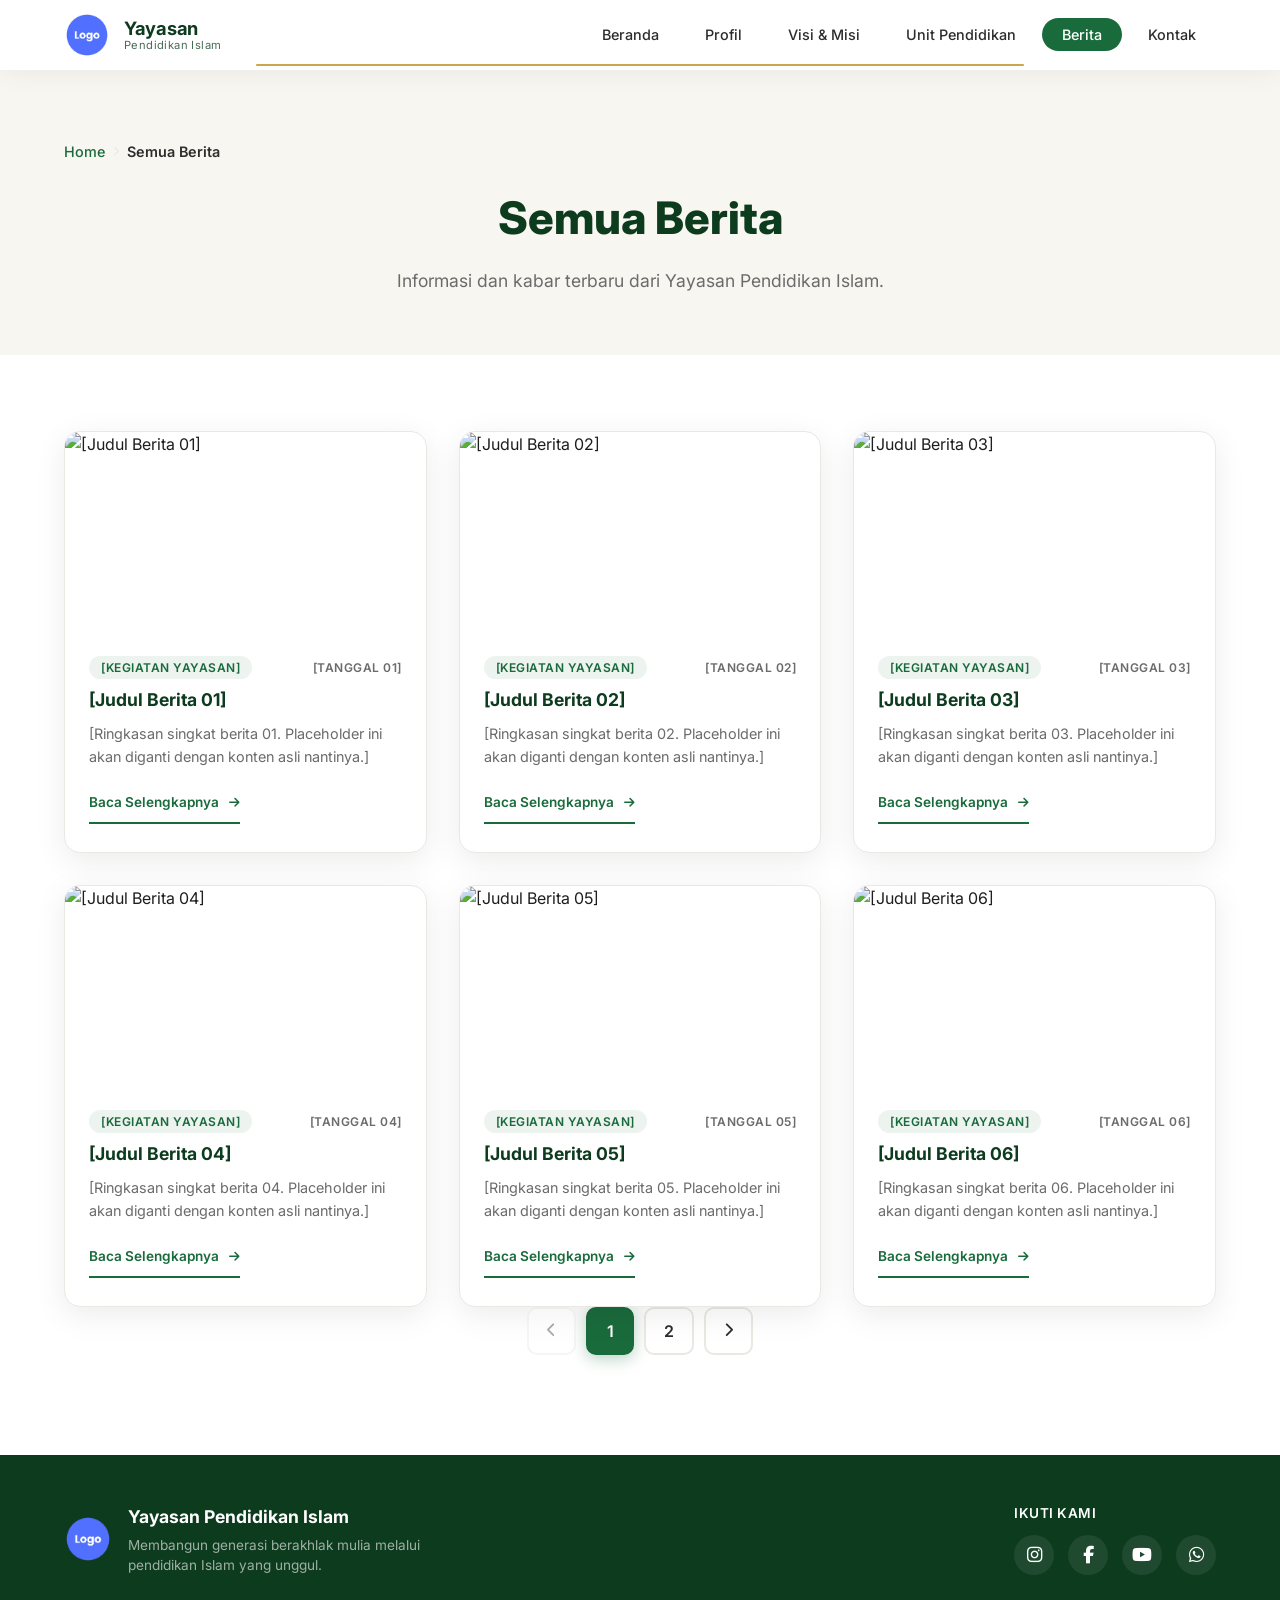
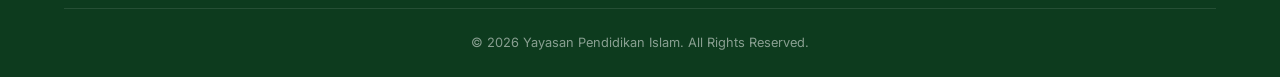
==== berita.html @ e7750ae5 "Sedikit Perubahan" ====
<!DOCTYPE html>
<html lang="id">
<head>
    <meta charset="UTF-8" />
    <meta name="viewport" content="width=device-width, initial-scale=1.0" />
    <title>Semua Berita - Yayasan Pendidikan Islam</title>

    <!-- CSS -->
    <link rel="stylesheet" href="css/style.css" />
    <link rel="stylesheet" href="css/responsive.css" />

    <!-- Google Fonts -->
    <link rel="preconnect" href="https://fonts.googleapis.com" />
    <link rel="preconnect" href="https://fonts.gstatic.com" crossorigin />
    <link href="https://fonts.googleapis.com/css2?family=Inter:opsz,wght@14..32,300;400;500;600;700;800&family=Playfair+Display:ital,wght@0,400;0,700;1,700&display=swap" rel="stylesheet" />

    <!-- Font Awesome -->
    <link rel="stylesheet" href="https://cdnjs.cloudflare.com/ajax/libs/font-awesome/6.5.0/css/all.min.css" />
</head>
<body>

    <!-- ====================
    NAVBAR (SOLID - TANPA EFEK TEMBUS PANDANG)
    ==================== -->
    <nav class="navbar navbar-solid" id="navbar">
        <div class="container">
            <div class="nav-brand">
                <img 
                    src="assets/logo/logo-yayasan.png" 
                    alt="Logo Yayasan" 
                    class="logo-image"
                />
                <div class="brand-text">
                    Yayasan <small>Pendidikan Islam</small>
                </div>
            </div>
            <ul class="nav-links" id="navLinks">
                <li><a href="index.html">Beranda</a></li>
                <li><a href="index.html#profil">Profil</a></li>
                <li><a href="index.html#visi-misi">Visi &amp; Misi</a></li>
                <li><a href="index.html#unit-pendidikan">Unit Pendidikan</a></li>
                <li><a href="berita.html" class="active">Berita</a></li>
                <li><a href="index.html#kontak">Kontak</a></li>
            </ul>
            <button class="hamburger" id="hamburger" aria-label="Toggle menu">
                <span></span>
                <span></span>
                <span></span>
            </button>
        </div>
    </nav>

    <!-- ====================
    PAGE HEADER
    ==================== -->
    <section class="page-header">
        <div class="container">
            <!-- Breadcrumb -->
            <nav class="breadcrumb" aria-label="Breadcrumb">
                <ol>
                    <li><a href="index.html#berita">Home</a></li>
                    <li><span class="separator"><i class="fas fa-chevron-right"></i></span></li>
                    <li aria-current="page"><span class="current">Semua Berita</span></li>
                </ol>
            </nav>
            <h1>Semua Berita</h1>
            <p>Informasi dan kabar terbaru dari Yayasan Pendidikan Islam.</p>
        </div>
    </section>

    <!-- ====================
    DAFTAR BERITA
    ==================== -->
    <section class="news-page">
        <div class="container">
            <div class="news-grid" id="newsGrid">
                <!-- Card akan di-render oleh JavaScript -->
            </div>

            <!-- Pagination -->
            <div class="pagination" id="pagination">
                <!-- Tombol pagination akan di-render oleh JavaScript -->
            </div>
        </div>
    </section>

    <!-- ====================
    FOOTER
    ==================== -->
    <footer class="footer">
        <div class="container">
            <div class="footer-grid">
                <div class="footer-brand">
                    <img 
                        src="assets/logo/logo-yayasan.png" 
                        alt="Logo Yayasan" 
                        class="footer-logo-image"
                    />
                    <div>
                        <h3>Yayasan Pendidikan Islam</h3>
                        <p>Membangun generasi berakhlak mulia melalui pendidikan Islam yang unggul.</p>
                    </div>
                </div>
                <div class="footer-social">
                    <h4>Ikuti Kami</h4>
                    <div class="social-links">
                        <a href="#" target="_blank" aria-label="Instagram"><i class="fab fa-instagram"></i></a>
                        <a href="#" target="_blank" aria-label="Facebook"><i class="fab fa-facebook-f"></i></a>
                        <a href="#" target="_blank" aria-label="YouTube"><i class="fab fa-youtube"></i></a>
                        <a href="#" target="_blank" aria-label="WhatsApp"><i class="fab fa-whatsapp"></i></a>
                    </div>
                </div>
            </div>
            <div class="footer-bottom">
                <p>&copy; 2026 Yayasan Pendidikan Islam. All Rights Reserved.</p>
            </div>
        </div>
    </footer>

    <!-- JavaScript -->
    <script src="js/script.js"></script>
    <script src="js/berita.js"></script>
</body>
</html>
---- css/style.css ----
/* ============================================
   RESET & BASE
   ============================================ */
*,
*::before,
*::after {
    margin: 0;
    padding: 0;
    box-sizing: border-box;
}

html {
    scroll-behavior: smooth;
}

body {
    font-family: 'Inter', sans-serif;
    color: #1e1e1e;
    background: #ffffff;
    line-height: 1.6;
    overflow-x: hidden;
}

img {
    max-width: 100%;
    display: block;
}

a {
    text-decoration: none;
    color: inherit;
}

ul {
    list-style: none;
}

.container {
    max-width: 1200px;
    margin: 0 auto;
    padding: 0 24px;
}

/* ============================================
   CSS VARIABLES (DESIGN SYSTEM)
   ============================================ */
:root {
    --dark-green: #0d3b1e;
    --emerald: #1a6b3c;
    --emerald-light: #2d8a4e;
    --gold: #c9a84c;
    --gold-light: #e0c66a;
    --white: #ffffff;
    --off-white: #f8f6f1;
    --gray-dark: #2d2d2d;
    --gray-medium: #6b6b6b;
    --gray-light: #eae8e3;
    --shadow: 0 8px 32px rgba(0, 0, 0, 0.08);
    --shadow-hover: 0 16px 48px rgba(0, 0, 0, 0.14);
    --radius: 16px;
    --transition: 0.35s cubic-bezier(0.4, 0, 0.2, 1);
}

/* ============================================
   NAVBAR
   ============================================ */
.navbar {
    position: fixed;
    top: 0;
    left: 0;
    right: 0;
    z-index: 999;
    padding: 20px 0;
    transition: var(--transition);
    background: transparent;
}

.navbar .container {
    display: flex;
    align-items: center;
    justify-content: space-between;
}

.nav-brand {
    display: flex;
    align-items: center;
    gap: 14px;
}

.logo-image {
    width: 46px;
    height: 46px;
    object-fit: contain;
    display: block;
    flex-shrink: 0;
    border-radius: 14px;
}

.brand-text {
    font-weight: 700;
    font-size: 1.15rem;
    color: var(--white);
    transition: var(--transition);
    letter-spacing: -0.3px;
    line-height: 1.2;
}

.brand-text small {
    display: block;
    font-weight: 400;
    font-size: 0.7rem;
    opacity: 0.75;
    letter-spacing: 0.4px;
}

.navbar.scrolled {
    background: rgba(255, 255, 255, 0.94);
    backdrop-filter: blur(14px);
    -webkit-backdrop-filter: blur(14px);
    box-shadow: 0 2px 28px rgba(0, 0, 0, 0.06);
    padding: 12px 0;
}

.navbar.scrolled .brand-text {
    color: var(--dark-green);
}

.nav-links {
    display: flex;
    align-items: center;
    gap: 6px;
}

.nav-links a {
    padding: 8px 20px;
    font-weight: 500;
    font-size: 0.9rem;
    color: rgba(255, 255, 255, 0.85);
    border-radius: 50px;
    transition: var(--transition);
    white-space: nowrap;
}

.nav-links a:hover,
.nav-links a.active {
    color: var(--white);
    background: rgba(255, 255, 255, 0.15);
}

.navbar.scrolled .nav-links a {
    color: var(--gray-dark);
}

.navbar.scrolled .nav-links a:hover,
.navbar.scrolled .nav-links a.active {
    color: var(--white);
    background: var(--emerald);
}

.hamburger {
    display: none;
    flex-direction: column;
    gap: 5px;
    cursor: pointer;
    padding: 6px;
    background: none;
    border: none;
    z-index: 1000;
}

.hamburger span {
    display: block;
    width: 28px;
    height: 3px;
    background: var(--white);
    border-radius: 4px;
    transition: var(--transition);
    transform-origin: center;
}

.navbar.scrolled .hamburger span {
    background: var(--dark-green);
}

.hamburger.active span:nth-child(1) {
    transform: rotate(45deg) translate(6px, 6px);
}
.hamburger.active span:nth-child(2) {
    opacity: 0;
}
.hamburger.active span:nth-child(3) {
    transform: rotate(-45deg) translate(6px, -6px);
}

/* ============================================
   NAVBAR SOLID (untuk halaman berita & detail)
   ============================================ */
.navbar-solid {
    background: var(--white) !important;
    box-shadow: 0 2px 28px rgba(0, 0, 0, 0.06);
    padding: 12px 0;
}

.navbar-solid .brand-text {
    color: var(--dark-green) !important;
}

.navbar-solid .logo-image {
    /* bisa tambahkan efek jika perlu */
}

.navbar-solid .nav-links a {
    color: var(--gray-dark) !important;
}

.navbar-solid .nav-links a:hover,
.navbar-solid .nav-links a.active {
    color: var(--white) !important;
    background: var(--emerald) !important;
}

.navbar-solid .hamburger span {
    background: var(--dark-green) !important;
}

.navbar-solid .hamburger.active span {
    background: var(--dark-green);
}

/* ============================================
   PAGE HEADER
   ============================================ */
.page-header {
    padding: 140px 0 60px;
    background: var(--off-white);
    text-align: center;
}

.page-header h1 {
    font-size: 2.8rem;
    font-weight: 800;
    color: var(--dark-green);
    margin-bottom: 12px;
}

.page-header p {
    font-size: 1.1rem;
    color: var(--gray-medium);
    max-width: 600px;
    margin: 0 auto;
}

/* ============================================
   NEWS PAGE
   ============================================ */
.news-page {
    padding: 60px 0 100px;
    background: var(--white);
}

/* ============================================
   BREADCRUMB
   ============================================ */
.breadcrumb {
    margin-bottom: 20px;
    padding: 0;
}

.breadcrumb ol {
    display: flex;
    align-items: center;
    list-style: none;
    padding: 0;
    margin: 0;
    gap: 8px;
    flex-wrap: wrap;
}

.breadcrumb li {
    display: flex;
    align-items: center;
    font-size: 0.9rem;
}

.breadcrumb li a {
    color: var(--emerald);
    text-decoration: none;
    transition: var(--transition);
    font-weight: 500;
}

.breadcrumb li a:hover {
    color: var(--dark-green);
}

.breadcrumb .separator {
    color: var(--gray-light);
    font-size: 0.7rem;
    display: flex;
    align-items: center;
}

.breadcrumb .separator i {
    font-size: 0.6rem;
}

.breadcrumb .current {
    color: var(--gray-dark);
    font-weight: 600;
}

/* ============================================
   PAGINATION - DIPERBESAR & DITENGAH
   ============================================ */
.pagination-wrapper {
    display: flex;
    justify-content: center;
    margin-top: 48px;
}

.pagination {
    display: flex;
    justify-content: center;
    align-items: center;
    gap: 10px;
    flex-wrap: wrap;
}

.page-btn {
    display: inline-flex;
    align-items: center;
    justify-content: center;
    min-width: 48px;
    height: 48px;
    padding: 0 18px;
    border: 2px solid var(--gray-light);
    border-radius: 10px;
    background: var(--white);
    color: var(--gray-dark);
    font-weight: 600;
    font-size: 1rem;
    cursor: pointer;
    transition: var(--transition);
    font-family: 'Inter', sans-serif;
}

.page-btn:hover {
    background: var(--emerald);
    color: var(--white);
    border-color: var(--emerald);
    transform: translateY(-2px);
    box-shadow: 0 4px 16px rgba(26, 107, 60, 0.25);
}

.page-btn.active {
    background: var(--emerald);
    color: var(--white);
    border-color: var(--emerald);
    box-shadow: 0 4px 16px rgba(26, 107, 60, 0.30);
}

.page-btn:disabled {
    opacity: 0.4;
    cursor: not-allowed;
}

.page-btn:disabled:hover {
    background: var(--white);
    color: var(--gray-dark);
    border-color: var(--gray-light);
    transform: none;
    box-shadow: none;
}

.page-btn i {
    font-size: 0.9rem;
}

.page-dots {
    display: inline-flex;
    align-items: center;
    justify-content: center;
    min-width: 48px;
    height: 48px;
    color: var(--gray-medium);
    font-size: 1.2rem;
    letter-spacing: 2px;
}

/* ============================================
   DETAIL BERITA
   ============================================ */
.detail-section {
    padding: 140px 0 80px;
    background: var(--white);
}

.detail-wrapper {
    max-width: 800px;
    margin: 0 auto;
}

/* Meta */
.detail-meta {
    display: flex;
    align-items: center;
    gap: 16px;
    margin-bottom: 16px;
    flex-wrap: wrap;
}

.detail-category {
    font-size: 0.75rem;
    font-weight: 600;
    text-transform: uppercase;
    letter-spacing: 1px;
    color: var(--white);
    background: var(--emerald);
    padding: 4px 16px;
    border-radius: 50px;
}

.detail-date {
    font-size: 0.85rem;
    color: var(--gray-medium);
}

/* Title */
.detail-title {
    font-size: 2.4rem;
    font-weight: 800;
    color: var(--dark-green);
    line-height: 1.2;
    margin-bottom: 24px;
}

/* Image */
.detail-image {
    border-radius: var(--radius);
    overflow: hidden;
    margin-bottom: 32px;
    box-shadow: var(--shadow);
}

.detail-image img {
    width: 100%;
    height: auto;
    display: block;
}

/* Content */
.detail-content {
    font-size: 1.05rem;
    line-height: 1.9;
    color: var(--gray-dark);
}

.detail-content p {
    margin-bottom: 20px;
}

.detail-content h2 {
    font-size: 1.6rem;
    font-weight: 700;
    color: var(--dark-green);
    margin: 32px 0 16px;
}

.detail-content h3 {
    font-size: 1.3rem;
    font-weight: 600;
    color: var(--dark-green);
    margin: 24px 0 12px;
}

.detail-content ul,
.detail-content ol {
    margin: 16px 0 20px 24px;
}

.detail-content ul li,
.detail-content ol li {
    margin-bottom: 8px;
    line-height: 1.7;
}

.detail-content strong {
    font-weight: 600;
    color: var(--dark-green);
}

/* Back button */
.detail-back {
    margin-top: 48px;
    padding-top: 32px;
    border-top: 1px solid var(--gray-light);
}

.detail-back .btn-news {
    font-size: 0.95rem;
    gap: 12px;
}

.detail-back .btn-news i {
    font-size: 0.9rem;
}

/* Not found */
.detail-not-found {
    text-align: center;
    padding: 60px 20px;
}

.detail-not-found h2 {
    font-size: 2rem;
    font-weight: 700;
    color: var(--dark-green);
    margin-bottom: 12px;
}

.detail-not-found p {
    font-size: 1.1rem;
    color: var(--gray-medium);
    margin-bottom: 24px;
}

.detail-not-found .btn-primary {
    padding: 14px 48px;
}

/* ============================================
   HERO / CAROUSEL
   ============================================ */
.hero {
    position: relative;
    height: 100vh;
    min-height: 600px;
    overflow: hidden;
}

.carousel {
    position: relative;
    width: 100%;
    height: 100%;
}

.carousel-slides {
    position: relative;
    width: 100%;
    height: 100%;
}

.carousel-slide {
    position: absolute;
    inset: 0;
    opacity: 0;
    transition: opacity 1.2s ease-in-out;
    will-change: opacity;
}

.carousel-slide.active {
    opacity: 1;
}

/* Gambar di dalam slide */
.hero-slide-image {
    width: 100%;
    height: 100%;
    object-fit: cover;
    display: block;
}

/* Overlay gelap di atas gambar */
.carousel-slide::after {
    content: '';
    position: absolute;
    inset: 0;
    background: rgba(0, 0, 0, 0.45);
    background: linear-gradient(135deg, rgba(0, 0, 0, 0.55) 0%, rgba(0, 0, 0, 0.20) 100%);
    pointer-events: none;
    z-index: 1;
}

.hero-content {
    position: absolute;
    inset: 0;
    display: flex;
    align-items: center;
    z-index: 10;
    padding: 0 24px;
}

.hero-content .container {
    max-width: 720px;
    padding: 0;
}

.hero-content .badge {
    display: inline-block;
    background: rgba(201, 168, 76, 0.20);
    backdrop-filter: blur(4px);
    -webkit-backdrop-filter: blur(4px);
    padding: 6px 22px;
    border-radius: 50px;
    color: var(--gold-light);
    font-weight: 500;
    font-size: 0.8rem;
    letter-spacing: 1px;
    text-transform: uppercase;
    margin-bottom: 20px;
    border: 1px solid rgba(201, 168, 76, 0.20);
}

.hero-content h1 {
    font-size: 3.8rem;
    font-weight: 800;
    color: var(--white);
    line-height: 1.1;
    margin-bottom: 16px;
    letter-spacing: -1px;
}

.hero-content h1 span {
    color: var(--gold-light);
}

.hero-content p {
    font-size: 1.2rem;
    color: rgba(255, 255, 255, 0.85);
    max-width: 520px;
    line-height: 1.7;
    margin-bottom: 32px;
}

.hero-buttons {
    display: flex;
    flex-wrap: wrap;
    gap: 16px;
}

.btn-primary {
    display: inline-block;
    background: var(--emerald);
    color: var(--white);
    padding: 14px 36px;
    border-radius: 50px;
    font-weight: 600;
    font-size: 0.95rem;
    letter-spacing: 0.3px;
    transition: var(--transition);
    border: none;
    cursor: pointer;
    box-shadow: 0 4px 20px rgba(26, 107, 60, 0.35);
}

.btn-primary:hover {
    background: var(--dark-green);
    transform: translateY(-3px);
    box-shadow: 0 8px 32px rgba(13, 59, 30, 0.40);
}

.btn-outline {
    display: inline-block;
    background: transparent;
    color: var(--white);
    padding: 14px 36px;
    border-radius: 50px;
    font-weight: 600;
    font-size: 0.95rem;
    letter-spacing: 0.3px;
    border: 2px solid rgba(255, 255, 255, 0.5);
    transition: var(--transition);
    cursor: pointer;
}

.btn-outline:hover {
    background: var(--white);
    color: var(--dark-green);
    border-color: var(--white);
    transform: translateY(-3px);
    box-shadow: 0 8px 24px rgba(0, 0, 0, 0.15);
}

.carousel-btn {
    position: absolute;
    top: 50%;
    transform: translateY(-50%);
    z-index: 20;
    background: rgba(255, 255, 255, 0.15);
    backdrop-filter: blur(6px);
    -webkit-backdrop-filter: blur(6px);
    border: 1px solid rgba(255, 255, 255, 0.20);
    color: var(--white);
    width: 48px;
    height: 48px;
    border-radius: 50%;
    display: flex;
    align-items: center;
    justify-content: center;
    font-size: 1.2rem;
    cursor: pointer;
    transition: var(--transition);
    opacity: 0.6;
}

.carousel-btn:hover {
    opacity: 1;
    background: rgba(255, 255, 255, 0.30);
    transform: translateY(-50%) scale(1.05);
}

.carousel-btn.prev {
    left: 24px;
}
.carousel-btn.next {
    right: 24px;
}

.carousel-dots {
    position: absolute;
    bottom: 32px;
    left: 50%;
    transform: translateX(-50%);
    z-index: 20;
    display: flex;
    gap: 12px;
}

.carousel-dots .dot {
    width: 12px;
    height: 12px;
    border-radius: 50%;
    background: rgba(255, 255, 255, 0.35);
    border: none;
    cursor: pointer;
    transition: var(--transition);
    padding: 0;
}

.carousel-dots .dot.active {
    background: var(--gold);
    transform: scale(1.2);
    box-shadow: 0 0 12px rgba(201, 168, 76, 0.40);
}

.carousel-dots .dot:hover {
    background: rgba(255, 255, 255, 0.7);
}

/* ============================================
   PROFIL YAYASAN
   ============================================ */
.profile-section {
    padding: 100px 0;
    background: var(--off-white);
}

.profile-grid {
    display: grid;
    grid-template-columns: 1fr 1fr;
    gap: 60px;
    align-items: center;
}

.profile-image img {
    width: 100%;
    max-width: 500px;
    height: auto;
    aspect-ratio: 5 / 6;
    object-fit: cover;
    border-radius: var(--radius);
    box-shadow: var(--shadow-hover);
    border: 4px solid var(--white);
    transition: var(--transition);
    margin: 0 auto;
}

.profile-image img:hover {
    transform: scale(1.01);
    box-shadow: 0 20px 60px rgba(0, 0, 0, 0.18);
}

.profile-content {
    padding: 0;
}

.section-tag {
    display: inline-block;
    font-size: 0.8rem;
    font-weight: 600;
    letter-spacing: 1.5px;
    text-transform: uppercase;
    color: var(--emerald);
    background: rgba(26, 107, 60, 0.10);
    padding: 6px 18px;
    border-radius: 50px;
    margin-bottom: 16px;
}

.profile-content h2 {
    font-size: 2.6rem;
    font-weight: 700;
    line-height: 1.2;
    color: var(--dark-green);
    margin-bottom: 20px;
}

.profile-content h2 span {
    color: var(--gold);
}

.profile-content .sambutan {
    font-size: 1.05rem;
    color: var(--gray-medium);
    line-height: 1.8;
    margin-bottom: 28px;
}

.profile-author {
    border-top: 3px solid var(--gold);
    padding-top: 20px;
    max-width: 320px;
}

.profile-author h3 {
    font-size: 1.3rem;
    font-weight: 700;
    color: var(--dark-green);
    margin-bottom: 4px;
}

.profile-author p {
    font-size: 0.95rem;
    color: var(--gray-medium);
    font-weight: 500;
}

/* ============================================
   VISI & MISI
   ============================================ */
.vision-section {
    padding: 100px 0;
    background: var(--white);
}

.section-head {
    margin-bottom: 56px;
}

.section-head.center {
    text-align: center;
}

.section-head.center .section-sub {
    margin: 0 auto;
}

.section-title {
    font-size: 2.6rem;
    font-weight: 700;
    line-height: 1.2;
    color: var(--dark-green);
    margin-bottom: 12px;
}

.section-title span {
    color: var(--gold);
}

.section-sub {
    font-size: 1.1rem;
    color: var(--gray-medium);
    max-width: 580px;
    line-height: 1.7;
}

.vision-grid {
    display: grid;
    grid-template-columns: 1fr 1.2fr;
    gap: 48px;
    align-items: stretch;
}

.vision-card {
    background: var(--off-white);
    border-radius: var(--radius);
    padding: 48px 40px;
    border-left: 6px solid var(--gold);
    box-shadow: var(--shadow);
    display: flex;
    flex-direction: column;
    justify-content: center;
    transition: var(--transition);
}

.vision-card:hover {
    transform: translateY(-4px);
    box-shadow: var(--shadow-hover);
}

.vision-label {
    font-size: 0.75rem;
    font-weight: 700;
    letter-spacing: 2px;
    text-transform: uppercase;
    color: var(--gold);
    margin-bottom: 12px;
}

.vision-card blockquote {
    font-size: 1.35rem;
    font-weight: 500;
    line-height: 1.8;
    color: var(--gray-dark);
    font-style: italic;
    margin: 0;
}

.vision-card blockquote::before {
    content: '\201C';
    font-size: 2.8rem;
    color: var(--gold);
    display: block;
    line-height: 0.8;
    margin-bottom: 8px;
}

.mission-grid {
    display: grid;
    grid-template-columns: 1fr 1fr;
    gap: 24px;
}

.mission-item {
    background: var(--white);
    border-radius: var(--radius);
    padding: 28px 24px;
    box-shadow: var(--shadow);
    border: 1px solid var(--gray-light);
    transition: var(--transition);
    display: flex;
    flex-direction: column;
}

.mission-item:hover {
    transform: translateY(-4px);
    box-shadow: var(--shadow-hover);
    border-color: var(--emerald-light);
}

.mission-number {
    font-size: 2rem;
    font-weight: 800;
    color: var(--gold);
    opacity: 0.3;
    line-height: 1;
    margin-bottom: 8px;
    letter-spacing: -0.5px;
}

.mission-item h4 {
    font-size: 1rem;
    font-weight: 700;
    color: var(--dark-green);
    margin-bottom: 8px;
    line-height: 1.3;
}

.mission-item p {
    font-size: 0.9rem;
    color: var(--gray-medium);
    line-height: 1.6;
    margin: 0;
}

/* ============================================
   UNIT PENDIDIKAN
   ============================================ */
.units-section {
    padding: 100px 0;
    background: var(--off-white);
}

.units-grid {
    display: grid;
    grid-template-columns: 1fr 1fr;
    gap: 40px;
    margin-top: 16px;
}

.unit-card {
    background: var(--white);
    border-radius: var(--radius);
    overflow: hidden;
    box-shadow: var(--shadow);
    transition: var(--transition);
    display: flex;
    flex-direction: column;
}

.unit-card:hover {
    transform: translateY(-8px);
    box-shadow: var(--shadow-hover);
}

.unit-card-image {
    overflow: hidden;
    height: 240px;
    flex-shrink: 0;
}

.unit-card-image img {
    width: 100%;
    height: 100%;
    object-fit: cover;
    transition: var(--transition);
}

.unit-card:hover .unit-card-image img {
    transform: scale(1.05);
}

.unit-card-content {
    padding: 28px 32px 32px;
    flex: 1;
    display: flex;
    flex-direction: column;
}

.unit-card-content h3 {
    font-size: 1.4rem;
    font-weight: 700;
    color: var(--dark-green);
    margin-bottom: 10px;
}

.unit-card-content p {
    font-size: 0.95rem;
    color: var(--gray-medium);
    line-height: 1.7;
    margin-bottom: 20px;
    flex: 1;
}

.btn-unit {
    display: inline-flex;
    align-items: center;
    gap: 10px;
    align-self: flex-start;
    background: transparent;
    color: var(--emerald);
    font-weight: 600;
    font-size: 0.9rem;
    padding: 10px 0;
    border-bottom: 2px solid var(--emerald);
    transition: var(--transition);
    cursor: pointer;
}

.btn-unit i {
    transition: var(--transition);
    font-size: 0.8rem;
}

.btn-unit:hover {
    color: var(--dark-green);
    border-bottom-color: var(--gold);
    gap: 14px;
}

.btn-unit:hover i {
    transform: translateX(4px);
    color: var(--gold);
}

/* ============================================
   BERITA
   ============================================ */
.news-section {
    padding: 100px 0;
    background: var(--white);
}

.news-grid {
    display: grid;
    grid-template-columns: repeat(3, 1fr);
    gap: 32px;
    margin-top: 16px;
}

/* Card Berita */
.news-card {
    background: var(--white);
    border-radius: var(--radius);
    overflow: hidden;
    box-shadow: var(--shadow);
    transition: var(--transition);
    display: flex;
    flex-direction: column;
    border: 1px solid var(--gray-light);
}

.news-card:hover {
    transform: translateY(-8px);
    box-shadow: var(--shadow-hover);
    border-color: var(--emerald-light);
}

.news-card-image {
    overflow: hidden;
    height: 200px;
    flex-shrink: 0;
}

.news-card-image img {
    width: 100%;
    height: 100%;
    object-fit: cover;
    transition: var(--transition);
}

.news-card:hover .news-card-image img {
    transform: scale(1.05);
}

.news-card-content {
    padding: 24px 24px 28px;
    flex: 1;
    display: flex;
    flex-direction: column;
}

.news-meta {
    display: flex;
    justify-content: space-between;
    align-items: center;
    font-size: 0.75rem;
    font-weight: 600;
    text-transform: uppercase;
    letter-spacing: 0.5px;
    margin-bottom: 10px;
    color: var(--gray-medium);
}

.news-category {
    color: var(--emerald);
    background: rgba(26, 107, 60, 0.08);
    padding: 2px 12px;
    border-radius: 50px;
}

.news-date {
    color: var(--gray-medium);
}

.news-card-content h3 {
    font-size: 1.1rem;
    font-weight: 700;
    color: var(--dark-green);
    margin-bottom: 10px;
    line-height: 1.3;
}

.news-card-content p {
    font-size: 0.9rem;
    color: var(--gray-medium);
    line-height: 1.6;
    margin-bottom: 16px;
    flex: 1;
}

/* Tombol Berita */
.btn-news {
    display: inline-flex;
    align-items: center;
    gap: 10px;
    align-self: flex-start;
    background: transparent;
    color: var(--emerald);
    font-weight: 600;
    font-size: 0.85rem;
    padding: 8px 0;
    border-bottom: 2px solid var(--emerald);
    transition: var(--transition);
    cursor: pointer;
}

.btn-news i {
    transition: var(--transition);
    font-size: 0.75rem;
}

.btn-news:hover {
    color: var(--dark-green);
    border-bottom-color: var(--gold);
    gap: 14px;
}

.btn-news:hover i {
    transform: translateX(4px);
    color: var(--gold);
}

/* Footer Berita - Tombol Lihat Semua Berita */
.news-footer {
    text-align: center;
    margin-top: 48px;
}

.news-footer .btn-primary {
    padding: 14px 48px;
}

/* ============================================
   KONTAK
   ============================================ */
.contact-section {
    padding: 100px 0 80px;
    background: var(--white);
}

.contact-grid {
    display: grid;
    grid-template-columns: 1fr 1.2fr;
    gap: 60px;
    margin-top: 16px;
}

.contact-info {
    display: flex;
    flex-direction: column;
    gap: 28px;
}

.info-item {
    display: flex;
    align-items: flex-start;
    gap: 18px;
}

.info-icon {
    flex-shrink: 0;
    width: 48px;
    height: 48px;
    background: rgba(26, 107, 60, 0.10);
    border-radius: 12px;
    display: flex;
    align-items: center;
    justify-content: center;
    color: var(--emerald);
    font-size: 1.2rem;
    transition: var(--transition);
}

.info-item:hover .info-icon {
    background: var(--emerald);
    color: var(--white);
    transform: scale(1.05);
}

.info-item h4 {
    font-size: 0.9rem;
    font-weight: 600;
    color: var(--gray-dark);
    margin-bottom: 4px;
}

.info-item p,
.info-item a {
    font-size: 0.95rem;
    color: var(--gray-medium);
    line-height: 1.5;
}

.info-item a:hover {
    color: var(--emerald);
}

.info-item.social .social-links {
    display: flex;
    gap: 16px;
    margin-top: 6px;
}

.info-item.social .social-links a {
    display: inline-flex;
    align-items: center;
    justify-content: center;
    width: 40px;
    height: 40px;
    background: var(--off-white);
    border-radius: 50%;
    color: var(--gray-dark);
    font-size: 1.1rem;
    transition: var(--transition);
}

.info-item.social .social-links a:hover {
    background: var(--emerald);
    color: var(--white);
    transform: translateY(-3px);
}

.contact-form-wrapper {
    background: var(--off-white);
    border-radius: var(--radius);
    padding: 36px 40px;
    box-shadow: var(--shadow);
}

.contact-form-wrapper h3 {
    font-size: 1.5rem;
    font-weight: 700;
    color: var(--dark-green);
    margin-bottom: 24px;
}

.contact-form .form-group {
    margin-bottom: 18px;
}

.contact-form label {
    display: block;
    font-size: 0.85rem;
    font-weight: 600;
    color: var(--gray-dark);
    margin-bottom: 6px;
}

.contact-form input,
.contact-form textarea {
    width: 100%;
    padding: 12px 16px;
    border: 1px solid var(--gray-light);
    border-radius: 8px;
    font-family: 'Inter', sans-serif;
    font-size: 0.95rem;
    transition: var(--transition);
    background: var(--white);
    color: var(--gray-dark);
}

.contact-form input:focus,
.contact-form textarea:focus {
    outline: none;
    border-color: var(--emerald);
    box-shadow: 0 0 0 4px rgba(26, 107, 60, 0.10);
}

.contact-form textarea {
    resize: vertical;
}

.contact-form .btn-primary {
    width: 100%;
    justify-content: center;
    margin-top: 8px;
}

.map-container {
    margin-top: 48px;
    border-radius: var(--radius);
    overflow: hidden;
    box-shadow: var(--shadow);
    height: 320px;
}

.map-container iframe {
    width: 100%;
    height: 100%;
    border: none;
    display: block;
}

/* ============================================
   FOOTER
   ============================================ */
.footer {
    background: var(--dark-green);
    color: rgba(255, 255, 255, 0.85);
    padding: 48px 0 24px;
}

.footer-grid {
    display: flex;
    justify-content: space-between;
    align-items: center;
    flex-wrap: wrap;
    gap: 32px;
    padding-bottom: 32px;
    border-bottom: 1px solid rgba(255, 255, 255, 0.10);
}

.footer-brand {
    display: flex;
    align-items: center;
    gap: 16px;
}

.footer-logo-image {
    width: 48px;
    height: 48px;
    object-fit: contain;
    display: block;
    flex-shrink: 0;
    border-radius: 14px;
}

.footer-brand h3 {
    font-size: 1.1rem;
    font-weight: 700;
    color: var(--white);
    margin-bottom: 4px;
}

.footer-brand p {
    font-size: 0.85rem;
    opacity: 0.7;
    max-width: 320px;
    line-height: 1.5;
    margin: 0;
}

.footer-social h4 {
    font-size: 0.85rem;
    font-weight: 600;
    color: var(--white);
    margin-bottom: 10px;
    text-transform: uppercase;
    letter-spacing: 0.5px;
}

.footer-social .social-links {
    display: flex;
    gap: 14px;
}

.footer-social .social-links a {
    display: inline-flex;
    align-items: center;
    justify-content: center;
    width: 40px;
    height: 40px;
    background: rgba(255, 255, 255, 0.08);
    border-radius: 50%;
    color: var(--white);
    font-size: 1.1rem;
    transition: var(--transition);
}

.footer-social .social-links a:hover {
    background: var(--gold);
    color: var(--dark-green);
    transform: translateY(-3px);
}

.footer-bottom {
    text-align: center;
    padding-top: 24px;
}

.footer-bottom p {
    font-size: 0.8rem;
    opacity: 0.6;
    margin: 0;
}

/* ============================================
   ANIMATIONS & INTERACTIONS
   ============================================ */

.fade-up {
    opacity: 0;
    transform: translateY(50px);
    transition: opacity 0.8s cubic-bezier(0.25, 0.46, 0.45, 0.94),
                transform 0.8s cubic-bezier(0.25, 0.46, 0.45, 0.94);
}

.fade-up.visible {
    opacity: 1;
    transform: translateY(0);
}

.stagger-child {
    opacity: 0;
    transform: translateY(40px);
    transition: opacity 0.7s cubic-bezier(0.25, 0.46, 0.45, 0.94),
                transform 0.7s cubic-bezier(0.25, 0.46, 0.45, 0.94);
}

.stagger-child.visible {
    opacity: 1;
    transform: translateY(0);
}

.stagger-child:nth-child(1) {
    transition-delay: 0.05s;
}
.stagger-child:nth-child(2) {
    transition-delay: 0.15s;
}
.stagger-child:nth-child(3) {
    transition-delay: 0.25s;
}
.stagger-child:nth-child(4) {
    transition-delay: 0.35s;
}
.stagger-child:nth-child(5) {
    transition-delay: 0.45s;
}
.stagger-child:nth-child(6) {
    transition-delay: 0.55s;
}

.unit-card:hover,
.mission-item:hover {
    border-color: var(--gold) !important;
    box-shadow: 0 20px 60px rgba(13, 59, 30, 0.12);
}

.profile-image img {
    transition: transform 0.6s cubic-bezier(0.25, 0.46, 0.45, 0.94),
                box-shadow 0.6s cubic-bezier(0.25, 0.46, 0.45, 0.94);
}

.footer-social .social-links a {
    transition: background 0.3s ease, color 0.3s ease, transform 0.3s ease;
}
.footer-social .social-links a:hover {
    transform: translateY(-4px) scale(1.05);
}

.info-item.social .social-links a {
    transition: background 0.3s ease, color 0.3s ease, transform 0.3s ease;
}
.info-item.social .social-links a:hover {
    transform: translateY(-4px) scale(1.05);
}

.carousel-btn {
    transition: opacity 0.4s ease, background 0.4s ease, transform 0.4s ease, box-shadow 0.4s ease;
}
.carousel-btn:hover {
    box-shadow: 0 0 20px rgba(201, 168, 76, 0.20);
}

@media (min-width: 769px) {
    .nav-links a::after {
        content: '';
        position: absolute;
        bottom: 4px;
        left: 50%;
        transform: translateX(-50%);
        width: 0;
        height: 2px;
        background: var(--gold);
        transition: width 0.3s cubic-bezier(0.25, 0.46, 0.45, 0.94);
        border-radius: 2px;
    }

    .nav-links a:hover::after,
    .nav-links a.active::after {
        width: 60%;
    }

    .navbar.scrolled .nav-links a::after {
        background: var(--gold);
    }
}
---- css/responsive.css ----
/* ============================================
   RESPONSIVE DESIGN
   ============================================ */

/* ============================================
   TABLET LANDSCAPE (≤ 992px)
   ============================================ */
@media (max-width: 992px) {
    .vision-grid {
        grid-template-columns: 1fr;
        gap: 32px;
    }

    .mission-grid {
        grid-template-columns: 1fr 1fr;
    }

    .news-grid {
        grid-template-columns: repeat(2, 1fr);
        gap: 28px;
    }
}

/* ============================================
   TABLET PORTRAIT & MOBILE BESAR (≤ 768px)
   ============================================ */
@media (max-width: 768px) {
    /* ---------- NAVBAR ---------- */
    .hamburger {
        display: flex;
    }

    .nav-links {
        position: fixed;
        top: 0;
        right: -100%;
        width: 280px;
        height: 100vh;
        background: var(--white);
        flex-direction: column;
        justify-content: center;
        align-items: center;
        gap: 20px;
        transition: var(--transition);
        box-shadow: -8px 0 40px rgba(0, 0, 0, 0.08);
        padding: 40px 20px;
    }

    .nav-links.open {
        right: 0;
    }

    .nav-links a {
        font-size: 1.1rem;
        color: var(--gray-dark) !important;
        background: transparent !important;
        padding: 10px 24px;
        width: 100%;
        text-align: center;
    }

    .nav-links a:hover,
    .nav-links a.active {
        color: var(--emerald) !important;
        background: rgba(26, 107, 60, 0.08) !important;
    }

    .hamburger.active span {
        background: var(--dark-green);
    }

    /* ---------- HERO ---------- */
    .hero {
        height: 70vh;
        min-height: 500px;
    }

    .hero-slide-image {
        object-position: center 30%;
    }

    .hero-content h1 {
        font-size: 2.4rem;
    }

    .hero-content p {
        font-size: 1rem;
        max-width: 100%;
    }

    .hero-buttons {
        flex-direction: column;
        width: 100%;
    }

    .hero-buttons .btn-primary,
    .hero-buttons .btn-outline {
        width: 100%;
        text-align: center;
        justify-content: center;
    }

    .carousel-btn {
        width: 40px;
        height: 40px;
        font-size: 1rem;
    }

    .carousel-btn.prev {
        left: 12px;
    }

    .carousel-btn.next {
        right: 12px;
    }

    .carousel-dots {
        bottom: 20px;
        gap: 8px;
    }

    .carousel-dots .dot {
        width: 10px;
        height: 10px;
    }

    /* ---------- PROFIL ---------- */
    .profile-grid {
        grid-template-columns: 1fr;
        gap: 32px;
        text-align: center;
    }

    .profile-content {
        text-align: center;
    }

    .profile-author {
        margin: 0 auto;
        max-width: 100%;
    }

    .profile-image img {
        max-width: 320px;
    }

    /* ---------- VISI & MISI ---------- */
    .vision-grid {
        grid-template-columns: 1fr;
        gap: 32px;
    }

    .mission-grid {
        grid-template-columns: 1fr;
        gap: 16px;
    }

    .vision-card {
        padding: 32px 24px;
    }

    .vision-card blockquote {
        font-size: 1.1rem;
    }

    .section-title {
        font-size: 2rem;
    }

    .section-sub {
        font-size: 1rem;
    }

    /* ---------- UNIT PENDIDIKAN ---------- */
    .units-grid {
        grid-template-columns: 1fr;
        gap: 28px;
    }

    .unit-card-image {
        height: 200px;
    }

    .unit-card-content {
        padding: 20px 24px 24px;
    }

    .unit-card-content h3 {
        font-size: 1.2rem;
    }

    /* ---------- BERITA ---------- */
    .news-grid {
        grid-template-columns: 1fr;
        gap: 24px;
    }

    .news-card-image {
        height: 180px;
    }

    .news-card-content {
        padding: 20px 20px 24px;
    }

    .news-card-content h3 {
        font-size: 1rem;
    }

    .news-footer {
        margin-top: 32px;
    }

    .news-footer .btn-primary {
        padding: 12px 32px;
        font-size: 0.9rem;
    }

    /* ---------- KONTAK ---------- */
    .contact-grid {
        grid-template-columns: 1fr;
        gap: 40px;
    }

    .contact-form-wrapper {
        padding: 24px 20px;
    }

    .map-container {
        height: 220px;
        margin-top: 32px;
    }

    .info-item {
        gap: 14px;
    }

    .info-icon {
        width: 40px;
        height: 40px;
        font-size: 1rem;
    }

    /* ---------- FOOTER ---------- */
    .footer-grid {
        flex-direction: column;
        text-align: center;
        gap: 24px;
    }

    .footer-brand {
        flex-direction: column;
        text-align: center;
    }

    .footer-brand p {
        max-width: 100%;
    }

    .footer-social .social-links {
        justify-content: center;
    }

    /* ---------- PAGINATION ---------- */
    .pagination-wrapper {
        margin-top: 32px;
    }

    .pagination {
        gap: 8px;
    }

    .page-btn {
        min-width: 42px;
        height: 42px;
        padding: 0 14px;
        font-size: 0.9rem;
        border-radius: 8px;
    }
}

/* ============================================
   MOBILE KECIL (≤ 480px)
   ============================================ */
@media (max-width: 480px) {
    /* ---------- HERO ---------- */
    .hero {
        height: 60vh;
        min-height: 400px;
    }

    .hero-slide-image {
        object-position: center 25%;
    }

    .hero-content h1 {
        font-size: 1.8rem;
    }

    .hero-content .badge {
        font-size: 0.7rem;
        padding: 4px 16px;
    }

    .hero-content p {
        font-size: 0.95rem;
    }

    .btn-primary,
    .btn-outline {
        padding: 12px 24px;
        font-size: 0.85rem;
    }

    /* ---------- PROFIL ---------- */
    .profile-content h2 {
        font-size: 1.8rem;
    }

    .profile-content .sambutan {
        font-size: 0.95rem;
    }

    /* ---------- VISI & MISI ---------- */
    .vision-card blockquote {
        font-size: 1rem;
    }

    .mission-item {
        padding: 20px 16px;
    }

    .mission-number {
        font-size: 1.6rem;
    }

    /* ---------- UNIT PENDIDIKAN ---------- */
    .unit-card-image {
        height: 180px;
    }

    .unit-card-content {
        padding: 16px 18px 20px;
    }

    .unit-card-content h3 {
        font-size: 1.1rem;
    }

    .unit-card-content p {
        font-size: 0.85rem;
    }

    .btn-unit {
        font-size: 0.85rem;
    }

    /* ---------- BERITA ---------- */
    .news-card-image {
        height: 160px;
    }

    .news-card-content {
        padding: 16px 16px 20px;
    }

    .news-card-content h3 {
        font-size: 0.95rem;
    }

    .news-card-content p {
        font-size: 0.85rem;
    }

    .btn-news {
        font-size: 0.8rem;
    }

    .news-footer .btn-primary {
        padding: 10px 24px;
        font-size: 0.85rem;
        width: 100%;
    }

    /* ---------- KONTAK ---------- */
    .contact-form-wrapper {
        padding: 20px 16px;
    }

    .contact-form input,
    .contact-form textarea {
        padding: 10px 14px;
        font-size: 0.9rem;
    }

    .map-container {
        height: 180px;
    }

    .info-item.social .social-links a {
        width: 36px;
        height: 36px;
        font-size: 1rem;
    }

    /* ---------- FOOTER ---------- */
    .footer {
        padding: 32px 0 20px;
    }

    .footer-brand h3 {
        font-size: 1rem;
    }

    .footer-brand p {
        font-size: 0.8rem;
    }

    .footer-social .social-links a {
        width: 36px;
        height: 36px;
        font-size: 1rem;
    }

    .footer-bottom p {
        font-size: 0.7rem;
    }

    .pagination {
        gap: 6px;
    }

    .page-btn {
        min-width: 38px;
        height: 38px;
        padding: 0 12px;
        font-size: 0.8rem;
        border-radius: 6px;
    }

    .page-btn i {
        font-size: 0.75rem;
    }
}

/* ============================================
   PERBAIKAN TAMBAHAN UNTUK PERANGKAT SANGAT KECIL
   ============================================ */
@media (max-width: 360px) {
    .container {
        padding: 0 16px;
    }

    .hero {
        height: 55vh;
        min-height: 350px;
    }

    .hero-slide-image {
        object-position: center 20%;
    }

    .hero-content h1 {
        font-size: 1.5rem;
    }

    .hero-content .badge {
        font-size: 0.6rem;
        padding: 3px 12px;
    }

    .brand-text {
        font-size: 0.95rem;
    }

    .logo-image {
        width: 38px;
        height: 38px;
    }

    .footer-logo-image {
        width: 40px;
        height: 40px;
    }

    .news-card-image {
        height: 140px;
    }

    .news-card-content {
        padding: 12px 14px 16px;
    }

    .news-card-content h3 {
        font-size: 0.85rem;
    }

    .news-card-content p {
        font-size: 0.8rem;
    }

    .btn-news {
        font-size: 0.75rem;
    }
}

/* ============================================
   RESPONSIVE UNTUK HALAMAN BERITA & DETAIL
   ============================================ */

@media (max-width: 992px) {
    .page-header {
        padding: 120px 0 40px;
    }

    .page-header h1 {
        font-size: 2.2rem;
    }

    .page-header p {
        font-size: 1rem;
    }

    .pagination li a,
    .pagination li span {
        min-width: 38px;
        height: 38px;
        font-size: 0.85rem;
        padding: 0 10px;
    }

    .pagination li a.prev,
    .pagination li a.next {
        min-width: 38px;
        padding: 0 10px;
    }
}

@media (max-width: 768px) {
    .page-header {
        padding: 110px 0 40px;
    }

    .page-header h1 {
        font-size: 1.8rem;
    }

    .detail-section {
        padding: 110px 0 60px;
    }

    .detail-title {
        font-size: 1.8rem;
    }

    .detail-content {
        font-size: 0.95rem;
    }

    .detail-content h2 {
        font-size: 1.3rem;
    }

    .detail-content h3 {
        font-size: 1.1rem;
    }

    .detail-content ul,
    .detail-content ol {
        margin-left: 16px;
    }

    .pagination-container {
        margin-top: 40px;
    }

    .pagination li a,
    .pagination li span {
        min-width: 34px;
        height: 34px;
        font-size: 0.8rem;
        padding: 0 8px;
        border-radius: 6px;
    }

    .pagination li a.prev,
    .pagination li a.next {
        min-width: 34px;
        padding: 0 8px;
    }

    .pagination li a.prev i,
    .pagination li a.next i {
        font-size: 0.8rem;
    }
}

@media (max-width: 480px) {
    .page-header {
        padding: 100px 0 30px;
    }

    .page-header h1 {
        font-size: 1.5rem;
    }

    .page-header p {
        font-size: 0.9rem;
    }

    .detail-title {
        font-size: 1.5rem;
    }

    .detail-meta {
        gap: 10px;
    }

    .detail-content {
        font-size: 0.9rem;
    }

    .detail-content h2 {
        font-size: 1.1rem;
    }

    .detail-content h3 {
        font-size: 1rem;
    }

    .detail-content ul,
    .detail-content ol {
        margin-left: 12px;
    }

    .detail-back .btn-news {
        font-size: 0.85rem;
    }

    .pagination li a,
    .pagination li span {
        min-width: 30px;
        height: 30px;
        font-size: 0.75rem;
        padding: 0 6px;
        border-radius: 4px;
    }

    .pagination li a.prev,
    .pagination li a.next {
        min-width: 30px;
        padding: 0 6px;
    }

    .pagination li a.prev i,
    .pagination li a.next i {
        font-size: 0.7rem;
    }
}

@media (max-width: 360px) {
    .page-header {
        padding: 90px 0 24px;
    }

    .page-header h1 {
        font-size: 1.3rem;
    }

    .detail-title {
        font-size: 1.3rem;
    }

    .pagination li a,
    .pagination li span {
        min-width: 26px;
        height: 26px;
        font-size: 0.7rem;
        padding: 0 4px;
    }

    .pagination li a.prev,
    .pagination li a.next {
        min-width: 26px;
        padding: 0 4px;
    }
}
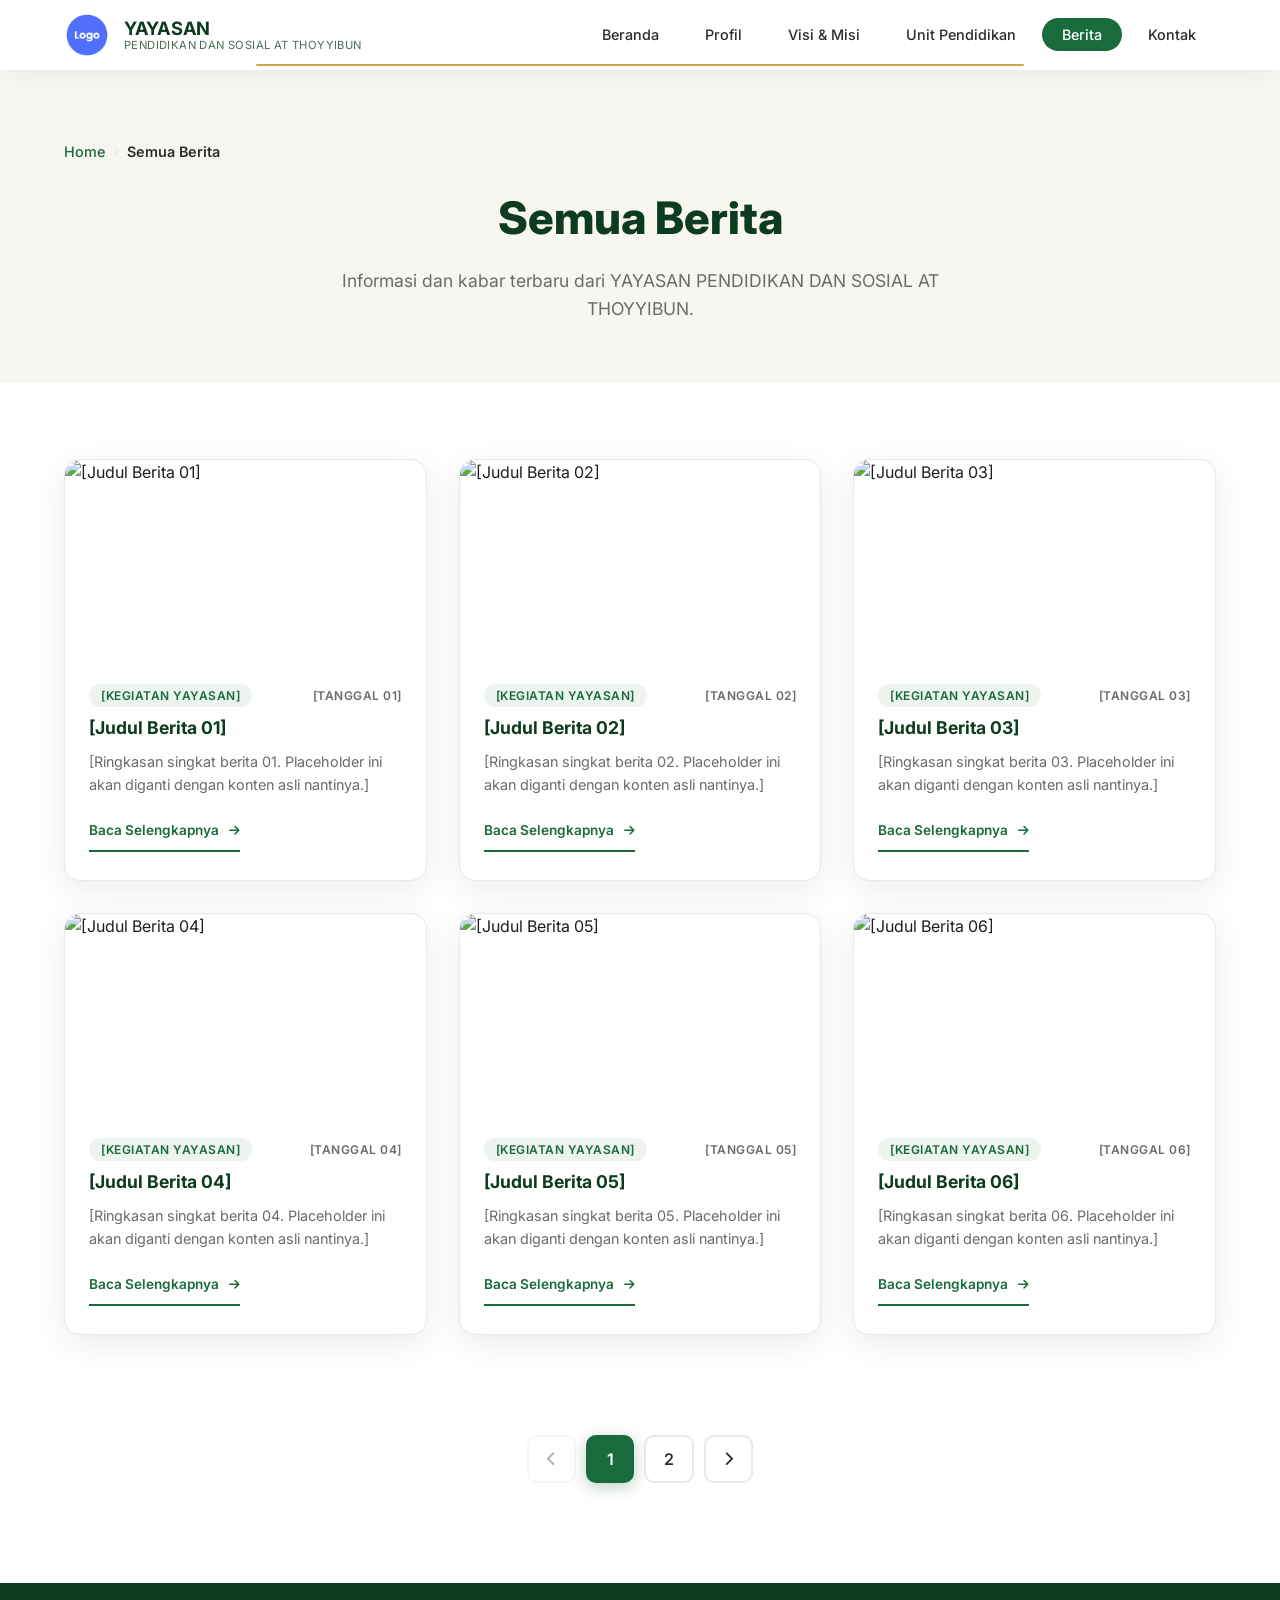
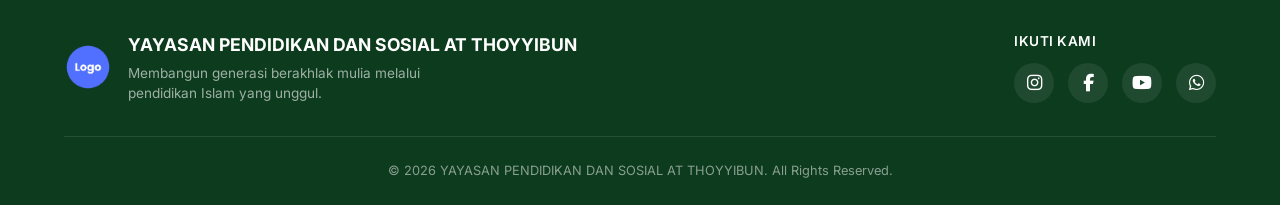
==== commit bec385da: "Nama Yayasan" ====
--- a/berita.html
+++ b/berita.html
@@ -3,7 +3,7 @@
 <head>
     <meta charset="UTF-8" />
     <meta name="viewport" content="width=device-width, initial-scale=1.0" />
-    <title>Semua Berita - Yayasan Pendidikan Islam</title>
+    <title>Semua Berita - YAYASAN PENDIDIKAN DAN SOSIAL AT THOYYIBUN</title>
 
     <!-- CSS -->
     <link rel="stylesheet" href="css/style.css" />
@@ -31,7 +31,7 @@
                     class="logo-image"
                 />
                 <div class="brand-text">
-                    Yayasan <small>Pendidikan Islam</small>
+                    YAYASAN <small> PENDIDIKAN DAN SOSIAL AT THOYYIBUN</small>
                 </div>
             </div>
             <ul class="nav-links" id="navLinks">
@@ -64,7 +64,7 @@
                 </ol>
             </nav>
             <h1>Semua Berita</h1>
-            <p>Informasi dan kabar terbaru dari Yayasan Pendidikan Islam.</p>
+            <p>Informasi dan kabar terbaru dari YAYASAN PENDIDIKAN DAN SOSIAL AT THOYYIBUN.</p>
         </div>
     </section>
 
@@ -97,7 +97,7 @@
                         class="footer-logo-image"
                     />
                     <div>
-                        <h3>Yayasan Pendidikan Islam</h3>
+                        <h3>YAYASAN PENDIDIKAN DAN SOSIAL AT THOYYIBUN</h3>
                         <p>Membangun generasi berakhlak mulia melalui pendidikan Islam yang unggul.</p>
                     </div>
                 </div>
@@ -112,7 +112,7 @@
                 </div>
             </div>
             <div class="footer-bottom">
-                <p>&copy; 2026 Yayasan Pendidikan Islam. All Rights Reserved.</p>
+                <p>&copy; 2026 YAYASAN PENDIDIKAN DAN SOSIAL AT THOYYIBUN. All Rights Reserved.</p>
             </div>
         </div>
     </footer>
--- a/css/style.css
+++ b/css/style.css
@@ -324,6 +324,7 @@
     align-items: center;
     gap: 10px;
     flex-wrap: wrap;
+    margin-top: 100px; /* <-- PERUBAHAN: jarak lebih besar agar tidak mepet */
 }
 
 .page-btn {
--- a/css/responsive.css
+++ b/css/responsive.css
@@ -268,6 +268,7 @@
 
     .pagination {
         gap: 8px;
+        margin-top: 70px; /* <-- PERUBAHAN: dari 50px menjadi 70px */
     }
 
     .page-btn {
@@ -426,8 +427,10 @@
         font-size: 0.7rem;
     }
 
+    /* ---------- PAGINATION ---------- */
     .pagination {
         gap: 6px;
+        margin-top: 50px; /* <-- PERUBAHAN: dari 40px menjadi 50px */
     }
 
     .page-btn {
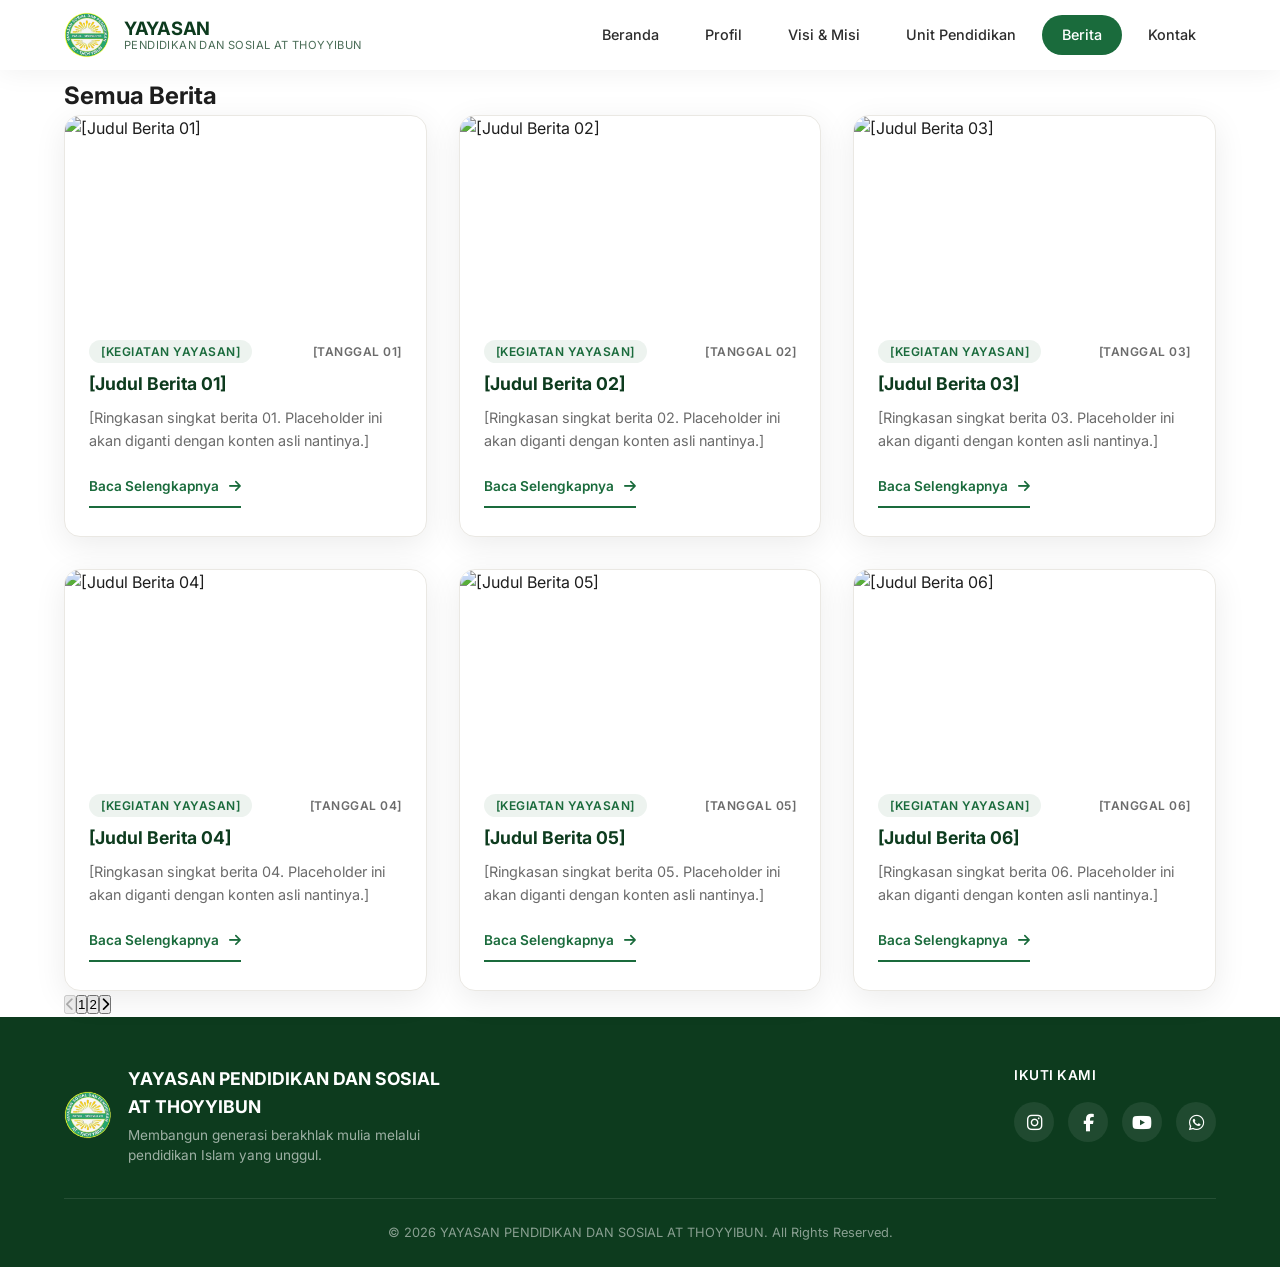
==== commit cc842a70: "Perombakan Beranda" ====
--- a/berita.html
+++ b/berita.html
@@ -64,7 +64,6 @@
                 </ol>
             </nav>
             <h1>Semua Berita</h1>
-            <p>Informasi dan kabar terbaru dari YAYASAN PENDIDIKAN DAN SOSIAL AT THOYYIBUN.</p>
         </div>
     </section>
 
--- a/css/style.css
+++ b/css/style.css
@@ -131,7 +131,12 @@
     gap: 6px;
 }
 
-.nav-links a {
+.nav-links > li {
+    position: relative;
+    list-style: none;
+}
+
+.nav-links > li > a {
     padding: 8px 20px;
     font-weight: 500;
     font-size: 0.9rem;
@@ -139,6 +144,9 @@
     border-radius: 50px;
     transition: var(--transition);
     white-space: nowrap;
+    display: flex;
+    align-items: center;
+    gap: 6px;
 }
 
 .nav-links a:hover,
@@ -147,16 +155,54 @@
     background: rgba(255, 255, 255, 0.15);
 }
 
-.navbar.scrolled .nav-links a {
+.navbar.scrolled .nav-links > li > a {
     color: var(--gray-dark);
 }
 
-.navbar.scrolled .nav-links a:hover,
-.navbar.scrolled .nav-links a.active {
+.navbar.scrolled .nav-links > li > a:hover,
+.navbar.scrolled .nav-links > li > a.active {
     color: var(--white);
     background: var(--emerald);
 }
 
+/* Dropdown */
+.dropdown-content {
+    display: none;
+    position: absolute;
+    top: 100%;
+    left: 0;
+    background: var(--white);
+    min-width: 220px;
+    box-shadow: var(--shadow);
+    border-radius: 8px;
+    overflow: hidden;
+    z-index: 100;
+    padding: 8px 0;
+    opacity: 0;
+    transform: translateY(10px);
+    transition: opacity 0.3s ease, transform 0.3s ease;
+}
+
+.dropdown:hover .dropdown-content {
+    display: block;
+    opacity: 1;
+    transform: translateY(0);
+}
+
+.dropdown-content a {
+    display: block;
+    padding: 10px 20px;
+    color: var(--gray-dark) !important;
+    font-size: 0.85rem;
+    background: transparent !important;
+}
+
+.dropdown-content a:hover {
+    background: rgba(26, 107, 60, 0.08) !important;
+    color: var(--emerald) !important;
+}
+
+/* Hamburger */
 .hamburger {
     display: none;
     flex-direction: column;
@@ -182,6 +228,12 @@
     background: var(--dark-green);
 }
 
+/* PERBAIKAN: Tambahan untuk navbar solid (halaman berita/detail) */
+.navbar-solid .hamburger span {
+    background: var(--dark-green);
+}
+/* Akhir perbaikan */
+
 .hamburger.active span:nth-child(1) {
     transform: rotate(45deg) translate(6px, 6px);
 }
@@ -205,328 +257,14 @@
     color: var(--dark-green) !important;
 }
 
-.navbar-solid .logo-image {
-    /* bisa tambahkan efek jika perlu */
-}
-
-.navbar-solid .nav-links a {
+.navbar-solid .nav-links > li > a {
     color: var(--gray-dark) !important;
 }
 
-.navbar-solid .nav-links a:hover,
-.navbar-solid .nav-links a.active {
+.navbar-solid .nav-links > li > a:hover,
+.navbar-solid .nav-links > li > a.active {
     color: var(--white) !important;
     background: var(--emerald) !important;
-}
-
-.navbar-solid .hamburger span {
-    background: var(--dark-green) !important;
-}
-
-.navbar-solid .hamburger.active span {
-    background: var(--dark-green);
-}
-
-/* ============================================
-   PAGE HEADER
-   ============================================ */
-.page-header {
-    padding: 140px 0 60px;
-    background: var(--off-white);
-    text-align: center;
-}
-
-.page-header h1 {
-    font-size: 2.8rem;
-    font-weight: 800;
-    color: var(--dark-green);
-    margin-bottom: 12px;
-}
-
-.page-header p {
-    font-size: 1.1rem;
-    color: var(--gray-medium);
-    max-width: 600px;
-    margin: 0 auto;
-}
-
-/* ============================================
-   NEWS PAGE
-   ============================================ */
-.news-page {
-    padding: 60px 0 100px;
-    background: var(--white);
-}
-
-/* ============================================
-   BREADCRUMB
-   ============================================ */
-.breadcrumb {
-    margin-bottom: 20px;
-    padding: 0;
-}
-
-.breadcrumb ol {
-    display: flex;
-    align-items: center;
-    list-style: none;
-    padding: 0;
-    margin: 0;
-    gap: 8px;
-    flex-wrap: wrap;
-}
-
-.breadcrumb li {
-    display: flex;
-    align-items: center;
-    font-size: 0.9rem;
-}
-
-.breadcrumb li a {
-    color: var(--emerald);
-    text-decoration: none;
-    transition: var(--transition);
-    font-weight: 500;
-}
-
-.breadcrumb li a:hover {
-    color: var(--dark-green);
-}
-
-.breadcrumb .separator {
-    color: var(--gray-light);
-    font-size: 0.7rem;
-    display: flex;
-    align-items: center;
-}
-
-.breadcrumb .separator i {
-    font-size: 0.6rem;
-}
-
-.breadcrumb .current {
-    color: var(--gray-dark);
-    font-weight: 600;
-}
-
-/* ============================================
-   PAGINATION - DIPERBESAR & DITENGAH
-   ============================================ */
-.pagination-wrapper {
-    display: flex;
-    justify-content: center;
-    margin-top: 48px;
-}
-
-.pagination {
-    display: flex;
-    justify-content: center;
-    align-items: center;
-    gap: 10px;
-    flex-wrap: wrap;
-    margin-top: 100px; /* <-- PERUBAHAN: jarak lebih besar agar tidak mepet */
-}
-
-.page-btn {
-    display: inline-flex;
-    align-items: center;
-    justify-content: center;
-    min-width: 48px;
-    height: 48px;
-    padding: 0 18px;
-    border: 2px solid var(--gray-light);
-    border-radius: 10px;
-    background: var(--white);
-    color: var(--gray-dark);
-    font-weight: 600;
-    font-size: 1rem;
-    cursor: pointer;
-    transition: var(--transition);
-    font-family: 'Inter', sans-serif;
-}
-
-.page-btn:hover {
-    background: var(--emerald);
-    color: var(--white);
-    border-color: var(--emerald);
-    transform: translateY(-2px);
-    box-shadow: 0 4px 16px rgba(26, 107, 60, 0.25);
-}
-
-.page-btn.active {
-    background: var(--emerald);
-    color: var(--white);
-    border-color: var(--emerald);
-    box-shadow: 0 4px 16px rgba(26, 107, 60, 0.30);
-}
-
-.page-btn:disabled {
-    opacity: 0.4;
-    cursor: not-allowed;
-}
-
-.page-btn:disabled:hover {
-    background: var(--white);
-    color: var(--gray-dark);
-    border-color: var(--gray-light);
-    transform: none;
-    box-shadow: none;
-}
-
-.page-btn i {
-    font-size: 0.9rem;
-}
-
-.page-dots {
-    display: inline-flex;
-    align-items: center;
-    justify-content: center;
-    min-width: 48px;
-    height: 48px;
-    color: var(--gray-medium);
-    font-size: 1.2rem;
-    letter-spacing: 2px;
-}
-
-/* ============================================
-   DETAIL BERITA
-   ============================================ */
-.detail-section {
-    padding: 140px 0 80px;
-    background: var(--white);
-}
-
-.detail-wrapper {
-    max-width: 800px;
-    margin: 0 auto;
-}
-
-/* Meta */
-.detail-meta {
-    display: flex;
-    align-items: center;
-    gap: 16px;
-    margin-bottom: 16px;
-    flex-wrap: wrap;
-}
-
-.detail-category {
-    font-size: 0.75rem;
-    font-weight: 600;
-    text-transform: uppercase;
-    letter-spacing: 1px;
-    color: var(--white);
-    background: var(--emerald);
-    padding: 4px 16px;
-    border-radius: 50px;
-}
-
-.detail-date {
-    font-size: 0.85rem;
-    color: var(--gray-medium);
-}
-
-/* Title */
-.detail-title {
-    font-size: 2.4rem;
-    font-weight: 800;
-    color: var(--dark-green);
-    line-height: 1.2;
-    margin-bottom: 24px;
-}
-
-/* Image */
-.detail-image {
-    border-radius: var(--radius);
-    overflow: hidden;
-    margin-bottom: 32px;
-    box-shadow: var(--shadow);
-}
-
-.detail-image img {
-    width: 100%;
-    height: auto;
-    display: block;
-}
-
-/* Content */
-.detail-content {
-    font-size: 1.05rem;
-    line-height: 1.9;
-    color: var(--gray-dark);
-}
-
-.detail-content p {
-    margin-bottom: 20px;
-}
-
-.detail-content h2 {
-    font-size: 1.6rem;
-    font-weight: 700;
-    color: var(--dark-green);
-    margin: 32px 0 16px;
-}
-
-.detail-content h3 {
-    font-size: 1.3rem;
-    font-weight: 600;
-    color: var(--dark-green);
-    margin: 24px 0 12px;
-}
-
-.detail-content ul,
-.detail-content ol {
-    margin: 16px 0 20px 24px;
-}
-
-.detail-content ul li,
-.detail-content ol li {
-    margin-bottom: 8px;
-    line-height: 1.7;
-}
-
-.detail-content strong {
-    font-weight: 600;
-    color: var(--dark-green);
-}
-
-/* Back button */
-.detail-back {
-    margin-top: 48px;
-    padding-top: 32px;
-    border-top: 1px solid var(--gray-light);
-}
-
-.detail-back .btn-news {
-    font-size: 0.95rem;
-    gap: 12px;
-}
-
-.detail-back .btn-news i {
-    font-size: 0.9rem;
-}
-
-/* Not found */
-.detail-not-found {
-    text-align: center;
-    padding: 60px 20px;
-}
-
-.detail-not-found h2 {
-    font-size: 2rem;
-    font-weight: 700;
-    color: var(--dark-green);
-    margin-bottom: 12px;
-}
-
-.detail-not-found p {
-    font-size: 1.1rem;
-    color: var(--gray-medium);
-    margin-bottom: 24px;
-}
-
-.detail-not-found .btn-primary {
-    padding: 14px 48px;
 }
 
 /* ============================================
@@ -543,6 +281,8 @@
     position: relative;
     width: 100%;
     height: 100%;
+    /* PERBAIKAN: Minimum height agar tidak kolaps di mobile */
+    min-height: 600px; 
 }
 
 .carousel-slides {
@@ -563,7 +303,6 @@
     opacity: 1;
 }
 
-/* Gambar di dalam slide */
 .hero-slide-image {
     width: 100%;
     height: 100%;
@@ -571,32 +310,30 @@
     display: block;
 }
 
-/* Overlay gelap di atas gambar */
 .carousel-slide::after {
     content: '';
     position: absolute;
     inset: 0;
-    background: rgba(0, 0, 0, 0.45);
     background: linear-gradient(135deg, rgba(0, 0, 0, 0.55) 0%, rgba(0, 0, 0, 0.20) 100%);
     pointer-events: none;
     z-index: 1;
 }
 
-.hero-content {
+.slide-content {
     position: absolute;
     inset: 0;
-    display: flex;
-    align-items: center;
     z-index: 10;
+    display: flex;
+    flex-direction: column;
+    justify-content: center;
+    align-items: flex-start;
     padding: 0 24px;
-}
-
-.hero-content .container {
     max-width: 720px;
-    padding: 0;
-}
-
-.hero-content .badge {
+    margin: 0 auto;
+    text-align: left;
+}
+
+.slide-content .badge {
     display: inline-block;
     background: rgba(201, 168, 76, 0.20);
     backdrop-filter: blur(4px);
@@ -612,7 +349,7 @@
     border: 1px solid rgba(201, 168, 76, 0.20);
 }
 
-.hero-content h1 {
+.slide-content h1 {
     font-size: 3.8rem;
     font-weight: 800;
     color: var(--white);
@@ -621,11 +358,11 @@
     letter-spacing: -1px;
 }
 
-.hero-content h1 span {
+.slide-content h1 span {
     color: var(--gold-light);
 }
 
-.hero-content p {
+.slide-content p {
     font-size: 1.2rem;
     color: rgba(255, 255, 255, 0.85);
     max-width: 520px;
@@ -633,12 +370,6 @@
     margin-bottom: 32px;
 }
 
-.hero-buttons {
-    display: flex;
-    flex-wrap: wrap;
-    gap: 16px;
-}
-
 .btn-primary {
     display: inline-block;
     background: var(--emerald);
@@ -663,23 +394,21 @@
 .btn-outline {
     display: inline-block;
     background: transparent;
-    color: var(--white);
+    color: var(--dark-green);
     padding: 14px 36px;
     border-radius: 50px;
     font-weight: 600;
     font-size: 0.95rem;
     letter-spacing: 0.3px;
-    border: 2px solid rgba(255, 255, 255, 0.5);
+    border: 2px solid var(--emerald);
     transition: var(--transition);
     cursor: pointer;
 }
 
 .btn-outline:hover {
-    background: var(--white);
-    color: var(--dark-green);
-    border-color: var(--white);
+    background: var(--emerald);
+    color: var(--white);
     transform: translateY(-3px);
-    box-shadow: 0 8px 24px rgba(0, 0, 0, 0.15);
 }
 
 .carousel-btn {
@@ -689,7 +418,6 @@
     z-index: 20;
     background: rgba(255, 255, 255, 0.15);
     backdrop-filter: blur(6px);
-    -webkit-backdrop-filter: blur(6px);
     border: 1px solid rgba(255, 255, 255, 0.20);
     color: var(--white);
     width: 48px;
@@ -701,21 +429,15 @@
     font-size: 1.2rem;
     cursor: pointer;
     transition: var(--transition);
-    opacity: 0.6;
 }
 
 .carousel-btn:hover {
-    opacity: 1;
     background: rgba(255, 255, 255, 0.30);
     transform: translateY(-50%) scale(1.05);
 }
 
-.carousel-btn.prev {
-    left: 24px;
-}
-.carousel-btn.next {
-    right: 24px;
-}
+.carousel-btn.prev { left: 24px; }
+.carousel-btn.next { right: 24px; }
 
 .carousel-dots {
     position: absolute;
@@ -735,7 +457,6 @@
     border: none;
     cursor: pointer;
     transition: var(--transition);
-    padding: 0;
 }
 
 .carousel-dots .dot.active {
@@ -744,16 +465,56 @@
     box-shadow: 0 0 12px rgba(201, 168, 76, 0.40);
 }
 
-.carousel-dots .dot:hover {
-    background: rgba(255, 255, 255, 0.7);
-}
-
 /* ============================================
-   PROFIL YAYASAN
+   UNIT PENDIDIKAN (5 LOGO)
+   ============================================ */
+.units-section {
+    padding: 100px 0;
+    background: var(--off-white);
+}
+
+.units-logo-grid {
+    display: flex;
+    justify-content: space-around;
+    flex-wrap: wrap;
+    gap: 30px;
+    margin-top: 40px;
+}
+
+.unit-logo-item {
+    background: var(--white);
+    border-radius: var(--radius);
+    padding: 30px;
+    text-align: center;
+    box-shadow: var(--shadow);
+    transition: var(--transition);
+    width: 180px;
+}
+
+.unit-logo-item:hover {
+    transform: translateY(-5px);
+    box-shadow: var(--shadow-hover);
+}
+
+.unit-logo-item img {
+    width: 80px;
+    height: 80px;
+    object-fit: contain;
+    margin: 0 auto 15px;
+}
+
+.unit-logo-item h4 {
+    font-size: 1rem;
+    font-weight: 700;
+    color: var(--dark-green);
+}
+
+/* ============================================
+   SAMBUTAN KETUA YAYASAN
    ============================================ */
 .profile-section {
     padding: 100px 0;
-    background: var(--off-white);
+    background: var(--white);
 }
 
 .profile-grid {
@@ -776,13 +537,56 @@
     margin: 0 auto;
 }
 
-.profile-image img:hover {
-    transform: scale(1.01);
-    box-shadow: 0 20px 60px rgba(0, 0, 0, 0.18);
-}
-
-.profile-content {
-    padding: 0;
+.profile-content h2 {
+    font-size: 2.6rem;
+    font-weight: 700;
+    line-height: 1.2;
+    color: var(--dark-green);
+    margin-bottom: 20px;
+}
+
+.profile-content h2 span {
+    color: var(--gold);
+}
+
+.profile-content .sambutan {
+    font-size: 1.05rem;
+    color: var(--gray-medium);
+    line-height: 1.8;
+    margin-bottom: 28px;
+}
+
+.profile-author {
+    border-top: 3px solid var(--gold);
+    padding-top: 20px;
+    max-width: 320px;
+    margin-bottom: 24px;
+}
+
+.profile-author h3 {
+    font-size: 1.3rem;
+    font-weight: 700;
+    color: var(--dark-green);
+    margin-bottom: 4px;
+}
+
+.profile-author p {
+    font-size: 0.95rem;
+    color: var(--gray-medium);
+    font-weight: 500;
+}
+
+/* ============================================
+   VISI & MISI
+   ============================================ */
+.vision-section {
+    padding: 100px 0;
+    background: var(--white);
+}
+
+.section-head {
+    margin-bottom: 56px;
+    text-align: center;
 }
 
 .section-tag {
@@ -798,64 +602,6 @@
     margin-bottom: 16px;
 }
 
-.profile-content h2 {
-    font-size: 2.6rem;
-    font-weight: 700;
-    line-height: 1.2;
-    color: var(--dark-green);
-    margin-bottom: 20px;
-}
-
-.profile-content h2 span {
-    color: var(--gold);
-}
-
-.profile-content .sambutan {
-    font-size: 1.05rem;
-    color: var(--gray-medium);
-    line-height: 1.8;
-    margin-bottom: 28px;
-}
-
-.profile-author {
-    border-top: 3px solid var(--gold);
-    padding-top: 20px;
-    max-width: 320px;
-}
-
-.profile-author h3 {
-    font-size: 1.3rem;
-    font-weight: 700;
-    color: var(--dark-green);
-    margin-bottom: 4px;
-}
-
-.profile-author p {
-    font-size: 0.95rem;
-    color: var(--gray-medium);
-    font-weight: 500;
-}
-
-/* ============================================
-   VISI & MISI
-   ============================================ */
-.vision-section {
-    padding: 100px 0;
-    background: var(--white);
-}
-
-.section-head {
-    margin-bottom: 56px;
-}
-
-.section-head.center {
-    text-align: center;
-}
-
-.section-head.center .section-sub {
-    margin: 0 auto;
-}
-
 .section-title {
     font-size: 2.6rem;
     font-weight: 700;
@@ -873,6 +619,7 @@
     color: var(--gray-medium);
     max-width: 580px;
     line-height: 1.7;
+    margin: 0 auto;
 }
 
 .vision-grid {
@@ -880,6 +627,7 @@
     grid-template-columns: 1fr 1.2fr;
     gap: 48px;
     align-items: stretch;
+    margin-top: 40px;
 }
 
 .vision-card {
@@ -891,12 +639,6 @@
     display: flex;
     flex-direction: column;
     justify-content: center;
-    transition: var(--transition);
-}
-
-.vision-card:hover {
-    transform: translateY(-4px);
-    box-shadow: var(--shadow-hover);
 }
 
 .vision-label {
@@ -917,15 +659,6 @@
     margin: 0;
 }
 
-.vision-card blockquote::before {
-    content: '\201C';
-    font-size: 2.8rem;
-    color: var(--gold);
-    display: block;
-    line-height: 0.8;
-    margin-bottom: 8px;
-}
-
 .mission-grid {
     display: grid;
     grid-template-columns: 1fr 1fr;
@@ -939,14 +672,11 @@
     box-shadow: var(--shadow);
     border: 1px solid var(--gray-light);
     transition: var(--transition);
-    display: flex;
-    flex-direction: column;
 }
 
 .mission-item:hover {
     transform: translateY(-4px);
     box-shadow: var(--shadow-hover);
-    border-color: var(--emerald-light);
 }
 
 .mission-number {
@@ -956,7 +686,6 @@
     opacity: 0.3;
     line-height: 1;
     margin-bottom: 8px;
-    letter-spacing: -0.5px;
 }
 
 .mission-item h4 {
@@ -964,7 +693,6 @@
     font-weight: 700;
     color: var(--dark-green);
     margin-bottom: 8px;
-    line-height: 1.3;
 }
 
 .mission-item p {
@@ -975,108 +703,24 @@
 }
 
 /* ============================================
-   UNIT PENDIDIKAN
+   BERITA (HIGHLIGHT & TERBARU)
    ============================================ */
-.units-section {
+.news-highlight-section {
     padding: 100px 0;
     background: var(--off-white);
 }
 
-.units-grid {
+.news-highlight-section .section-head,
+.news-section .section-head {
+    margin-bottom: 56px;
+}
+
+.news-grid-highlight {
     display: grid;
-    grid-template-columns: 1fr 1fr;
-    gap: 40px;
-    margin-top: 16px;
-}
-
-.unit-card {
-    background: var(--white);
-    border-radius: var(--radius);
-    overflow: hidden;
-    box-shadow: var(--shadow);
-    transition: var(--transition);
-    display: flex;
-    flex-direction: column;
-}
-
-.unit-card:hover {
-    transform: translateY(-8px);
-    box-shadow: var(--shadow-hover);
-}
-
-.unit-card-image {
-    overflow: hidden;
-    height: 240px;
-    flex-shrink: 0;
-}
-
-.unit-card-image img {
-    width: 100%;
-    height: 100%;
-    object-fit: cover;
-    transition: var(--transition);
-}
-
-.unit-card:hover .unit-card-image img {
-    transform: scale(1.05);
-}
-
-.unit-card-content {
-    padding: 28px 32px 32px;
-    flex: 1;
-    display: flex;
-    flex-direction: column;
-}
-
-.unit-card-content h3 {
-    font-size: 1.4rem;
-    font-weight: 700;
-    color: var(--dark-green);
-    margin-bottom: 10px;
-}
-
-.unit-card-content p {
-    font-size: 0.95rem;
-    color: var(--gray-medium);
-    line-height: 1.7;
-    margin-bottom: 20px;
-    flex: 1;
-}
-
-.btn-unit {
-    display: inline-flex;
-    align-items: center;
-    gap: 10px;
-    align-self: flex-start;
-    background: transparent;
-    color: var(--emerald);
-    font-weight: 600;
-    font-size: 0.9rem;
-    padding: 10px 0;
-    border-bottom: 2px solid var(--emerald);
-    transition: var(--transition);
-    cursor: pointer;
-}
-
-.btn-unit i {
-    transition: var(--transition);
-    font-size: 0.8rem;
-}
-
-.btn-unit:hover {
-    color: var(--dark-green);
-    border-bottom-color: var(--gold);
-    gap: 14px;
-}
-
-.btn-unit:hover i {
-    transform: translateX(4px);
-    color: var(--gold);
-}
-
-/* ============================================
-   BERITA
-   ============================================ */
+    grid-template-columns: repeat(3, 1fr);
+    gap: 32px;
+}
+
 .news-section {
     padding: 100px 0;
     background: var(--white);
@@ -1086,10 +730,8 @@
     display: grid;
     grid-template-columns: repeat(3, 1fr);
     gap: 32px;
-    margin-top: 16px;
-}
-
-/* Card Berita */
+}
+
 .news-card {
     background: var(--white);
     border-radius: var(--radius);
@@ -1170,7 +812,6 @@
     flex: 1;
 }
 
-/* Tombol Berita */
 .btn-news {
     display: inline-flex;
     align-items: center;
@@ -1186,23 +827,12 @@
     cursor: pointer;
 }
 
-.btn-news i {
-    transition: var(--transition);
-    font-size: 0.75rem;
-}
-
 .btn-news:hover {
     color: var(--dark-green);
     border-bottom-color: var(--gold);
     gap: 14px;
 }
 
-.btn-news:hover i {
-    transform: translateX(4px);
-    color: var(--gold);
-}
-
-/* Footer Berita - Tombol Lihat Semua Berita */
 .news-footer {
     text-align: center;
     margin-top: 48px;
@@ -1213,7 +843,108 @@
 }
 
 /* ============================================
-   KONTAK
+   TESTIMONI (CAROUSEL)
+   ============================================ */
+.testimoni-section {
+    padding: 100px 0;
+    background: var(--off-white);
+}
+
+.testimoni-carousel {
+    max-width: 800px;
+    margin: 40px auto 0;
+    position: relative;
+}
+
+.testimoni-track {
+    display: flex;
+    overflow: hidden;
+    border-radius: var(--radius);
+    box-shadow: var(--shadow);
+    background: var(--white);
+    position: relative;
+}
+
+.testimoni-item {
+    min-width: 100%;
+    padding: 48px;
+    text-align: center;
+    transition: transform 0.5s ease;
+}
+
+.testimoni-item img {
+    width: 80px;
+    height: 80px;
+    border-radius: 50%;
+    object-fit: cover;
+    margin: 0 auto 16px;
+    border: 4px solid var(--gold-light);
+}
+
+.testimoni-item h4 {
+    font-size: 1.2rem;
+    font-weight: 700;
+    color: var(--dark-green);
+    margin-bottom: 4px;
+}
+
+.testimoni-item > span {
+    display: block;
+    font-size: 0.85rem;
+    color: var(--gold);
+    margin-bottom: 16px;
+}
+
+.testimoni-item p {
+    font-size: 1rem;
+    color: var(--gray-medium);
+    line-height: 1.8;
+    font-style: italic;
+}
+
+.testimoni-controls {
+    display: flex;
+    justify-content: center;
+    align-items: center;
+    gap: 24px;
+    margin-top: 24px;
+}
+
+.testi-btn {
+    background: var(--emerald);
+    color: var(--white);
+    border: none;
+    width: 40px;
+    height: 40px;
+    border-radius: 50%;
+    cursor: pointer;
+    transition: var(--transition);
+}
+
+.testi-btn:hover {
+    background: var(--dark-green);
+}
+
+.testi-dots {
+    display: flex;
+    gap: 10px;
+}
+
+.testi-dots .dot {
+    width: 10px;
+    height: 10px;
+    border-radius: 50%;
+    background: var(--gray-light);
+    cursor: pointer;
+    transition: var(--transition);
+}
+
+.testi-dots .dot.active {
+    background: var(--gold);
+}
+
+/* ============================================
+   KONTAK & PETA
    ============================================ */
 .contact-section {
     padding: 100px 0 80px;
@@ -1224,7 +955,7 @@
     display: grid;
     grid-template-columns: 1fr 1.2fr;
     gap: 60px;
-    margin-top: 16px;
+    margin-top: 40px;
 }
 
 .contact-info {
@@ -1256,7 +987,6 @@
 .info-item:hover .info-icon {
     background: var(--emerald);
     color: var(--white);
-    transform: scale(1.05);
 }
 
 .info-item h4 {
@@ -1266,15 +996,10 @@
     margin-bottom: 4px;
 }
 
-.info-item p,
-.info-item a {
+.info-item p, .info-item a {
     font-size: 0.95rem;
     color: var(--gray-medium);
     line-height: 1.5;
-}
-
-.info-item a:hover {
-    color: var(--emerald);
 }
 
 .info-item.social .social-links {
@@ -1299,6 +1024,26 @@
 .info-item.social .social-links a:hover {
     background: var(--emerald);
     color: var(--white);
+}
+
+.btn-whatsapp {
+    display: inline-flex;
+    align-items: center;
+    justify-content: center;
+    gap: 10px;
+    background: #25D366;
+    color: var(--white);
+    padding: 14px 24px;
+    border-radius: 50px;
+    font-weight: 600;
+    font-size: 0.95rem;
+    margin-top: 16px;
+    transition: var(--transition);
+    box-shadow: 0 4px 20px rgba(37, 211, 102, 0.35);
+}
+
+.btn-whatsapp:hover {
+    background: #1eb857;
     transform: translateY(-3px);
 }
 
@@ -1348,14 +1093,9 @@
     box-shadow: 0 0 0 4px rgba(26, 107, 60, 0.10);
 }
 
-.contact-form textarea {
-    resize: vertical;
-}
-
 .contact-form .btn-primary {
     width: 100%;
     justify-content: center;
-    margin-top: 8px;
 }
 
 .map-container {
@@ -1385,7 +1125,7 @@
 .footer-grid {
     display: flex;
     justify-content: space-between;
-    align-items: center;
+    align-items: flex-start;
     flex-wrap: wrap;
     gap: 32px;
     padding-bottom: 32px;
@@ -1396,6 +1136,7 @@
     display: flex;
     align-items: center;
     gap: 16px;
+    max-width: 400px;
 }
 
 .footer-logo-image {
@@ -1404,7 +1145,6 @@
     object-fit: contain;
     display: block;
     flex-shrink: 0;
-    border-radius: 14px;
 }
 
 .footer-brand h3 {
@@ -1417,18 +1157,34 @@
 .footer-brand p {
     font-size: 0.85rem;
     opacity: 0.7;
-    max-width: 320px;
     line-height: 1.5;
     margin: 0;
 }
 
+.footer-links h4,
 .footer-social h4 {
     font-size: 0.85rem;
     font-weight: 600;
     color: var(--white);
-    margin-bottom: 10px;
+    margin-bottom: 16px;
     text-transform: uppercase;
     letter-spacing: 0.5px;
+}
+
+.footer-links ul {
+    display: flex;
+    flex-direction: column;
+    gap: 10px;
+}
+
+.footer-links a {
+    font-size: 0.9rem;
+    color: rgba(255, 255, 255, 0.7);
+    transition: var(--transition);
+}
+
+.footer-links a:hover {
+    color: var(--gold);
 }
 
 .footer-social .social-links {
@@ -1469,7 +1225,6 @@
 /* ============================================
    ANIMATIONS & INTERACTIONS
    ============================================ */
-
 .fade-up {
     opacity: 0;
     transform: translateY(50px);
@@ -1494,77 +1249,14 @@
     transform: translateY(0);
 }
 
-.stagger-child:nth-child(1) {
-    transition-delay: 0.05s;
-}
-.stagger-child:nth-child(2) {
-    transition-delay: 0.15s;
-}
-.stagger-child:nth-child(3) {
-    transition-delay: 0.25s;
-}
-.stagger-child:nth-child(4) {
-    transition-delay: 0.35s;
-}
-.stagger-child:nth-child(5) {
-    transition-delay: 0.45s;
-}
-.stagger-child:nth-child(6) {
-    transition-delay: 0.55s;
-}
-
-.unit-card:hover,
-.mission-item:hover {
-    border-color: var(--gold) !important;
-    box-shadow: 0 20px 60px rgba(13, 59, 30, 0.12);
-}
-
-.profile-image img {
-    transition: transform 0.6s cubic-bezier(0.25, 0.46, 0.45, 0.94),
-                box-shadow 0.6s cubic-bezier(0.25, 0.46, 0.45, 0.94);
-}
-
-.footer-social .social-links a {
-    transition: background 0.3s ease, color 0.3s ease, transform 0.3s ease;
-}
-.footer-social .social-links a:hover {
-    transform: translateY(-4px) scale(1.05);
-}
-
-.info-item.social .social-links a {
-    transition: background 0.3s ease, color 0.3s ease, transform 0.3s ease;
-}
-.info-item.social .social-links a:hover {
-    transform: translateY(-4px) scale(1.05);
-}
-
-.carousel-btn {
-    transition: opacity 0.4s ease, background 0.4s ease, transform 0.4s ease, box-shadow 0.4s ease;
-}
-.carousel-btn:hover {
-    box-shadow: 0 0 20px rgba(201, 168, 76, 0.20);
-}
-
-@media (min-width: 769px) {
-    .nav-links a::after {
-        content: '';
-        position: absolute;
-        bottom: 4px;
-        left: 50%;
-        transform: translateX(-50%);
-        width: 0;
-        height: 2px;
-        background: var(--gold);
-        transition: width 0.3s cubic-bezier(0.25, 0.46, 0.45, 0.94);
-        border-radius: 2px;
-    }
-
-    .nav-links a:hover::after,
-    .nav-links a.active::after {
-        width: 60%;
-    }
-
-    .navbar.scrolled .nav-links a::after {
-        background: var(--gold);
-    }
-}+/* PERBAIKAN: Delay diperpanjang sampai 10 elemen agar semua animasi berjalan */
+.stagger-child:nth-child(1) { transition-delay: 0.05s; }
+.stagger-child:nth-child(2) { transition-delay: 0.15s; }
+.stagger-child:nth-child(3) { transition-delay: 0.25s; }
+.stagger-child:nth-child(4) { transition-delay: 0.35s; }
+.stagger-child:nth-child(5) { transition-delay: 0.45s; }
+.stagger-child:nth-child(6) { transition-delay: 0.55s; }
+.stagger-child:nth-child(7) { transition-delay: 0.65s; }
+.stagger-child:nth-child(8) { transition-delay: 0.75s; }
+.stagger-child:nth-child(9) { transition-delay: 0.85s; }
+.stagger-child:nth-child(10) { transition-delay: 0.95s; }
--- a/css/responsive.css
+++ b/css/responsive.css
@@ -3,29 +3,299 @@
    ============================================ */
 
 /* ============================================
-   TABLET LANDSCAPE (≤ 992px)
+   DESKTOP KECIL (min-width: 993px) and (max-width: 1200px)
    ============================================ */
-@media (max-width: 992px) {
+@media (min-width: 993px) and (max-width: 1200px) {
+    .container {
+        max-width: 960px;
+    }
+
+    /* Navbar */
+    .nav-links > li > a {
+        padding: 8px 12px;
+        font-size: 0.85rem;
+    }
+
+    /* Hero */
+    .slide-content h1 {
+        font-size: 3.2rem;
+    }
+
+    /* Unit Pendidikan */
+    .unit-logo-item {
+        width: 160px;
+        padding: 20px;
+    }
+
+    /* Berita */
+    .news-grid-highlight,
+    .news-grid {
+        grid-template-columns: repeat(3, 1fr);
+        gap: 20px;
+    }
+}
+
+/* ============================================
+   TABLET (min-width: 577px) and (max-width: 992px)
+   ============================================ */
+@media (min-width: 577px) and (max-width: 992px) {
+    
+    /* ---------- NAVBAR & DROPDOWN ---------- */
+    .hamburger {
+        display: flex;
+    }
+
+    .nav-links {
+        position: fixed;
+        top: 0;
+        right: -100%;
+        width: 300px;
+        height: 100vh;
+        background: var(--white);
+        flex-direction: column;
+        justify-content: flex-start;
+        align-items: stretch;
+        gap: 0;
+        transition: var(--transition);
+        box-shadow: -8px 0 40px rgba(0, 0, 0, 0.08);
+        padding: 80px 20px 20px;
+        z-index: 1000;
+    }
+
+    .nav-links.open {
+        right: 0;
+    }
+
+    .nav-links > li {
+        border-bottom: 1px solid var(--gray-light);
+    }
+
+    .nav-links > li > a {
+        color: var(--gray-dark) !important;
+        background: transparent !important;
+        padding: 15px 20px;
+        width: 100%;
+        border-radius: 0;
+        justify-content: space-between;
+    }
+
+    .nav-links > li > a:hover,
+    .nav-links > li > a.active {
+        color: var(--emerald) !important;
+        background: rgba(26, 107, 60, 0.08) !important;
+    }
+
+    /* Dropdown Accordion di Tablet */
+    .dropdown-content {
+        display: none;
+        position: static;
+        opacity: 1;
+        transform: none;
+        box-shadow: none;
+        background: transparent;
+        padding: 0 0 10px 20px;
+        border-top: none;
+    }
+
+    .dropdown.open .dropdown-content {
+        display: block;
+    }
+
+    .dropdown-content a {
+        color: var(--gray-medium) !important;
+        padding: 10px 20px;
+        border-left: 2px solid var(--gray-light);
+    }
+
+    .dropdown-content a:hover {
+        background: transparent !important;
+        color: var(--emerald) !important;
+        border-left-color: var(--emerald);
+    }
+
+    .nav-links > li > a .fa-chevron-down {
+        display: none;
+    }
+
+    /* ---------- HERO (FIXED HEIGHT) ---------- */
+    .hero {
+        height: 100vh;
+        min-height: 600px;
+        padding-bottom: 0;
+    }
+
+    .carousel {
+        height: 100%;
+    }
+
+    .slide-content {
+        padding: 0 20px;
+        text-align: center;
+        align-items: center;
+    }
+
+    .slide-content h1 {
+        font-size: 2.6rem;
+    }
+
+    .slide-content p {
+        font-size: 1rem;
+        max-width: 100%;
+        margin-bottom: 20px;
+    }
+
+    .carousel-btn {
+        width: 40px;
+        height: 40px;
+        font-size: 1rem;
+    }
+
+    .carousel-btn.prev { left: 12px; }
+    .carousel-btn.next { right: 12px; }
+
+    /* ---------- UNIT PENDIDIKAN ---------- */
+    .units-logo-grid {
+        justify-content: center;
+        gap: 20px;
+    }
+
+    .unit-logo-item {
+        width: 45%;
+        margin-bottom: 20px;
+        padding: 20px;
+    }
+
+    /* ---------- PROFIL ---------- */
+    .profile-grid {
+        grid-template-columns: 1fr;
+        gap: 40px;
+        text-align: center;
+    }
+
+    .profile-image img {
+        max-width: 300px;
+        margin: 0 auto;
+    }
+
+    .profile-author {
+        margin: 0 auto 24px;
+    }
+
+    /* ---------- VISI MISI ---------- */
     .vision-grid {
         grid-template-columns: 1fr;
-        gap: 32px;
+        gap: 30px;
     }
 
     .mission-grid {
-        grid-template-columns: 1fr 1fr;
-    }
-
+        grid-template-columns: 1fr;
+        gap: 16px;
+    }
+
+    /* ---------- BERITA ---------- */
+    .news-grid-highlight,
     .news-grid {
         grid-template-columns: repeat(2, 1fr);
-        gap: 28px;
+        gap: 24px;
+    }
+
+    /* ---------- PAGINATION (TAMBAHAN BARU) ---------- */
+    .pagination {
+        justify-content: center;
+        gap: 10px;
+        flex-wrap: wrap;
+    }
+    .page-btn {
+        min-width: 40px;
+        height: 40px;
+        font-size: 0.9rem;
+        border-radius: 8px;
+    }
+
+    /* ---------- TESTIMONI ---------- */
+    .testimoni-item {
+        padding: 30px 20px;
+    }
+
+    .testimoni-item p {
+        font-size: 0.95rem;
+    }
+
+    .testimoni-controls {
+        gap: 16px;
+    }
+
+    /* ---------- KONTAK ---------- */
+    .contact-grid {
+        grid-template-columns: 1fr;
+        gap: 40px;
+    }
+
+    .contact-form-wrapper {
+        padding: 24px 20px;
+    }
+
+    .map-container {
+        height: 250px;
+        margin-top: 32px;
+    }
+
+    /* ---------- FOOTER ---------- */
+    .footer-grid {
+        flex-direction: column;
+        text-align: center;
+        align-items: center;
+        gap: 24px;
+    }
+
+    .footer-brand {
+        flex-direction: column;
+        align-items: center;
+        max-width: 100%;
+    }
+
+    .footer-links ul {
+        align-items: center;
+    }
+
+    .footer-social .social-links {
+        justify-content: center;
+    }
+
+    /* ---------- HALAMAN BERITA & DETAIL (TAMBAHAN BARU) ---------- */
+    .page-header {
+        padding: 120px 0 40px;
+    }
+    .page-header h1 {
+        font-size: 2.2rem;
+    }
+    .detail-title {
+        font-size: 1.8rem;
+    }
+    .detail-back .btn-news {
+        font-size: 0.9rem;
     }
 }
 
 /* ============================================
-   TABLET PORTRAIT & MOBILE BESAR (≤ 768px)
+   MOBILE (max-width: 576px)
    ============================================ */
-@media (max-width: 768px) {
+@media (max-width: 576px) {
+    
+    /* Container */
+    .container {
+        padding: 0 16px;
+    }
+
     /* ---------- NAVBAR ---------- */
+    .brand-text {
+        font-size: 0.9rem;
+    }
+
+    .brand-text small {
+        font-size: 0.6rem;
+    }
+
     .hamburger {
         display: flex;
     }
@@ -38,84 +308,113 @@
         height: 100vh;
         background: var(--white);
         flex-direction: column;
-        justify-content: center;
-        align-items: center;
-        gap: 20px;
+        justify-content: flex-start;
+        align-items: stretch;
+        gap: 0;
         transition: var(--transition);
         box-shadow: -8px 0 40px rgba(0, 0, 0, 0.08);
-        padding: 40px 20px;
+        padding: 80px 20px 20px;
+        z-index: 1000;
     }
 
     .nav-links.open {
         right: 0;
     }
 
-    .nav-links a {
-        font-size: 1.1rem;
+    .nav-links > li {
+        border-bottom: 1px solid var(--gray-light);
+    }
+
+    .nav-links > li > a {
         color: var(--gray-dark) !important;
         background: transparent !important;
-        padding: 10px 24px;
+        padding: 15px 20px;
         width: 100%;
-        text-align: center;
-    }
-
-    .nav-links a:hover,
-    .nav-links a.active {
+        border-radius: 0;
+        justify-content: space-between;
+    }
+
+    .nav-links > li > a:hover,
+    .nav-links > li > a.active {
         color: var(--emerald) !important;
         background: rgba(26, 107, 60, 0.08) !important;
     }
 
-    .hamburger.active span {
-        background: var(--dark-green);
-    }
-
-    /* ---------- HERO ---------- */
+    /* Dropdown Accordion di Mobile */
+    .dropdown-content {
+        display: none;
+        position: static;
+        opacity: 1;
+        transform: none;
+        box-shadow: none;
+        background: transparent;
+        padding: 0 0 10px 20px;
+        border-top: none;
+    }
+
+    .dropdown.open .dropdown-content {
+        display: block;
+    }
+
+    .dropdown-content a {
+        color: var(--gray-medium) !important;
+        padding: 10px 20px;
+        border-left: 2px solid var(--gray-light);
+    }
+
+    .dropdown-content a:hover {
+        background: transparent !important;
+        color: var(--emerald) !important;
+        border-left-color: var(--emerald);
+    }
+
+    .nav-links > li > a .fa-chevron-down {
+        display: none;
+    }
+
+    /* ---------- HERO (FIXED HEIGHT) ---------- */
     .hero {
-        height: 70vh;
+        height: 100vh;
         min-height: 500px;
-    }
-
-    .hero-slide-image {
-        object-position: center 30%;
-    }
-
-    .hero-content h1 {
-        font-size: 2.4rem;
-    }
-
-    .hero-content p {
-        font-size: 1rem;
+        padding-bottom: 0;
+    }
+
+    .carousel {
+        height: 100%;
+    }
+
+    .slide-content {
+        padding: 0 20px;
+        text-align: center;
+        align-items: center;
+    }
+
+    .slide-content h1 {
+        font-size: 2rem;
+    }
+
+    .slide-content p {
+        font-size: 0.9rem;
         max-width: 100%;
-    }
-
-    .hero-buttons {
-        flex-direction: column;
-        width: 100%;
-    }
-
-    .hero-buttons .btn-primary,
-    .hero-buttons .btn-outline {
-        width: 100%;
-        text-align: center;
-        justify-content: center;
+        margin-bottom: 20px;
+    }
+
+    .slide-content .btn-primary {
+        padding: 12px 24px;
+        font-size: 0.85rem;
     }
 
     .carousel-btn {
-        width: 40px;
-        height: 40px;
-        font-size: 1rem;
-    }
-
-    .carousel-btn.prev {
-        left: 12px;
-    }
-
-    .carousel-btn.next {
-        right: 12px;
-    }
+        width: 36px;
+        height: 36px;
+        font-size: 0.9rem;
+    }
+
+    .carousel-btn.prev { left: 10px; }
+    .carousel-btn.next { right: 10px; }
 
     .carousel-dots {
-        bottom: 20px;
+        bottom: 16px;
         gap: 8px;
     }
 
@@ -124,35 +423,79 @@
         height: 10px;
     }
 
+    /* ---------- UNIT PENDIDIKAN ---------- */
+    .units-logo-grid {
+        justify-content: center;
+        gap: 16px;
+    }
+
+    .unit-logo-item {
+        width: 80%;
+        max-width: 250px;
+        margin-bottom: 16px;
+        padding: 16px;
+    }
+
+    .unit-logo-item img {
+        width: 60px;
+        height: 60px;
+    }
+
     /* ---------- PROFIL ---------- */
+    .profile-section {
+        padding: 60px 0;
+    }
+
     .profile-grid {
         grid-template-columns: 1fr;
         gap: 32px;
         text-align: center;
     }
 
-    .profile-content {
+    .profile-image img {
+        max-width: 280px;
+        margin: 0 auto;
+    }
+
+    .profile-content h2 {
+        font-size: 2rem;
+    }
+
+    .profile-content .sambutan {
+        font-size: 0.95rem;
+        text-align: left;
+    }
+
+    .profile-author {
+        margin: 0 auto 24px;
+    }
+
+    .profile-content .btn-outline {
+        display: block;
+        width: 100%;
         text-align: center;
     }
 
-    .profile-author {
-        margin: 0 auto;
-        max-width: 100%;
-    }
-
-    .profile-image img {
-        max-width: 320px;
-    }
-
-    /* ---------- VISI & MISI ---------- */
+    /* ---------- VISI MISI ---------- */
+    .vision-section {
+        padding: 60px 0;
+    }
+
+    .section-head {
+        margin-bottom: 32px;
+    }
+
+    .section-title {
+        font-size: 2rem;
+    }
+
+    .section-sub {
+        font-size: 0.95rem;
+    }
+
     .vision-grid {
         grid-template-columns: 1fr;
-        gap: 32px;
-    }
-
-    .mission-grid {
-        grid-template-columns: 1fr;
-        gap: 16px;
+        gap: 24px;
     }
 
     .vision-card {
@@ -163,33 +506,22 @@
         font-size: 1.1rem;
     }
 
-    .section-title {
-        font-size: 2rem;
-    }
-
-    .section-sub {
-        font-size: 1rem;
-    }
-
-    /* ---------- UNIT PENDIDIKAN ---------- */
-    .units-grid {
-        grid-template-columns: 1fr;
-        gap: 28px;
-    }
-
-    .unit-card-image {
-        height: 200px;
-    }
-
-    .unit-card-content {
-        padding: 20px 24px 24px;
-    }
-
-    .unit-card-content h3 {
-        font-size: 1.2rem;
+    .mission-grid {
+        grid-template-columns: 1fr;
+        gap: 16px;
+    }
+
+    .mission-item {
+        padding: 20px;
     }
 
     /* ---------- BERITA ---------- */
+    .news-highlight-section,
+    .news-section {
+        padding: 60px 0;
+    }
+
+    .news-grid-highlight,
     .news-grid {
         grid-template-columns: 1fr;
         gap: 24px;
@@ -200,39 +532,104 @@
     }
 
     .news-card-content {
-        padding: 20px 20px 24px;
+        padding: 20px;
     }
 
     .news-card-content h3 {
         font-size: 1rem;
     }
 
-    .news-footer {
+    .news-card-content p {
+        font-size: 0.85rem;
+    }
+
+    .news-footer .btn-primary {
+        display: block;
+        width: 100%;
+        padding: 12px;
+        font-size: 0.9rem;
+        text-align: center;
+    }
+
+    /* ---------- PAGINATION (TAMBAHAN BARU) ---------- */
+    .pagination {
+        justify-content: center;
+        gap: 6px;
+        flex-wrap: wrap;
         margin-top: 32px;
     }
 
-    .news-footer .btn-primary {
-        padding: 12px 32px;
+    .page-btn {
+        min-width: 36px;
+        height: 36px;
+        padding: 0 10px;
+        font-size: 0.8rem;
+        border-radius: 6px;
+    }
+
+    .page-btn.prev-btn,
+    .page-btn.next-btn {
+        padding: 0 10px;
+    }
+
+    .page-dots {
+        min-width: 30px;
+        height: 36px;
+        font-size: 1rem;
+    }
+
+    /* ---------- TESTIMONI ---------- */
+    .testimoni-section {
+        padding: 60px 0;
+    }
+
+    .testimoni-item {
+        padding: 24px 16px;
+    }
+
+    .testimoni-item img {
+        width: 60px;
+        height: 60px;
+    }
+
+    .testimoni-item h4 {
+        font-size: 1rem;
+    }
+
+    .testimoni-item p {
+        font-size: 0.85rem;
+    }
+
+    .testimoni-controls {
+        margin-top: 16px;
+    }
+
+    /* ---------- KONTAK ---------- */
+    .contact-section {
+        padding: 60px 0;
+    }
+
+    .contact-grid {
+        grid-template-columns: 1fr;
+        gap: 32px;
+    }
+
+    .contact-form-wrapper {
+        padding: 24px;
+    }
+
+    .contact-form-wrapper h3 {
+        font-size: 1.3rem;
+    }
+
+    .contact-form input,
+    .contact-form textarea {
+        padding: 10px 14px;
         font-size: 0.9rem;
     }
 
-    /* ---------- KONTAK ---------- */
-    .contact-grid {
-        grid-template-columns: 1fr;
-        gap: 40px;
-    }
-
-    .contact-form-wrapper {
-        padding: 24px 20px;
-    }
-
-    .map-container {
-        height: 220px;
-        margin-top: 32px;
-    }
-
     .info-item {
-        gap: 14px;
+        gap: 12px;
     }
 
     .info-icon {
@@ -241,450 +638,91 @@
         font-size: 1rem;
     }
 
+    .btn-whatsapp {
+        width: 100%;
+        padding: 12px;
+        font-size: 0.9rem;
+    }
+
+    .map-container {
+        height: 220px;
+        margin-top: 24px;
+    }
+
     /* ---------- FOOTER ---------- */
+    .footer {
+        padding: 32px 0 16px;
+    }
+
     .footer-grid {
         flex-direction: column;
         text-align: center;
+        align-items: center;
         gap: 24px;
+        padding-bottom: 24px;
     }
 
     .footer-brand {
         flex-direction: column;
-        text-align: center;
-    }
-
-    .footer-brand p {
-        max-width: 100%;
+        align-items: center;
+    }
+
+    .footer-brand h3 {
+        font-size: 1rem;
+    }
+
+    .footer-links ul {
+        align-items: center;
     }
 
     .footer-social .social-links {
         justify-content: center;
     }
 
-    /* ---------- PAGINATION ---------- */
-    .pagination-wrapper {
-        margin-top: 32px;
-    }
-
-    .pagination {
-        gap: 8px;
-        margin-top: 70px; /* <-- PERUBAHAN: dari 50px menjadi 70px */
-    }
-
-    .page-btn {
-        min-width: 42px;
-        height: 42px;
-        padding: 0 14px;
-        font-size: 0.9rem;
-        border-radius: 8px;
-    }
-}
-
-/* ============================================
-   MOBILE KECIL (≤ 480px)
-   ============================================ */
-@media (max-width: 480px) {
-    /* ---------- HERO ---------- */
-    .hero {
-        height: 60vh;
-        min-height: 400px;
-    }
-
-    .hero-slide-image {
-        object-position: center 25%;
-    }
-
-    .hero-content h1 {
-        font-size: 1.8rem;
-    }
-
-    .hero-content .badge {
-        font-size: 0.7rem;
-        padding: 4px 16px;
-    }
-
-    .hero-content p {
-        font-size: 0.95rem;
-    }
-
-    .btn-primary,
-    .btn-outline {
-        padding: 12px 24px;
-        font-size: 0.85rem;
-    }
-
-    /* ---------- PROFIL ---------- */
-    .profile-content h2 {
-        font-size: 1.8rem;
-    }
-
-    .profile-content .sambutan {
-        font-size: 0.95rem;
-    }
-
-    /* ---------- VISI & MISI ---------- */
-    .vision-card blockquote {
-        font-size: 1rem;
-    }
-
-    .mission-item {
-        padding: 20px 16px;
-    }
-
-    .mission-number {
-        font-size: 1.6rem;
-    }
-
-    /* ---------- UNIT PENDIDIKAN ---------- */
-    .unit-card-image {
-        height: 180px;
-    }
-
-    .unit-card-content {
-        padding: 16px 18px 20px;
-    }
-
-    .unit-card-content h3 {
-        font-size: 1.1rem;
-    }
-
-    .unit-card-content p {
-        font-size: 0.85rem;
-    }
-
-    .btn-unit {
-        font-size: 0.85rem;
-    }
-
-    /* ---------- BERITA ---------- */
-    .news-card-image {
-        height: 160px;
-    }
-
-    .news-card-content {
-        padding: 16px 16px 20px;
-    }
-
-    .news-card-content h3 {
-        font-size: 0.95rem;
-    }
-
-    .news-card-content p {
-        font-size: 0.85rem;
-    }
-
-    .btn-news {
-        font-size: 0.8rem;
-    }
-
-    .news-footer .btn-primary {
-        padding: 10px 24px;
-        font-size: 0.85rem;
-        width: 100%;
-    }
-
-    /* ---------- KONTAK ---------- */
-    .contact-form-wrapper {
-        padding: 20px 16px;
-    }
-
-    .contact-form input,
-    .contact-form textarea {
-        padding: 10px 14px;
-        font-size: 0.9rem;
-    }
-
-    .map-container {
-        height: 180px;
-    }
-
-    .info-item.social .social-links a {
-        width: 36px;
-        height: 36px;
-        font-size: 1rem;
-    }
-
-    /* ---------- FOOTER ---------- */
-    .footer {
-        padding: 32px 0 20px;
-    }
-
-    .footer-brand h3 {
-        font-size: 1rem;
-    }
-
-    .footer-brand p {
-        font-size: 0.8rem;
-    }
-
-    .footer-social .social-links a {
-        width: 36px;
-        height: 36px;
-        font-size: 1rem;
-    }
-
-    .footer-bottom p {
-        font-size: 0.7rem;
-    }
-
-    /* ---------- PAGINATION ---------- */
-    .pagination {
-        gap: 6px;
-        margin-top: 50px; /* <-- PERUBAHAN: dari 40px menjadi 50px */
-    }
-
-    .page-btn {
-        min-width: 38px;
-        height: 38px;
-        padding: 0 12px;
-        font-size: 0.8rem;
-        border-radius: 6px;
-    }
-
-    .page-btn i {
-        font-size: 0.75rem;
-    }
-}
-
-/* ============================================
-   PERBAIKAN TAMBAHAN UNTUK PERANGKAT SANGAT KECIL
-   ============================================ */
-@media (max-width: 360px) {
-    .container {
-        padding: 0 16px;
-    }
-
-    .hero {
-        height: 55vh;
-        min-height: 350px;
-    }
-
-    .hero-slide-image {
-        object-position: center 20%;
-    }
-
-    .hero-content h1 {
-        font-size: 1.5rem;
-    }
-
-    .hero-content .badge {
-        font-size: 0.6rem;
-        padding: 3px 12px;
-    }
-
-    .brand-text {
-        font-size: 0.95rem;
-    }
-
-    .logo-image {
-        width: 38px;
-        height: 38px;
-    }
-
-    .footer-logo-image {
-        width: 40px;
-        height: 40px;
-    }
-
-    .news-card-image {
-        height: 140px;
-    }
-
-    .news-card-content {
-        padding: 12px 14px 16px;
-    }
-
-    .news-card-content h3 {
-        font-size: 0.85rem;
-    }
-
-    .news-card-content p {
-        font-size: 0.8rem;
-    }
-
-    .btn-news {
-        font-size: 0.75rem;
-    }
-}
-
-/* ============================================
-   RESPONSIVE UNTUK HALAMAN BERITA & DETAIL
-   ============================================ */
-
-@media (max-width: 992px) {
+    /* ---------- HALAMAN BERITA & DETAIL (TAMBAHAN BARU) ---------- */
     .page-header {
-        padding: 120px 0 40px;
-    }
-
-    .page-header h1 {
-        font-size: 2.2rem;
-    }
-
-    .page-header p {
-        font-size: 1rem;
-    }
-
-    .pagination li a,
-    .pagination li span {
-        min-width: 38px;
-        height: 38px;
-        font-size: 0.85rem;
-        padding: 0 10px;
-    }
-
-    .pagination li a.prev,
-    .pagination li a.next {
-        min-width: 38px;
-        padding: 0 10px;
-    }
-}
-
-@media (max-width: 768px) {
-    .page-header {
-        padding: 110px 0 40px;
-    }
-
+        padding: 100px 0 30px;
+    }
     .page-header h1 {
         font-size: 1.8rem;
     }
+    .page-header p {
+        font-size: 0.95rem;
+    }
+
+    .breadcrumb {
+        font-size: 0.8rem;
+    }
+    .breadcrumb ol {
+        gap: 5px;
+    }
 
     .detail-section {
-        padding: 110px 0 60px;
+        padding: 90px 0 40px;
     }
 
     .detail-title {
-        font-size: 1.8rem;
-    }
-
+        font-size: 1.5rem;
+    }
     .detail-content {
         font-size: 0.95rem;
-    }
-
+        line-height: 1.7;
+    }
     .detail-content h2 {
-        font-size: 1.3rem;
-    }
-
+        font-size: 1.2rem;
+    }
     .detail-content h3 {
         font-size: 1.1rem;
     }
-
-    .detail-content ul,
-    .detail-content ol {
-        margin-left: 16px;
-    }
-
-    .pagination-container {
-        margin-top: 40px;
-    }
-
-    .pagination li a,
-    .pagination li span {
-        min-width: 34px;
-        height: 34px;
-        font-size: 0.8rem;
-        padding: 0 8px;
-        border-radius: 6px;
-    }
-
-    .pagination li a.prev,
-    .pagination li a.next {
-        min-width: 34px;
-        padding: 0 8px;
-    }
-
-    .pagination li a.prev i,
-    .pagination li a.next i {
-        font-size: 0.8rem;
-    }
-}
-
-@media (max-width: 480px) {
-    .page-header {
-        padding: 100px 0 30px;
-    }
-
-    .page-header h1 {
-        font-size: 1.5rem;
-    }
-
-    .page-header p {
-        font-size: 0.9rem;
-    }
-
-    .detail-title {
-        font-size: 1.5rem;
-    }
-
     .detail-meta {
-        gap: 10px;
-    }
-
-    .detail-content {
-        font-size: 0.9rem;
-    }
-
-    .detail-content h2 {
-        font-size: 1.1rem;
-    }
-
-    .detail-content h3 {
-        font-size: 1rem;
-    }
-
-    .detail-content ul,
-    .detail-content ol {
-        margin-left: 12px;
-    }
-
-    .detail-back .btn-news {
-        font-size: 0.85rem;
-    }
-
-    .pagination li a,
-    .pagination li span {
-        min-width: 30px;
-        height: 30px;
-        font-size: 0.75rem;
-        padding: 0 6px;
-        border-radius: 4px;
-    }
-
-    .pagination li a.prev,
-    .pagination li a.next {
-        min-width: 30px;
-        padding: 0 6px;
-    }
-
-    .pagination li a.prev i,
-    .pagination li a.next i {
-        font-size: 0.7rem;
-    }
-}
-
-@media (max-width: 360px) {
-    .page-header {
-        padding: 90px 0 24px;
-    }
-
-    .page-header h1 {
-        font-size: 1.3rem;
-    }
-
-    .detail-title {
-        font-size: 1.3rem;
-    }
-
-    .pagination li a,
-    .pagination li span {
-        min-width: 26px;
-        height: 26px;
-        font-size: 0.7rem;
-        padding: 0 4px;
-    }
-
-    .pagination li a.prev,
-    .pagination li a.next {
-        min-width: 26px;
-        padding: 0 4px;
+        flex-direction: column;
+        align-items: flex-start;
+        gap: 8px;
+    }
+    .detail-image {
+        margin-bottom: 20px;
+    }
+    .detail-back {
+        margin-top: 32px;
     }
 }
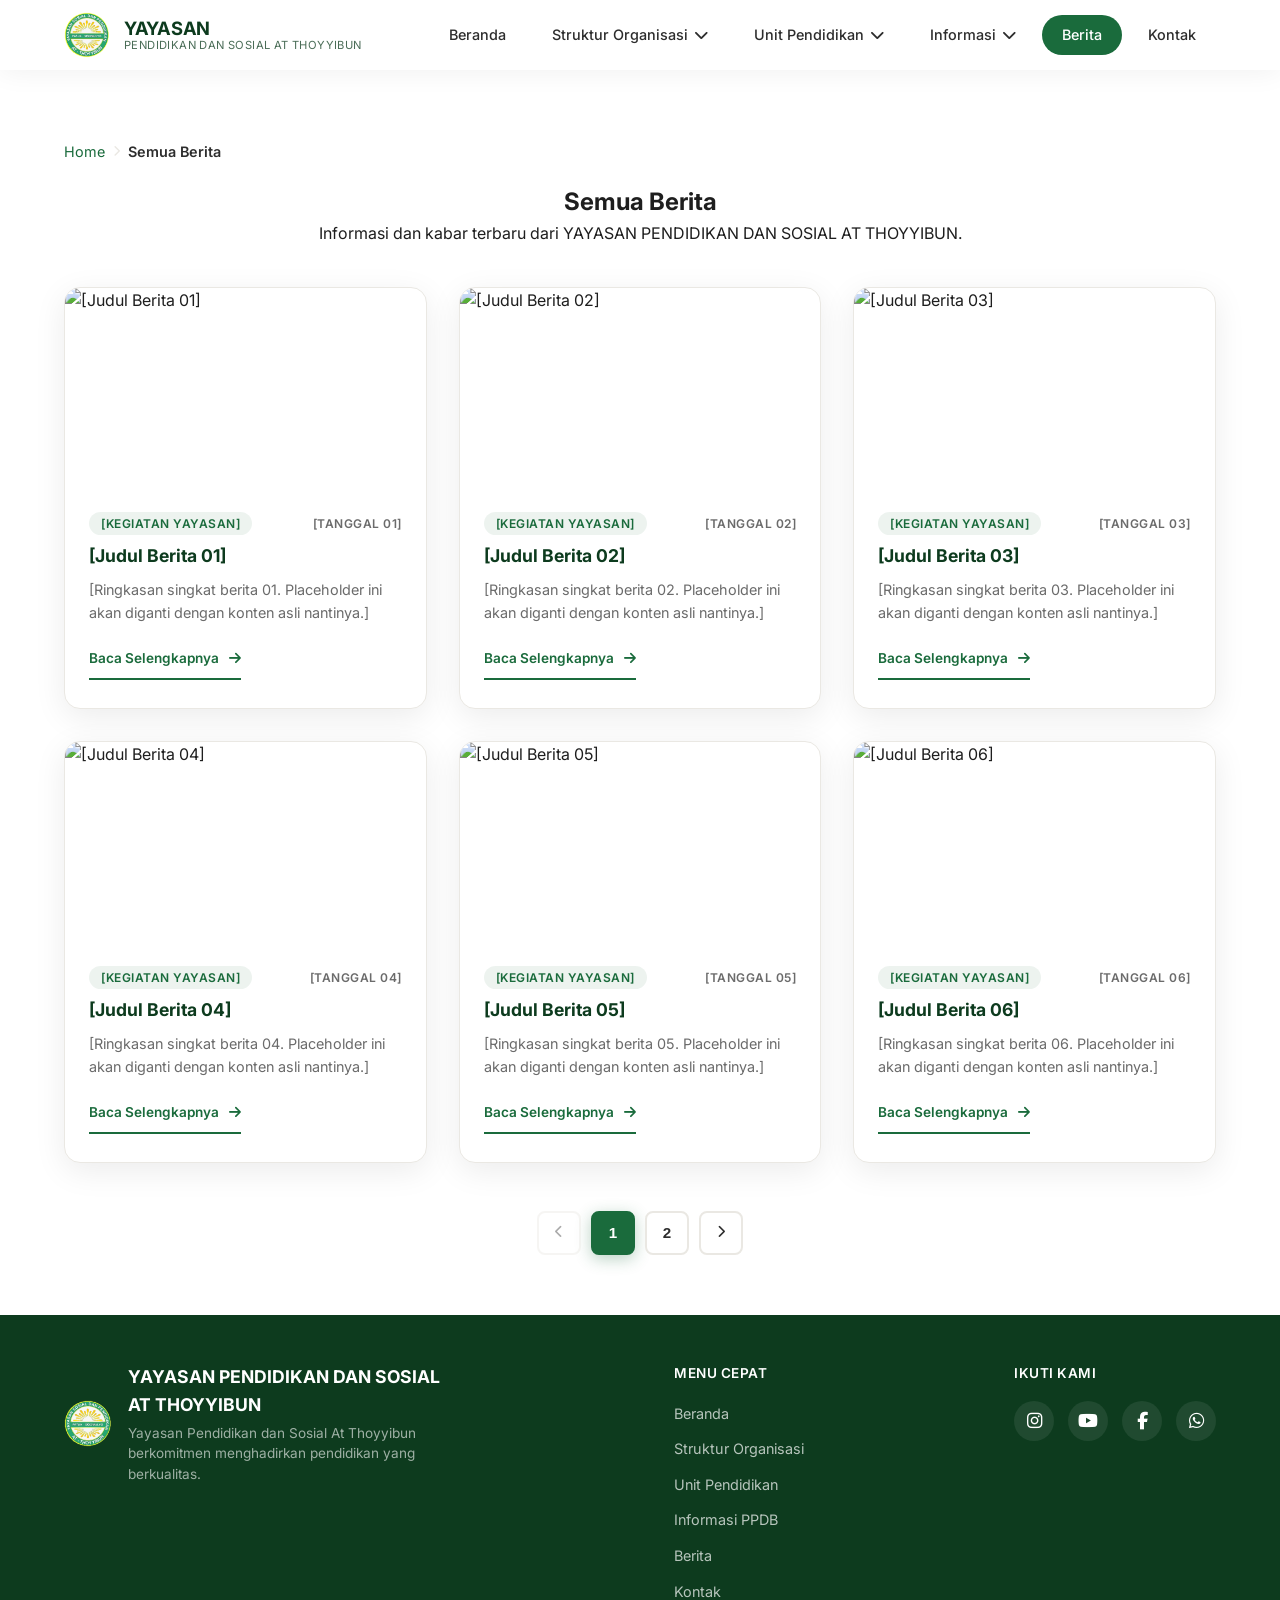
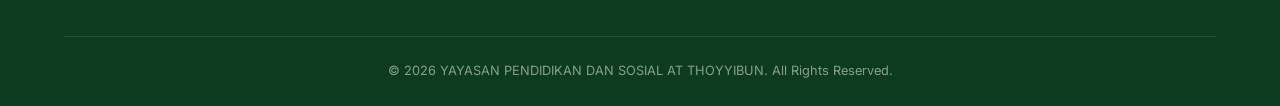
==== commit 0ca18f3a: "Perubahan pada Berita.html" ====
--- a/berita.html
+++ b/berita.html
@@ -4,6 +4,8 @@
     <meta charset="UTF-8" />
     <meta name="viewport" content="width=device-width, initial-scale=1.0" />
     <title>Semua Berita - YAYASAN PENDIDIKAN DAN SOSIAL AT THOYYIBUN</title>
+
+    <link rel="icon" type="image/png" href="assets/logo/logo-yayasan.png" />
 
     <!-- CSS -->
     <link rel="stylesheet" href="css/style.css" />
@@ -20,25 +22,47 @@
 <body>
 
     <!-- ====================
-    NAVBAR (SOLID - TANPA EFEK TEMBUS PANDANG)
+    NAVBAR (SAMA DENGAN INDEX.HTML)
     ==================== -->
     <nav class="navbar navbar-solid" id="navbar">
         <div class="container">
             <div class="nav-brand">
-                <img 
-                    src="assets/logo/logo-yayasan.png" 
-                    alt="Logo Yayasan" 
-                    class="logo-image"
-                />
+                <img src="assets/logo/logo-yayasan.png" alt="Logo Yayasan" class="logo-image" />
                 <div class="brand-text">
-                    YAYASAN <small> PENDIDIKAN DAN SOSIAL AT THOYYIBUN</small>
+                    YAYASAN <small>PENDIDIKAN DAN SOSIAL AT THOYYIBUN</small>
                 </div>
             </div>
             <ul class="nav-links" id="navLinks">
                 <li><a href="index.html">Beranda</a></li>
-                <li><a href="index.html#profil">Profil</a></li>
-                <li><a href="index.html#visi-misi">Visi &amp; Misi</a></li>
-                <li><a href="index.html#unit-pendidikan">Unit Pendidikan</a></li>
+                
+                <!-- Dropdown Struktur Organisasi -->
+                <li class="dropdown">
+                    <a href="#" class="dropbtn">Struktur Organisasi <i class="fas fa-chevron-down"></i></a>
+                    <div class="dropdown-content">
+                        <a href="struktur-yayasan.html">Struktur Yayasan</a>
+                        <a href="struktur-smp.html">Struktur SMP</a>
+                        <a href="struktur-ma.html">Struktur MA</a>
+                    </div>
+                </li>
+
+                <!-- Dropdown Unit Pendidikan -->
+                <li class="dropdown">
+                    <a href="#" class="dropbtn">Unit Pendidikan <i class="fas fa-chevron-down"></i></a>
+                    <div class="dropdown-content">
+                        <a href="info-smp.html">SMP</a>
+                        <a href="info-ma.html">MA</a>
+                    </div>
+                </li>
+
+                <!-- Dropdown Informasi -->
+                <li class="dropdown">
+                    <a href="#" class="dropbtn">Informasi <i class="fas fa-chevron-down"></i></a>
+                    <div class="dropdown-content">
+                        <a href="ppdb-smp.html">PPDB SMP</a>
+                        <a href="ppdb-ma.html">PPDB MA</a>
+                    </div>
+                </li>
+
                 <li><a href="berita.html" class="active">Berita</a></li>
                 <li><a href="index.html#kontak">Kontak</a></li>
             </ul>
@@ -51,7 +75,7 @@
     </nav>
 
     <!-- ====================
-    PAGE HEADER
+    PAGE HEADER + BREADCRUMB
     ==================== -->
     <section class="page-header">
         <div class="container">
@@ -64,6 +88,7 @@
                 </ol>
             </nav>
             <h1>Semua Berita</h1>
+            <p>Informasi dan kabar terbaru dari YAYASAN PENDIDIKAN DAN SOSIAL AT THOYYIBUN.</p>
         </div>
     </section>
 
@@ -84,28 +109,35 @@
     </section>
 
     <!-- ====================
-    FOOTER
+    FOOTER (SAMA DENGAN INDEX.HTML)
     ==================== -->
     <footer class="footer">
         <div class="container">
             <div class="footer-grid">
                 <div class="footer-brand">
-                    <img 
-                        src="assets/logo/logo-yayasan.png" 
-                        alt="Logo Yayasan" 
-                        class="footer-logo-image"
-                    />
+                    <img src="assets/logo/logo-yayasan.png" alt="Logo Yayasan" class="footer-logo-image" />
                     <div>
                         <h3>YAYASAN PENDIDIKAN DAN SOSIAL AT THOYYIBUN</h3>
-                        <p>Membangun generasi berakhlak mulia melalui pendidikan Islam yang unggul.</p>
+                        <p>Yayasan Pendidikan dan Sosial At Thoyyibun berkomitmen menghadirkan pendidikan yang berkualitas.</p>
                     </div>
+                </div>
+                <div class="footer-links">
+                    <h4>Menu Cepat</h4>
+                    <ul>
+                        <li><a href="index.html#beranda">Beranda</a></li>
+                        <li><a href="struktur-yayasan.html">Struktur Organisasi</a></li>
+                        <li><a href="index.html#unit-pendidikan">Unit Pendidikan</a></li>
+                        <li><a href="ppdb-smp.html">Informasi PPDB</a></li>
+                        <li><a href="berita.html">Berita</a></li>
+                        <li><a href="index.html#kontak">Kontak</a></li>
+                    </ul>
                 </div>
                 <div class="footer-social">
                     <h4>Ikuti Kami</h4>
                     <div class="social-links">
                         <a href="#" target="_blank" aria-label="Instagram"><i class="fab fa-instagram"></i></a>
+                        <a href="#" target="_blank" aria-label="YouTube"><i class="fab fa-youtube"></i></a>
                         <a href="#" target="_blank" aria-label="Facebook"><i class="fab fa-facebook-f"></i></a>
-                        <a href="#" target="_blank" aria-label="YouTube"><i class="fab fa-youtube"></i></a>
                         <a href="#" target="_blank" aria-label="WhatsApp"><i class="fab fa-whatsapp"></i></a>
                     </div>
                 </div>
--- a/css/style.css
+++ b/css/style.css
@@ -228,11 +228,9 @@
     background: var(--dark-green);
 }
 
-/* PERBAIKAN: Tambahan untuk navbar solid (halaman berita/detail) */
 .navbar-solid .hamburger span {
     background: var(--dark-green);
 }
-/* Akhir perbaikan */
 
 .hamburger.active span:nth-child(1) {
     transform: rotate(45deg) translate(6px, 6px);
@@ -281,7 +279,6 @@
     position: relative;
     width: 100%;
     height: 100%;
-    /* PERBAIKAN: Minimum height agar tidak kolaps di mobile */
     min-height: 600px; 
 }
 
@@ -843,6 +840,133 @@
 }
 
 /* ============================================
+   BREADCRUMB (TAMBAHAN BARU)
+   ============================================ */
+.breadcrumb {
+    margin-bottom: 20px;
+    font-size: 0.9rem;
+    color: var(--gray-medium);
+}
+
+.breadcrumb ol {
+    display: flex;
+    align-items: center;
+    list-style: none;
+    padding: 0;
+    margin: 0;
+    gap: 8px;
+    flex-wrap: wrap;
+}
+
+.breadcrumb li {
+    display: flex;
+    align-items: center;
+    gap: 8px;
+}
+
+.breadcrumb a {
+    color: var(--emerald);
+    text-decoration: none;
+    transition: var(--transition);
+}
+
+.breadcrumb a:hover {
+    color: var(--dark-green);
+}
+
+.breadcrumb .separator {
+    color: var(--gray-light);
+    font-size: 0.7rem;
+}
+
+.breadcrumb .current {
+    color: var(--gray-dark);
+    font-weight: 600;
+}
+
+/* ============================================
+   PAGE HEADER (TAMBAHAN UNTUK DESKTOP)
+   ============================================ */
+.page-header {
+    padding-top: 140px; /* Memberi jarak agar tidak tertutup navbar */
+    padding-bottom: 40px;
+    text-align: center;
+}
+
+/* ============================================
+   PAGINATION (TAMBAHAN BARU)
+   ============================================ */
+.pagination {
+    display: flex;
+    justify-content: center;
+    align-items: center;
+    gap: 10px;
+    margin-top: 48px;
+    margin-bottom: 60px;
+    flex-wrap: wrap;
+}
+
+.page-btn {
+    display: inline-flex;
+    align-items: center;
+    justify-content: center;
+    min-width: 44px;
+    height: 44px;
+    padding: 0 12px;
+    border: 2px solid var(--gray-light);
+    border-radius: 8px;
+    background: var(--white);
+    color: var(--gray-dark);
+    font-weight: 600;
+    font-size: 0.95rem;
+    cursor: pointer;
+    transition: var(--transition);
+}
+
+.page-btn:hover {
+    background: var(--emerald);
+    color: var(--white);
+    border-color: var(--emerald);
+    transform: translateY(-2px);
+    box-shadow: 0 4px 16px rgba(26, 107, 60, 0.25);
+}
+
+.page-btn.active {
+    background: var(--emerald);
+    color: var(--white);
+    border-color: var(--emerald);
+    box-shadow: 0 4px 16px rgba(26, 107, 60, 0.30);
+}
+
+.page-btn:disabled {
+    opacity: 0.4;
+    cursor: not-allowed;
+}
+
+.page-btn:disabled:hover {
+    background: var(--white);
+    color: var(--gray-dark);
+    border-color: var(--gray-light);
+    transform: none;
+    box-shadow: none;
+}
+
+.page-btn.prev-btn i,
+.page-btn.next-btn i {
+    font-size: 0.8rem;
+}
+
+.page-dots {
+    display: inline-flex;
+    align-items: center;
+    justify-content: center;
+    min-width: 40px;
+    height: 44px;
+    color: var(--gray-medium);
+    font-size: 1.2rem;
+}
+
+/* ============================================
    TESTIMONI (CAROUSEL)
    ============================================ */
 .testimoni-section {
@@ -1249,7 +1373,6 @@
     transform: translateY(0);
 }
 
-/* PERBAIKAN: Delay diperpanjang sampai 10 elemen agar semua animasi berjalan */
 .stagger-child:nth-child(1) { transition-delay: 0.05s; }
 .stagger-child:nth-child(2) { transition-delay: 0.15s; }
 .stagger-child:nth-child(3) { transition-delay: 0.25s; }
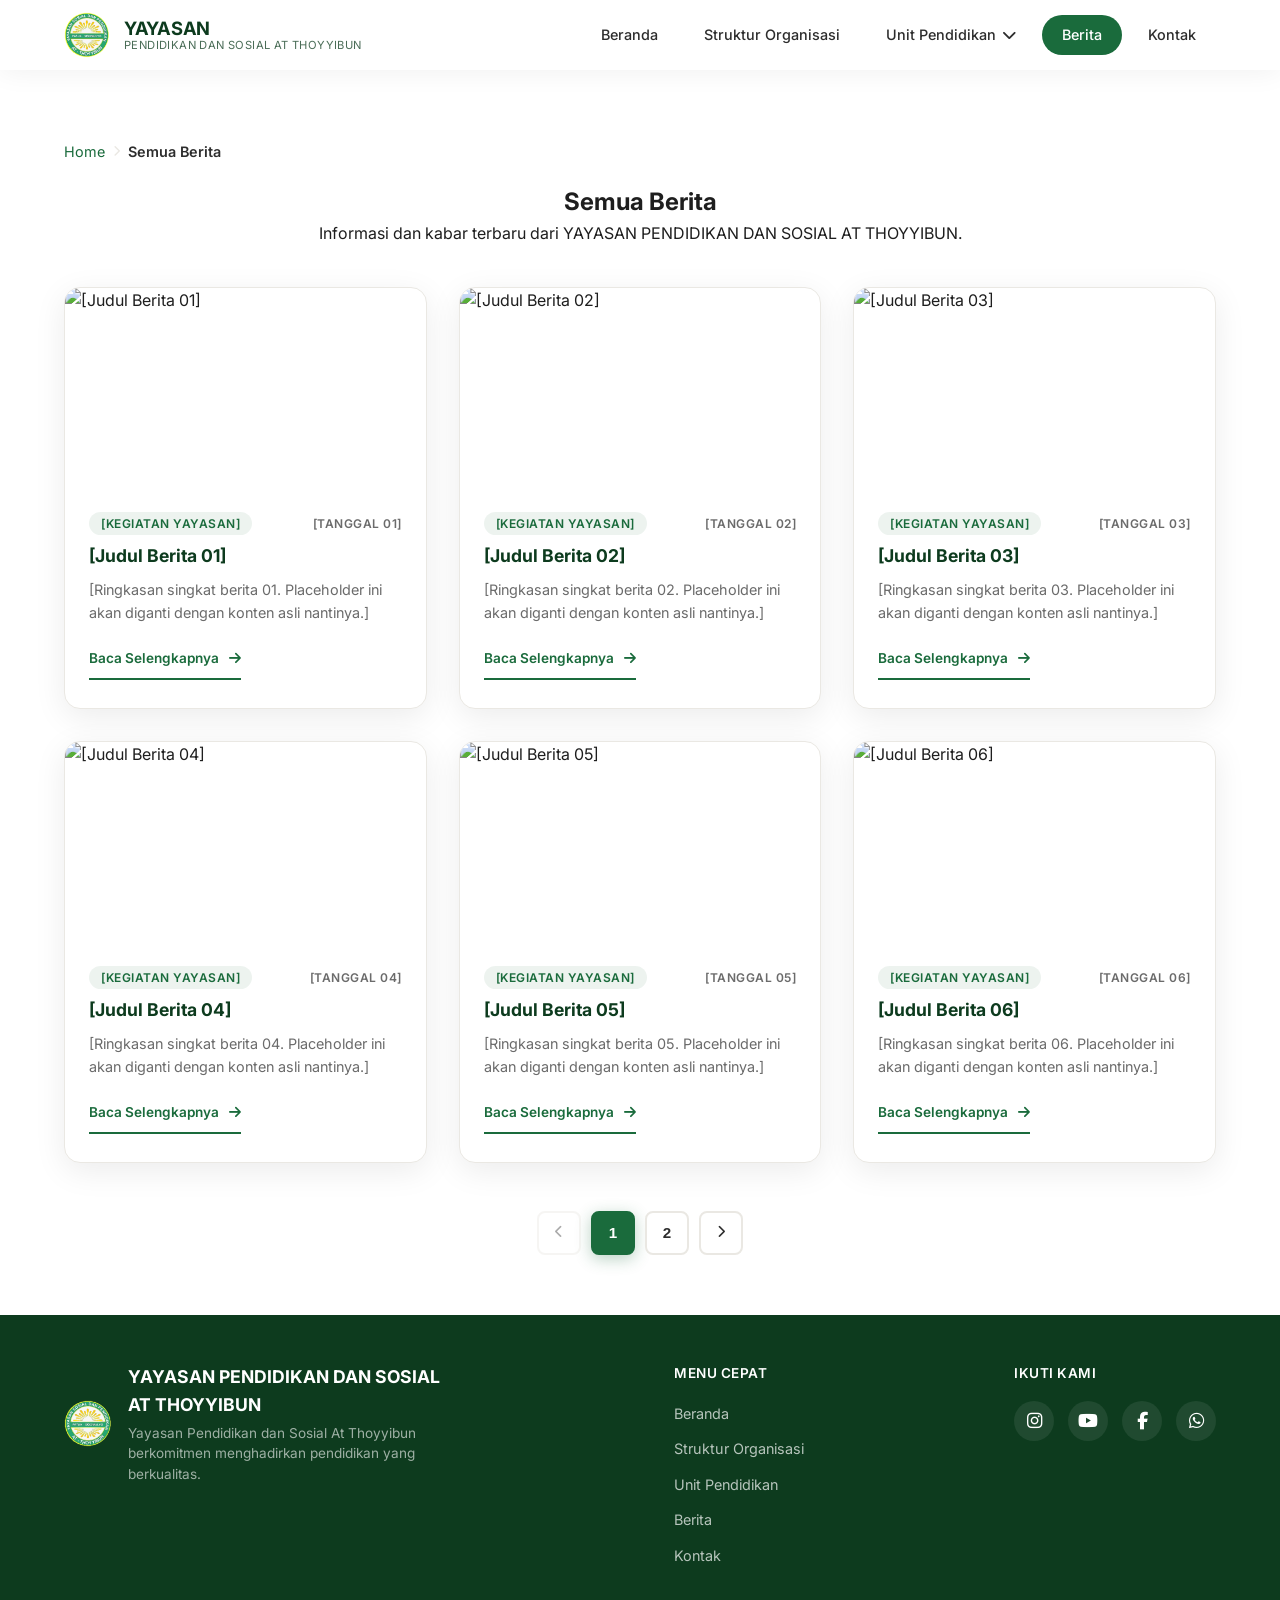
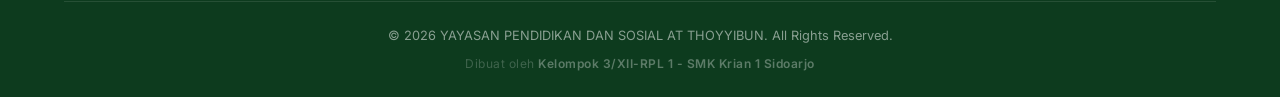
==== commit 8d0842cb: "Penambahan Unit Pendidikan" ====
--- a/berita.html
+++ b/berita.html
@@ -22,7 +22,7 @@
 <body>
 
     <!-- ====================
-    NAVBAR (SAMA DENGAN INDEX.HTML)
+    NAVBAR (KONSISTEN DENGAN INDEX.HTML)
     ==================== -->
     <nav class="navbar navbar-solid" id="navbar">
         <div class="container">
@@ -35,31 +35,15 @@
             <ul class="nav-links" id="navLinks">
                 <li><a href="index.html">Beranda</a></li>
                 
-                <!-- Dropdown Struktur Organisasi -->
-                <li class="dropdown">
-                    <a href="#" class="dropbtn">Struktur Organisasi <i class="fas fa-chevron-down"></i></a>
-                    <div class="dropdown-content">
-                        <a href="struktur-yayasan.html">Struktur Yayasan</a>
-                        <a href="struktur-smp.html">Struktur SMP</a>
-                        <a href="struktur-ma.html">Struktur MA</a>
-                    </div>
-                </li>
-
+                <!-- Link langsung Struktur Organisasi -->
+                <li><a href="struktur-organisasi.html">Struktur Organisasi</a></li>
+                
                 <!-- Dropdown Unit Pendidikan -->
                 <li class="dropdown">
                     <a href="#" class="dropbtn">Unit Pendidikan <i class="fas fa-chevron-down"></i></a>
                     <div class="dropdown-content">
-                        <a href="info-smp.html">SMP</a>
-                        <a href="info-ma.html">MA</a>
-                    </div>
-                </li>
-
-                <!-- Dropdown Informasi -->
-                <li class="dropdown">
-                    <a href="#" class="dropbtn">Informasi <i class="fas fa-chevron-down"></i></a>
-                    <div class="dropdown-content">
-                        <a href="ppdb-smp.html">PPDB SMP</a>
-                        <a href="ppdb-ma.html">PPDB MA</a>
+                        <a href="unit.html?unit=smp">SMP</a>
+                        <a href="unit.html?unit=ma">MA</a>
                     </div>
                 </li>
 
@@ -109,7 +93,7 @@
     </section>
 
     <!-- ====================
-    FOOTER (SAMA DENGAN INDEX.HTML)
+    FOOTER (KONSISTEN DENGAN INDEX.HTML)
     ==================== -->
     <footer class="footer">
         <div class="container">
@@ -125,9 +109,8 @@
                     <h4>Menu Cepat</h4>
                     <ul>
                         <li><a href="index.html#beranda">Beranda</a></li>
-                        <li><a href="struktur-yayasan.html">Struktur Organisasi</a></li>
-                        <li><a href="index.html#unit-pendidikan">Unit Pendidikan</a></li>
-                        <li><a href="ppdb-smp.html">Informasi PPDB</a></li>
+                        <li><a href="struktur-organisasi.html">Struktur Organisasi</a></li>
+                        <li><a href="unit.html?unit=smp">Unit Pendidikan</a></li>
                         <li><a href="berita.html">Berita</a></li>
                         <li><a href="index.html#kontak">Kontak</a></li>
                     </ul>
@@ -144,6 +127,7 @@
             </div>
             <div class="footer-bottom">
                 <p>&copy; 2026 YAYASAN PENDIDIKAN DAN SOSIAL AT THOYYIBUN. All Rights Reserved.</p>
+                <p class="watermark">Dibuat oleh <strong>Kelompok 3/XII-RPL 1 - SMK Krian 1 Sidoarjo</strong></p>
             </div>
         </div>
     </footer>
--- a/css/style.css
+++ b/css/style.css
@@ -348,7 +348,7 @@
 
 .slide-content h1 {
     font-size: 3.8rem;
-    font-weight: 800;
+    font-weight: 600;
     color: var(--white);
     line-height: 1.1;
     margin-bottom: 16px;
@@ -523,9 +523,9 @@
 
 .profile-image img {
     width: 100%;
-    max-width: 500px;
+    max-width: 400px;
     height: auto;
-    aspect-ratio: 5 / 6;
+    aspect-ratio: 4 / 5;
     object-fit: cover;
     border-radius: var(--radius);
     box-shadow: var(--shadow-hover);
@@ -700,6 +700,37 @@
 }
 
 /* ============================================
+   VIDEO PROFILE (TAMBAHAN DI HALAMAN UTAMA)
+   ============================================ */
+.video-profile-section {
+    padding: 100px 0;
+    background: var(--off-white);
+}
+
+.video-wrapper {
+    max-width: 800px;
+    margin: 0 auto;
+    border-radius: var(--radius);
+    overflow: hidden;
+    box-shadow: var(--shadow);
+    background: #000;
+}
+
+.video-wrapper iframe {
+    width: 100%;
+    aspect-ratio: 16 / 9;
+    display: block;
+    border: none;
+}
+
+/* Responsif untuk video */
+@media (max-width: 768px) {
+    .video-profile-section {
+        padding: 60px 0;
+    }
+}
+
+/* ============================================
    BERITA (HIGHLIGHT & TERBARU)
    ============================================ */
 .news-highlight-section {
@@ -1373,6 +1404,132 @@
     transform: translateY(0);
 }
 
+/* ============================================
+   DETAIL BERITA (PENYEMPURNAAN TAMPILAN)
+   ============================================ */
+.detail-section {
+    padding-top: 140px; /* Agar tidak tertutup navbar */
+    padding-bottom: 60px;
+    background: var(--white);
+}
+
+.detail-wrapper {
+    max-width: 800px; /* Membatasi lebar agar rapi di tengah */
+    margin: 0 auto;
+}
+
+.detail-meta {
+    display: flex;
+    align-items: center;
+    gap: 16px;
+    margin-bottom: 16px;
+    flex-wrap: wrap;
+}
+
+.detail-category {
+    font-size: 0.75rem;
+    font-weight: 600;
+    text-transform: uppercase;
+    color: var(--emerald);
+    background: rgba(26, 107, 60, 0.08);
+    padding: 4px 16px;
+    border-radius: 50px;
+}
+
+.detail-date {
+    font-size: 0.85rem;
+    color: var(--gray-medium);
+}
+
+.detail-title {
+    font-size: 2.4rem;
+    font-weight: 800;
+    color: var(--dark-green);
+    line-height: 1.2;
+    margin-bottom: 24px;
+}
+
+/* Gambar Utama */
+.detail-image {
+    width: 100%;
+    border-radius: var(--radius);
+    overflow: hidden;
+    margin-bottom: 32px;
+    box-shadow: var(--shadow);
+}
+
+.detail-image img {
+    width: 100%;
+    height: auto;
+    display: block;
+}
+
+/* Isi Konten Berita */
+.detail-content {
+    font-size: 1.05rem;
+    line-height: 1.8;
+    color: var(--gray-dark);
+}
+
+.detail-content p {
+    margin-bottom: 20px;
+}
+
+.detail-content h2 {
+    font-size: 1.6rem;
+    font-weight: 700;
+    color: var(--dark-green);
+    margin-top: 32px;
+    margin-bottom: 16px;
+}
+
+.detail-content h3 {
+    font-size: 1.3rem;
+    font-weight: 600;
+    color: var(--dark-green);
+    margin-top: 24px;
+    margin-bottom: 12px;
+}
+
+.detail-content ul,
+.detail-content ol {
+    margin: 16px 0 20px 24px;
+}
+
+.detail-content li {
+    margin-bottom: 8px;
+    line-height: 1.7;
+}
+
+/* Tombol Kembali ke Berita */
+.detail-back {
+    margin-top: 48px;
+    padding-top: 32px;
+    border-top: 1px solid var(--gray-light);
+}
+
+.detail-back .btn-news {
+    font-size: 0.95rem;
+    gap: 12px;
+}
+
+.detail-back .btn-news:hover {
+    gap: 16px;
+}
+
+/* Watermark Footer */
+.footer-bottom .watermark {
+    font-size: 0.75rem;
+    color: rgba(255, 255, 255, 0.35); /* Warna putih transparan */
+    margin-top: 8px;
+    letter-spacing: 0.5px;
+}
+
+.footer-bottom .watermark strong {
+    color: rgba(255, 255, 255, 0.55); /* Sedikit lebih terang untuk nama */
+    font-weight: 600;
+}
+
 .stagger-child:nth-child(1) { transition-delay: 0.05s; }
 .stagger-child:nth-child(2) { transition-delay: 0.15s; }
 .stagger-child:nth-child(3) { transition-delay: 0.25s; }
--- a/css/responsive.css
+++ b/css/responsive.css
@@ -32,6 +32,12 @@
     .news-grid {
         grid-template-columns: repeat(3, 1fr);
         gap: 20px;
+    }
+
+    /* Struktur Organisasi - Penyesuaian 4 kolom menjadi 3 kolom */
+    .struktur-grid {
+        grid-template-columns: repeat(3, 1fr);
+        gap: 24px;
     }
 }
 
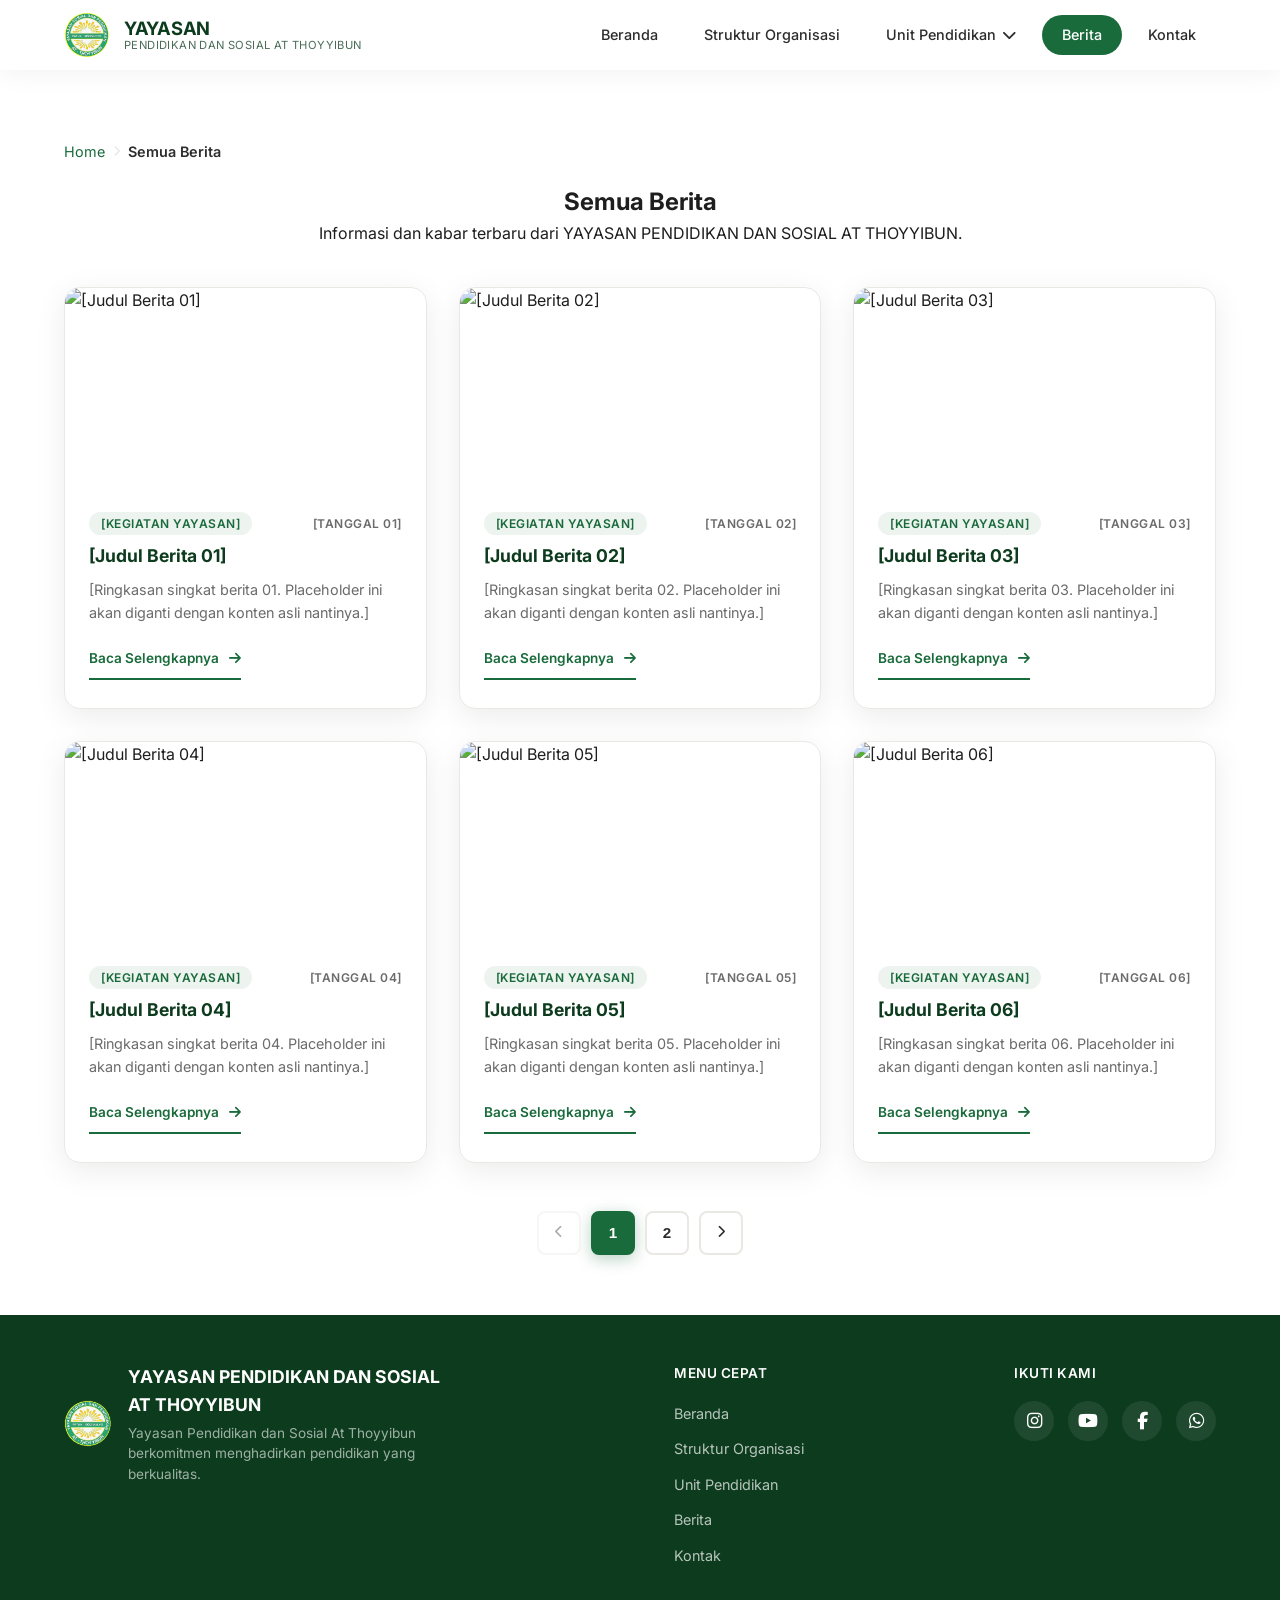
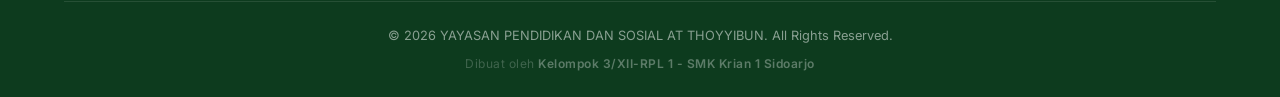
==== commit 95c49cec: "Perubahan Besar" ====
--- a/berita.html
+++ b/berita.html
@@ -42,8 +42,11 @@
                 <li class="dropdown">
                     <a href="#" class="dropbtn">Unit Pendidikan <i class="fas fa-chevron-down"></i></a>
                     <div class="dropdown-content">
+                        <a href="unit.html?unit=pondok">Pondok</a>
                         <a href="unit.html?unit=smp">SMP</a>
                         <a href="unit.html?unit=ma">MA</a>
+                        <a href="unit.html?unit=tpq">TPQ</a>
+                        <a href="unit.html?unit=lksa">LKSA</a>
                     </div>
                 </li>
 
@@ -110,7 +113,7 @@
                     <ul>
                         <li><a href="index.html#beranda">Beranda</a></li>
                         <li><a href="struktur-organisasi.html">Struktur Organisasi</a></li>
-                        <li><a href="unit.html?unit=smp">Unit Pendidikan</a></li>
+                        <li><a href="unit.html?unit=pondok">Unit Pendidikan</a></li>
                         <li><a href="berita.html">Berita</a></li>
                         <li><a href="index.html#kontak">Kontak</a></li>
                     </ul>
--- a/css/style.css
+++ b/css/style.css
@@ -1,1542 +1,1700 @@
 /* ============================================
    RESET & BASE
    ============================================ */
-*,
-*::before,
-*::after {
-    margin: 0;
-    padding: 0;
-    box-sizing: border-box;
-}
-
-html {
-    scroll-behavior: smooth;
-}
-
-body {
-    font-family: 'Inter', sans-serif;
-    color: #1e1e1e;
-    background: #ffffff;
-    line-height: 1.6;
-    overflow-x: hidden;
-}
-
-img {
-    max-width: 100%;
-    display: block;
-}
-
-a {
-    text-decoration: none;
-    color: inherit;
-}
-
-ul {
-    list-style: none;
-}
-
-.container {
-    max-width: 1200px;
-    margin: 0 auto;
-    padding: 0 24px;
-}
-
-/* ============================================
-   CSS VARIABLES (DESIGN SYSTEM)
-   ============================================ */
-:root {
-    --dark-green: #0d3b1e;
-    --emerald: #1a6b3c;
-    --emerald-light: #2d8a4e;
-    --gold: #c9a84c;
-    --gold-light: #e0c66a;
-    --white: #ffffff;
-    --off-white: #f8f6f1;
-    --gray-dark: #2d2d2d;
-    --gray-medium: #6b6b6b;
-    --gray-light: #eae8e3;
-    --shadow: 0 8px 32px rgba(0, 0, 0, 0.08);
-    --shadow-hover: 0 16px 48px rgba(0, 0, 0, 0.14);
-    --radius: 16px;
-    --transition: 0.35s cubic-bezier(0.4, 0, 0.2, 1);
-}
-
-/* ============================================
-   NAVBAR
-   ============================================ */
-.navbar {
-    position: fixed;
-    top: 0;
-    left: 0;
-    right: 0;
-    z-index: 999;
-    padding: 20px 0;
-    transition: var(--transition);
-    background: transparent;
-}
-
-.navbar .container {
-    display: flex;
-    align-items: center;
-    justify-content: space-between;
-}
-
-.nav-brand {
-    display: flex;
-    align-items: center;
-    gap: 14px;
-}
-
-.logo-image {
-    width: 46px;
-    height: 46px;
-    object-fit: contain;
-    display: block;
-    flex-shrink: 0;
-    border-radius: 14px;
-}
-
-.brand-text {
-    font-weight: 700;
-    font-size: 1.15rem;
-    color: var(--white);
-    transition: var(--transition);
-    letter-spacing: -0.3px;
-    line-height: 1.2;
-}
-
-.brand-text small {
-    display: block;
-    font-weight: 400;
-    font-size: 0.7rem;
-    opacity: 0.75;
-    letter-spacing: 0.4px;
-}
-
-.navbar.scrolled {
-    background: rgba(255, 255, 255, 0.94);
-    backdrop-filter: blur(14px);
-    -webkit-backdrop-filter: blur(14px);
-    box-shadow: 0 2px 28px rgba(0, 0, 0, 0.06);
-    padding: 12px 0;
-}
-
-.navbar.scrolled .brand-text {
-    color: var(--dark-green);
-}
-
-.nav-links {
-    display: flex;
-    align-items: center;
-    gap: 6px;
-}
-
-.nav-links > li {
-    position: relative;
-    list-style: none;
-}
-
-.nav-links > li > a {
-    padding: 8px 20px;
-    font-weight: 500;
-    font-size: 0.9rem;
-    color: rgba(255, 255, 255, 0.85);
-    border-radius: 50px;
-    transition: var(--transition);
-    white-space: nowrap;
-    display: flex;
-    align-items: center;
-    gap: 6px;
-}
-
-.nav-links a:hover,
-.nav-links a.active {
-    color: var(--white);
-    background: rgba(255, 255, 255, 0.15);
-}
-
-.navbar.scrolled .nav-links > li > a {
-    color: var(--gray-dark);
-}
-
-.navbar.scrolled .nav-links > li > a:hover,
-.navbar.scrolled .nav-links > li > a.active {
-    color: var(--white);
-    background: var(--emerald);
-}
-
-/* Dropdown */
-.dropdown-content {
-    display: none;
-    position: absolute;
-    top: 100%;
-    left: 0;
-    background: var(--white);
-    min-width: 220px;
-    box-shadow: var(--shadow);
-    border-radius: 8px;
-    overflow: hidden;
-    z-index: 100;
-    padding: 8px 0;
-    opacity: 0;
-    transform: translateY(10px);
-    transition: opacity 0.3s ease, transform 0.3s ease;
-}
-
-.dropdown:hover .dropdown-content {
-    display: block;
-    opacity: 1;
-    transform: translateY(0);
-}
-
-.dropdown-content a {
-    display: block;
-    padding: 10px 20px;
-    color: var(--gray-dark) !important;
-    font-size: 0.85rem;
-    background: transparent !important;
-}
-
-.dropdown-content a:hover {
-    background: rgba(26, 107, 60, 0.08) !important;
-    color: var(--emerald) !important;
-}
-
-/* Hamburger */
-.hamburger {
-    display: none;
-    flex-direction: column;
-    gap: 5px;
-    cursor: pointer;
-    padding: 6px;
-    background: none;
-    border: none;
-    z-index: 1000;
-}
-
-.hamburger span {
-    display: block;
-    width: 28px;
-    height: 3px;
-    background: var(--white);
-    border-radius: 4px;
-    transition: var(--transition);
-    transform-origin: center;
-}
-
-.navbar.scrolled .hamburger span {
-    background: var(--dark-green);
-}
-
-.navbar-solid .hamburger span {
-    background: var(--dark-green);
-}
-
-.hamburger.active span:nth-child(1) {
-    transform: rotate(45deg) translate(6px, 6px);
-}
-.hamburger.active span:nth-child(2) {
-    opacity: 0;
-}
-.hamburger.active span:nth-child(3) {
-    transform: rotate(-45deg) translate(6px, -6px);
-}
-
-/* ============================================
-   NAVBAR SOLID (untuk halaman berita & detail)
-   ============================================ */
-.navbar-solid {
-    background: var(--white) !important;
-    box-shadow: 0 2px 28px rgba(0, 0, 0, 0.06);
-    padding: 12px 0;
-}
-
-.navbar-solid .brand-text {
-    color: var(--dark-green) !important;
-}
-
-.navbar-solid .nav-links > li > a {
-    color: var(--gray-dark) !important;
-}
-
-.navbar-solid .nav-links > li > a:hover,
-.navbar-solid .nav-links > li > a.active {
-    color: var(--white) !important;
-    background: var(--emerald) !important;
-}
-
-/* ============================================
-   HERO / CAROUSEL
-   ============================================ */
-.hero {
-    position: relative;
-    height: 100vh;
-    min-height: 600px;
-    overflow: hidden;
-}
-
-.carousel {
-    position: relative;
-    width: 100%;
-    height: 100%;
-    min-height: 600px; 
-}
-
-.carousel-slides {
-    position: relative;
-    width: 100%;
-    height: 100%;
-}
-
-.carousel-slide {
-    position: absolute;
-    inset: 0;
-    opacity: 0;
-    transition: opacity 1.2s ease-in-out;
-    will-change: opacity;
-}
-
-.carousel-slide.active {
-    opacity: 1;
-}
-
-.hero-slide-image {
-    width: 100%;
-    height: 100%;
-    object-fit: cover;
-    display: block;
-}
-
-.carousel-slide::after {
-    content: '';
-    position: absolute;
-    inset: 0;
-    background: linear-gradient(135deg, rgba(0, 0, 0, 0.55) 0%, rgba(0, 0, 0, 0.20) 100%);
-    pointer-events: none;
-    z-index: 1;
-}
-
-.slide-content {
-    position: absolute;
-    inset: 0;
-    z-index: 10;
-    display: flex;
-    flex-direction: column;
-    justify-content: center;
-    align-items: flex-start;
-    padding: 0 24px;
-    max-width: 720px;
-    margin: 0 auto;
-    text-align: left;
-}
-
-.slide-content .badge {
-    display: inline-block;
-    background: rgba(201, 168, 76, 0.20);
-    backdrop-filter: blur(4px);
-    -webkit-backdrop-filter: blur(4px);
-    padding: 6px 22px;
-    border-radius: 50px;
-    color: var(--gold-light);
-    font-weight: 500;
-    font-size: 0.8rem;
-    letter-spacing: 1px;
-    text-transform: uppercase;
-    margin-bottom: 20px;
-    border: 1px solid rgba(201, 168, 76, 0.20);
-}
-
-.slide-content h1 {
-    font-size: 3.8rem;
-    font-weight: 600;
-    color: var(--white);
-    line-height: 1.1;
-    margin-bottom: 16px;
-    letter-spacing: -1px;
-}
-
-.slide-content h1 span {
-    color: var(--gold-light);
-}
-
-.slide-content p {
-    font-size: 1.2rem;
-    color: rgba(255, 255, 255, 0.85);
-    max-width: 520px;
-    line-height: 1.7;
-    margin-bottom: 32px;
-}
-
-.btn-primary {
-    display: inline-block;
-    background: var(--emerald);
-    color: var(--white);
-    padding: 14px 36px;
-    border-radius: 50px;
-    font-weight: 600;
-    font-size: 0.95rem;
-    letter-spacing: 0.3px;
-    transition: var(--transition);
-    border: none;
-    cursor: pointer;
-    box-shadow: 0 4px 20px rgba(26, 107, 60, 0.35);
-}
-
-.btn-primary:hover {
-    background: var(--dark-green);
-    transform: translateY(-3px);
-    box-shadow: 0 8px 32px rgba(13, 59, 30, 0.40);
-}
-
-.btn-outline {
-    display: inline-block;
-    background: transparent;
-    color: var(--dark-green);
-    padding: 14px 36px;
-    border-radius: 50px;
-    font-weight: 600;
-    font-size: 0.95rem;
-    letter-spacing: 0.3px;
-    border: 2px solid var(--emerald);
-    transition: var(--transition);
-    cursor: pointer;
-}
-
-.btn-outline:hover {
-    background: var(--emerald);
-    color: var(--white);
-    transform: translateY(-3px);
-}
-
-.carousel-btn {
-    position: absolute;
-    top: 50%;
-    transform: translateY(-50%);
-    z-index: 20;
-    background: rgba(255, 255, 255, 0.15);
-    backdrop-filter: blur(6px);
-    border: 1px solid rgba(255, 255, 255, 0.20);
-    color: var(--white);
-    width: 48px;
-    height: 48px;
-    border-radius: 50%;
-    display: flex;
-    align-items: center;
-    justify-content: center;
-    font-size: 1.2rem;
-    cursor: pointer;
-    transition: var(--transition);
-}
-
-.carousel-btn:hover {
-    background: rgba(255, 255, 255, 0.30);
-    transform: translateY(-50%) scale(1.05);
-}
-
-.carousel-btn.prev { left: 24px; }
-.carousel-btn.next { right: 24px; }
-
-.carousel-dots {
-    position: absolute;
-    bottom: 32px;
-    left: 50%;
-    transform: translateX(-50%);
-    z-index: 20;
-    display: flex;
-    gap: 12px;
-}
-
-.carousel-dots .dot {
-    width: 12px;
-    height: 12px;
-    border-radius: 50%;
-    background: rgba(255, 255, 255, 0.35);
-    border: none;
-    cursor: pointer;
-    transition: var(--transition);
-}
-
-.carousel-dots .dot.active {
-    background: var(--gold);
-    transform: scale(1.2);
-    box-shadow: 0 0 12px rgba(201, 168, 76, 0.40);
-}
-
-/* ============================================
-   UNIT PENDIDIKAN (5 LOGO)
-   ============================================ */
-.units-section {
-    padding: 100px 0;
-    background: var(--off-white);
-}
-
-.units-logo-grid {
-    display: flex;
-    justify-content: space-around;
-    flex-wrap: wrap;
-    gap: 30px;
-    margin-top: 40px;
-}
-
-.unit-logo-item {
-    background: var(--white);
-    border-radius: var(--radius);
-    padding: 30px;
-    text-align: center;
-    box-shadow: var(--shadow);
-    transition: var(--transition);
-    width: 180px;
-}
-
-.unit-logo-item:hover {
-    transform: translateY(-5px);
-    box-shadow: var(--shadow-hover);
-}
-
-.unit-logo-item img {
-    width: 80px;
-    height: 80px;
-    object-fit: contain;
-    margin: 0 auto 15px;
-}
-
-.unit-logo-item h4 {
-    font-size: 1rem;
-    font-weight: 700;
-    color: var(--dark-green);
-}
-
-/* ============================================
-   SAMBUTAN KETUA YAYASAN
-   ============================================ */
-.profile-section {
-    padding: 100px 0;
-    background: var(--white);
-}
-
-.profile-grid {
-    display: grid;
-    grid-template-columns: 1fr 1fr;
-    gap: 60px;
-    align-items: center;
-}
-
-.profile-image img {
-    width: 100%;
-    max-width: 400px;
-    height: auto;
-    aspect-ratio: 4 / 5;
-    object-fit: cover;
-    border-radius: var(--radius);
-    box-shadow: var(--shadow-hover);
-    border: 4px solid var(--white);
-    transition: var(--transition);
-    margin: 0 auto;
-}
-
-.profile-content h2 {
-    font-size: 2.6rem;
-    font-weight: 700;
-    line-height: 1.2;
-    color: var(--dark-green);
-    margin-bottom: 20px;
-}
-
-.profile-content h2 span {
-    color: var(--gold);
-}
-
-.profile-content .sambutan {
-    font-size: 1.05rem;
-    color: var(--gray-medium);
-    line-height: 1.8;
-    margin-bottom: 28px;
-}
-
-.profile-author {
-    border-top: 3px solid var(--gold);
-    padding-top: 20px;
-    max-width: 320px;
-    margin-bottom: 24px;
-}
-
-.profile-author h3 {
-    font-size: 1.3rem;
-    font-weight: 700;
-    color: var(--dark-green);
-    margin-bottom: 4px;
-}
-
-.profile-author p {
-    font-size: 0.95rem;
-    color: var(--gray-medium);
-    font-weight: 500;
-}
-
-/* ============================================
-   VISI & MISI
-   ============================================ */
-.vision-section {
-    padding: 100px 0;
-    background: var(--white);
-}
-
-.section-head {
-    margin-bottom: 56px;
-    text-align: center;
-}
-
-.section-tag {
-    display: inline-block;
-    font-size: 0.8rem;
-    font-weight: 600;
-    letter-spacing: 1.5px;
-    text-transform: uppercase;
-    color: var(--emerald);
-    background: rgba(26, 107, 60, 0.10);
-    padding: 6px 18px;
-    border-radius: 50px;
-    margin-bottom: 16px;
-}
-
-.section-title {
-    font-size: 2.6rem;
-    font-weight: 700;
-    line-height: 1.2;
-    color: var(--dark-green);
-    margin-bottom: 12px;
-}
-
-.section-title span {
-    color: var(--gold);
-}
-
-.section-sub {
-    font-size: 1.1rem;
-    color: var(--gray-medium);
-    max-width: 580px;
-    line-height: 1.7;
-    margin: 0 auto;
-}
-
-.vision-grid {
-    display: grid;
-    grid-template-columns: 1fr 1.2fr;
-    gap: 48px;
-    align-items: stretch;
-    margin-top: 40px;
-}
-
-.vision-card {
-    background: var(--off-white);
-    border-radius: var(--radius);
-    padding: 48px 40px;
-    border-left: 6px solid var(--gold);
-    box-shadow: var(--shadow);
-    display: flex;
-    flex-direction: column;
-    justify-content: center;
-}
-
-.vision-label {
-    font-size: 0.75rem;
-    font-weight: 700;
-    letter-spacing: 2px;
-    text-transform: uppercase;
-    color: var(--gold);
-    margin-bottom: 12px;
-}
-
-.vision-card blockquote {
-    font-size: 1.35rem;
-    font-weight: 500;
-    line-height: 1.8;
-    color: var(--gray-dark);
-    font-style: italic;
-    margin: 0;
-}
-
-.mission-grid {
-    display: grid;
-    grid-template-columns: 1fr 1fr;
-    gap: 24px;
-}
-
-.mission-item {
-    background: var(--white);
-    border-radius: var(--radius);
-    padding: 28px 24px;
-    box-shadow: var(--shadow);
-    border: 1px solid var(--gray-light);
-    transition: var(--transition);
-}
-
-.mission-item:hover {
-    transform: translateY(-4px);
-    box-shadow: var(--shadow-hover);
-}
-
-.mission-number {
-    font-size: 2rem;
-    font-weight: 800;
-    color: var(--gold);
-    opacity: 0.3;
-    line-height: 1;
-    margin-bottom: 8px;
-}
-
-.mission-item h4 {
-    font-size: 1rem;
-    font-weight: 700;
-    color: var(--dark-green);
-    margin-bottom: 8px;
-}
-
-.mission-item p {
-    font-size: 0.9rem;
-    color: var(--gray-medium);
-    line-height: 1.6;
-    margin: 0;
-}
-
-/* ============================================
-   VIDEO PROFILE (TAMBAHAN DI HALAMAN UTAMA)
-   ============================================ */
-.video-profile-section {
-    padding: 100px 0;
-    background: var(--off-white);
-}
-
-.video-wrapper {
-    max-width: 800px;
-    margin: 0 auto;
-    border-radius: var(--radius);
-    overflow: hidden;
-    box-shadow: var(--shadow);
-    background: #000;
-}
-
-.video-wrapper iframe {
-    width: 100%;
-    aspect-ratio: 16 / 9;
-    display: block;
-    border: none;
-}
-
-/* Responsif untuk video */
-@media (max-width: 768px) {
-    .video-profile-section {
-        padding: 60px 0;
-    }
-}
-
-/* ============================================
-   BERITA (HIGHLIGHT & TERBARU)
-   ============================================ */
-.news-highlight-section {
-    padding: 100px 0;
-    background: var(--off-white);
-}
-
-.news-highlight-section .section-head,
-.news-section .section-head {
-    margin-bottom: 56px;
-}
-
-.news-grid-highlight {
-    display: grid;
-    grid-template-columns: repeat(3, 1fr);
-    gap: 32px;
-}
-
-.news-section {
-    padding: 100px 0;
-    background: var(--white);
-}
-
-.news-grid {
-    display: grid;
-    grid-template-columns: repeat(3, 1fr);
-    gap: 32px;
-}
-
-.news-card {
-    background: var(--white);
-    border-radius: var(--radius);
-    overflow: hidden;
-    box-shadow: var(--shadow);
-    transition: var(--transition);
-    display: flex;
-    flex-direction: column;
-    border: 1px solid var(--gray-light);
-}
-
-.news-card:hover {
-    transform: translateY(-8px);
-    box-shadow: var(--shadow-hover);
-    border-color: var(--emerald-light);
-}
-
-.news-card-image {
-    overflow: hidden;
-    height: 200px;
-    flex-shrink: 0;
-}
-
-.news-card-image img {
-    width: 100%;
-    height: 100%;
-    object-fit: cover;
-    transition: var(--transition);
-}
-
-.news-card:hover .news-card-image img {
-    transform: scale(1.05);
-}
-
-.news-card-content {
-    padding: 24px 24px 28px;
-    flex: 1;
-    display: flex;
-    flex-direction: column;
-}
-
-.news-meta {
-    display: flex;
-    justify-content: space-between;
-    align-items: center;
-    font-size: 0.75rem;
-    font-weight: 600;
-    text-transform: uppercase;
-    letter-spacing: 0.5px;
-    margin-bottom: 10px;
-    color: var(--gray-medium);
-}
-
-.news-category {
-    color: var(--emerald);
-    background: rgba(26, 107, 60, 0.08);
-    padding: 2px 12px;
-    border-radius: 50px;
-}
-
-.news-date {
-    color: var(--gray-medium);
-}
-
-.news-card-content h3 {
-    font-size: 1.1rem;
-    font-weight: 700;
-    color: var(--dark-green);
-    margin-bottom: 10px;
-    line-height: 1.3;
-}
-
-.news-card-content p {
-    font-size: 0.9rem;
-    color: var(--gray-medium);
-    line-height: 1.6;
-    margin-bottom: 16px;
-    flex: 1;
-}
-
-.btn-news {
-    display: inline-flex;
-    align-items: center;
-    gap: 10px;
-    align-self: flex-start;
-    background: transparent;
-    color: var(--emerald);
-    font-weight: 600;
-    font-size: 0.85rem;
-    padding: 8px 0;
-    border-bottom: 2px solid var(--emerald);
-    transition: var(--transition);
-    cursor: pointer;
-}
-
-.btn-news:hover {
-    color: var(--dark-green);
-    border-bottom-color: var(--gold);
-    gap: 14px;
-}
-
-.news-footer {
-    text-align: center;
-    margin-top: 48px;
-}
-
-.news-footer .btn-primary {
-    padding: 14px 48px;
-}
-
-/* ============================================
-   BREADCRUMB (TAMBAHAN BARU)
-   ============================================ */
-.breadcrumb {
-    margin-bottom: 20px;
-    font-size: 0.9rem;
-    color: var(--gray-medium);
-}
-
-.breadcrumb ol {
-    display: flex;
-    align-items: center;
-    list-style: none;
-    padding: 0;
-    margin: 0;
-    gap: 8px;
-    flex-wrap: wrap;
-}
-
-.breadcrumb li {
-    display: flex;
-    align-items: center;
-    gap: 8px;
-}
-
-.breadcrumb a {
-    color: var(--emerald);
-    text-decoration: none;
-    transition: var(--transition);
-}
-
-.breadcrumb a:hover {
-    color: var(--dark-green);
-}
-
-.breadcrumb .separator {
-    color: var(--gray-light);
-    font-size: 0.7rem;
-}
-
-.breadcrumb .current {
-    color: var(--gray-dark);
-    font-weight: 600;
-}
-
-/* ============================================
-   PAGE HEADER (TAMBAHAN UNTUK DESKTOP)
-   ============================================ */
-.page-header {
-    padding-top: 140px; /* Memberi jarak agar tidak tertutup navbar */
-    padding-bottom: 40px;
-    text-align: center;
-}
-
-/* ============================================
-   PAGINATION (TAMBAHAN BARU)
-   ============================================ */
-.pagination {
-    display: flex;
-    justify-content: center;
-    align-items: center;
-    gap: 10px;
-    margin-top: 48px;
-    margin-bottom: 60px;
-    flex-wrap: wrap;
-}
-
-.page-btn {
-    display: inline-flex;
-    align-items: center;
-    justify-content: center;
-    min-width: 44px;
-    height: 44px;
-    padding: 0 12px;
-    border: 2px solid var(--gray-light);
-    border-radius: 8px;
-    background: var(--white);
-    color: var(--gray-dark);
-    font-weight: 600;
-    font-size: 0.95rem;
-    cursor: pointer;
-    transition: var(--transition);
-}
-
-.page-btn:hover {
-    background: var(--emerald);
-    color: var(--white);
-    border-color: var(--emerald);
-    transform: translateY(-2px);
-    box-shadow: 0 4px 16px rgba(26, 107, 60, 0.25);
-}
-
-.page-btn.active {
-    background: var(--emerald);
-    color: var(--white);
-    border-color: var(--emerald);
-    box-shadow: 0 4px 16px rgba(26, 107, 60, 0.30);
-}
-
-.page-btn:disabled {
-    opacity: 0.4;
-    cursor: not-allowed;
-}
-
-.page-btn:disabled:hover {
-    background: var(--white);
-    color: var(--gray-dark);
-    border-color: var(--gray-light);
-    transform: none;
-    box-shadow: none;
-}
-
-.page-btn.prev-btn i,
-.page-btn.next-btn i {
-    font-size: 0.8rem;
-}
-
-.page-dots {
-    display: inline-flex;
-    align-items: center;
-    justify-content: center;
-    min-width: 40px;
-    height: 44px;
-    color: var(--gray-medium);
-    font-size: 1.2rem;
-}
-
-/* ============================================
-   TESTIMONI (CAROUSEL)
-   ============================================ */
-.testimoni-section {
-    padding: 100px 0;
-    background: var(--off-white);
-}
-
-.testimoni-carousel {
-    max-width: 800px;
-    margin: 40px auto 0;
-    position: relative;
-}
-
-.testimoni-track {
-    display: flex;
-    overflow: hidden;
-    border-radius: var(--radius);
-    box-shadow: var(--shadow);
-    background: var(--white);
-    position: relative;
-}
-
-.testimoni-item {
-    min-width: 100%;
-    padding: 48px;
-    text-align: center;
-    transition: transform 0.5s ease;
-}
-
-.testimoni-item img {
-    width: 80px;
-    height: 80px;
-    border-radius: 50%;
-    object-fit: cover;
-    margin: 0 auto 16px;
-    border: 4px solid var(--gold-light);
-}
-
-.testimoni-item h4 {
-    font-size: 1.2rem;
-    font-weight: 700;
-    color: var(--dark-green);
-    margin-bottom: 4px;
-}
-
-.testimoni-item > span {
-    display: block;
-    font-size: 0.85rem;
-    color: var(--gold);
-    margin-bottom: 16px;
-}
-
-.testimoni-item p {
-    font-size: 1rem;
-    color: var(--gray-medium);
-    line-height: 1.8;
-    font-style: italic;
-}
-
-.testimoni-controls {
-    display: flex;
-    justify-content: center;
-    align-items: center;
-    gap: 24px;
-    margin-top: 24px;
-}
-
-.testi-btn {
-    background: var(--emerald);
-    color: var(--white);
-    border: none;
-    width: 40px;
-    height: 40px;
-    border-radius: 50%;
-    cursor: pointer;
-    transition: var(--transition);
-}
-
-.testi-btn:hover {
-    background: var(--dark-green);
-}
-
-.testi-dots {
-    display: flex;
-    gap: 10px;
-}
-
-.testi-dots .dot {
-    width: 10px;
-    height: 10px;
-    border-radius: 50%;
-    background: var(--gray-light);
-    cursor: pointer;
-    transition: var(--transition);
-}
-
-.testi-dots .dot.active {
-    background: var(--gold);
-}
-
-/* ============================================
-   KONTAK & PETA
-   ============================================ */
-.contact-section {
-    padding: 100px 0 80px;
-    background: var(--white);
-}
-
-.contact-grid {
-    display: grid;
-    grid-template-columns: 1fr 1.2fr;
-    gap: 60px;
-    margin-top: 40px;
-}
-
-.contact-info {
-    display: flex;
-    flex-direction: column;
-    gap: 28px;
-}
-
-.info-item {
-    display: flex;
-    align-items: flex-start;
-    gap: 18px;
-}
-
-.info-icon {
-    flex-shrink: 0;
-    width: 48px;
-    height: 48px;
-    background: rgba(26, 107, 60, 0.10);
-    border-radius: 12px;
-    display: flex;
-    align-items: center;
-    justify-content: center;
-    color: var(--emerald);
-    font-size: 1.2rem;
-    transition: var(--transition);
-}
-
-.info-item:hover .info-icon {
-    background: var(--emerald);
-    color: var(--white);
-}
-
-.info-item h4 {
-    font-size: 0.9rem;
-    font-weight: 600;
-    color: var(--gray-dark);
-    margin-bottom: 4px;
-}
-
-.info-item p, .info-item a {
-    font-size: 0.95rem;
-    color: var(--gray-medium);
-    line-height: 1.5;
-}
-
-.info-item.social .social-links {
-    display: flex;
-    gap: 16px;
-    margin-top: 6px;
-}
-
-.info-item.social .social-links a {
-    display: inline-flex;
-    align-items: center;
-    justify-content: center;
-    width: 40px;
-    height: 40px;
-    background: var(--off-white);
-    border-radius: 50%;
-    color: var(--gray-dark);
-    font-size: 1.1rem;
-    transition: var(--transition);
-}
-
-.info-item.social .social-links a:hover {
-    background: var(--emerald);
-    color: var(--white);
-}
-
-.btn-whatsapp {
-    display: inline-flex;
-    align-items: center;
-    justify-content: center;
-    gap: 10px;
-    background: #25D366;
-    color: var(--white);
-    padding: 14px 24px;
-    border-radius: 50px;
-    font-weight: 600;
-    font-size: 0.95rem;
-    margin-top: 16px;
-    transition: var(--transition);
-    box-shadow: 0 4px 20px rgba(37, 211, 102, 0.35);
-}
-
-.btn-whatsapp:hover {
-    background: #1eb857;
-    transform: translateY(-3px);
-}
-
-.contact-form-wrapper {
-    background: var(--off-white);
-    border-radius: var(--radius);
-    padding: 36px 40px;
-    box-shadow: var(--shadow);
-}
-
-.contact-form-wrapper h3 {
-    font-size: 1.5rem;
-    font-weight: 700;
-    color: var(--dark-green);
-    margin-bottom: 24px;
-}
-
-.contact-form .form-group {
-    margin-bottom: 18px;
-}
-
-.contact-form label {
-    display: block;
-    font-size: 0.85rem;
-    font-weight: 600;
-    color: var(--gray-dark);
-    margin-bottom: 6px;
-}
-
-.contact-form input,
-.contact-form textarea {
-    width: 100%;
-    padding: 12px 16px;
-    border: 1px solid var(--gray-light);
-    border-radius: 8px;
-    font-family: 'Inter', sans-serif;
-    font-size: 0.95rem;
-    transition: var(--transition);
-    background: var(--white);
-    color: var(--gray-dark);
-}
-
-.contact-form input:focus,
-.contact-form textarea:focus {
-    outline: none;
-    border-color: var(--emerald);
-    box-shadow: 0 0 0 4px rgba(26, 107, 60, 0.10);
-}
-
-.contact-form .btn-primary {
-    width: 100%;
-    justify-content: center;
-}
-
-.map-container {
-    margin-top: 48px;
-    border-radius: var(--radius);
-    overflow: hidden;
-    box-shadow: var(--shadow);
-    height: 320px;
-}
-
-.map-container iframe {
-    width: 100%;
-    height: 100%;
-    border: none;
-    display: block;
-}
-
-/* ============================================
-   FOOTER
-   ============================================ */
-.footer {
-    background: var(--dark-green);
-    color: rgba(255, 255, 255, 0.85);
-    padding: 48px 0 24px;
-}
-
-.footer-grid {
-    display: flex;
-    justify-content: space-between;
-    align-items: flex-start;
-    flex-wrap: wrap;
-    gap: 32px;
-    padding-bottom: 32px;
-    border-bottom: 1px solid rgba(255, 255, 255, 0.10);
-}
-
-.footer-brand {
-    display: flex;
-    align-items: center;
-    gap: 16px;
-    max-width: 400px;
-}
-
-.footer-logo-image {
-    width: 48px;
-    height: 48px;
-    object-fit: contain;
-    display: block;
-    flex-shrink: 0;
-}
-
-.footer-brand h3 {
-    font-size: 1.1rem;
-    font-weight: 700;
-    color: var(--white);
-    margin-bottom: 4px;
-}
-
-.footer-brand p {
-    font-size: 0.85rem;
-    opacity: 0.7;
-    line-height: 1.5;
-    margin: 0;
-}
-
-.footer-links h4,
-.footer-social h4 {
-    font-size: 0.85rem;
-    font-weight: 600;
-    color: var(--white);
-    margin-bottom: 16px;
-    text-transform: uppercase;
-    letter-spacing: 0.5px;
-}
-
-.footer-links ul {
-    display: flex;
-    flex-direction: column;
-    gap: 10px;
-}
-
-.footer-links a {
-    font-size: 0.9rem;
-    color: rgba(255, 255, 255, 0.7);
-    transition: var(--transition);
-}
-
-.footer-links a:hover {
-    color: var(--gold);
-}
-
-.footer-social .social-links {
-    display: flex;
-    gap: 14px;
-}
-
-.footer-social .social-links a {
-    display: inline-flex;
-    align-items: center;
-    justify-content: center;
-    width: 40px;
-    height: 40px;
-    background: rgba(255, 255, 255, 0.08);
-    border-radius: 50%;
-    color: var(--white);
-    font-size: 1.1rem;
-    transition: var(--transition);
-}
-
-.footer-social .social-links a:hover {
-    background: var(--gold);
-    color: var(--dark-green);
-    transform: translateY(-3px);
-}
-
-.footer-bottom {
-    text-align: center;
-    padding-top: 24px;
-}
-
-.footer-bottom p {
-    font-size: 0.8rem;
-    opacity: 0.6;
-    margin: 0;
-}
-
-/* ============================================
-   ANIMATIONS & INTERACTIONS
-   ============================================ */
-.fade-up {
-    opacity: 0;
-    transform: translateY(50px);
-    transition: opacity 0.8s cubic-bezier(0.25, 0.46, 0.45, 0.94),
-                transform 0.8s cubic-bezier(0.25, 0.46, 0.45, 0.94);
-}
-
-.fade-up.visible {
-    opacity: 1;
-    transform: translateY(0);
-}
-
-.stagger-child {
-    opacity: 0;
-    transform: translateY(40px);
-    transition: opacity 0.7s cubic-bezier(0.25, 0.46, 0.45, 0.94),
-                transform 0.7s cubic-bezier(0.25, 0.46, 0.45, 0.94);
-}
-
-.stagger-child.visible {
-    opacity: 1;
-    transform: translateY(0);
-}
-
-/* ============================================
-   DETAIL BERITA (PENYEMPURNAAN TAMPILAN)
-   ============================================ */
-.detail-section {
-    padding-top: 140px; /* Agar tidak tertutup navbar */
-    padding-bottom: 60px;
-    background: var(--white);
-}
-
-.detail-wrapper {
-    max-width: 800px; /* Membatasi lebar agar rapi di tengah */
-    margin: 0 auto;
-}
-
-.detail-meta {
-    display: flex;
-    align-items: center;
-    gap: 16px;
-    margin-bottom: 16px;
-    flex-wrap: wrap;
-}
-
-.detail-category {
-    font-size: 0.75rem;
-    font-weight: 600;
-    text-transform: uppercase;
-    color: var(--emerald);
-    background: rgba(26, 107, 60, 0.08);
-    padding: 4px 16px;
-    border-radius: 50px;
-}
-
-.detail-date {
-    font-size: 0.85rem;
-    color: var(--gray-medium);
-}
-
-.detail-title {
-    font-size: 2.4rem;
-    font-weight: 800;
-    color: var(--dark-green);
-    line-height: 1.2;
-    margin-bottom: 24px;
-}
-
-/* Gambar Utama */
-.detail-image {
-    width: 100%;
-    border-radius: var(--radius);
-    overflow: hidden;
-    margin-bottom: 32px;
-    box-shadow: var(--shadow);
-}
-
-.detail-image img {
-    width: 100%;
-    height: auto;
-    display: block;
-}
-
-/* Isi Konten Berita */
-.detail-content {
-    font-size: 1.05rem;
-    line-height: 1.8;
-    color: var(--gray-dark);
-}
-
-.detail-content p {
-    margin-bottom: 20px;
-}
-
-.detail-content h2 {
-    font-size: 1.6rem;
-    font-weight: 700;
-    color: var(--dark-green);
-    margin-top: 32px;
-    margin-bottom: 16px;
-}
-
-.detail-content h3 {
-    font-size: 1.3rem;
-    font-weight: 600;
-    color: var(--dark-green);
-    margin-top: 24px;
-    margin-bottom: 12px;
-}
-
-.detail-content ul,
-.detail-content ol {
-    margin: 16px 0 20px 24px;
-}
-
-.detail-content li {
-    margin-bottom: 8px;
-    line-height: 1.7;
-}
-
-/* Tombol Kembali ke Berita */
-.detail-back {
-    margin-top: 48px;
-    padding-top: 32px;
-    border-top: 1px solid var(--gray-light);
-}
-
-.detail-back .btn-news {
-    font-size: 0.95rem;
-    gap: 12px;
-}
-
-.detail-back .btn-news:hover {
-    gap: 16px;
-}
-
-/* Watermark Footer */
-.footer-bottom .watermark {
-    font-size: 0.75rem;
-    color: rgba(255, 255, 255, 0.35); /* Warna putih transparan */
-    margin-top: 8px;
-    letter-spacing: 0.5px;
-}
-
-.footer-bottom .watermark strong {
-    color: rgba(255, 255, 255, 0.55); /* Sedikit lebih terang untuk nama */
-    font-weight: 600;
-}
-
-.stagger-child:nth-child(1) { transition-delay: 0.05s; }
-.stagger-child:nth-child(2) { transition-delay: 0.15s; }
-.stagger-child:nth-child(3) { transition-delay: 0.25s; }
-.stagger-child:nth-child(4) { transition-delay: 0.35s; }
-.stagger-child:nth-child(5) { transition-delay: 0.45s; }
-.stagger-child:nth-child(6) { transition-delay: 0.55s; }
-.stagger-child:nth-child(7) { transition-delay: 0.65s; }
-.stagger-child:nth-child(8) { transition-delay: 0.75s; }
-.stagger-child:nth-child(9) { transition-delay: 0.85s; }
-.stagger-child:nth-child(10) { transition-delay: 0.95s; }+   *,
+   *::before,
+   *::after {
+       margin: 0;
+       padding: 0;
+       box-sizing: border-box;
+   }
+   
+   html {
+       scroll-behavior: smooth;
+   }
+   
+   body {
+       font-family: 'Inter', sans-serif;
+       color: #1e1e1e;
+       background: #ffffff;
+       line-height: 1.6;
+       overflow-x: hidden;
+   }
+   
+   img {
+       max-width: 100%;
+       display: block;
+   }
+   
+   a {
+       text-decoration: none;
+       color: inherit;
+   }
+   
+   ul {
+       list-style: none;
+   }
+   
+   .container {
+       max-width: 1200px;
+       margin: 0 auto;
+       padding: 0 24px;
+   }
+   
+   /* ============================================
+      CSS VARIABLES (DESIGN SYSTEM)
+      ============================================ */
+   :root {
+       --dark-green: #0d3b1e;
+       --emerald: #1a6b3c;
+       --emerald-light: #2d8a4e;
+       --gold: #c9a84c;
+       --gold-light: #e0c66a;
+       --white: #ffffff;
+       --off-white: #f8f6f1;
+       --gray-dark: #2d2d2d;
+       --gray-medium: #6b6b6b;
+       --gray-light: #eae8e3;
+       --shadow: 0 8px 32px rgba(0, 0, 0, 0.08);
+       --shadow-hover: 0 16px 48px rgba(0, 0, 0, 0.14);
+       --radius: 16px;
+       --transition: 0.35s cubic-bezier(0.4, 0, 0.2, 1);
+   }
+   
+   /* ============================================
+      NAVBAR
+      ============================================ */
+   .navbar {
+       position: fixed;
+       top: 0;
+       left: 0;
+       right: 0;
+       z-index: 999;
+       padding: 20px 0;
+       transition: background-color 0.4s cubic-bezier(0.4, 0, 0.2, 1),
+                   box-shadow 0.4s cubic-bezier(0.4, 0, 0.2, 1),
+                   padding 0.4s cubic-bezier(0.4, 0, 0.2, 1);
+       background: transparent;
+       will-change: background-color, box-shadow, padding;
+   }
+   
+   .navbar .container {
+       display: flex;
+       align-items: center;
+       justify-content: space-between;
+   }
+   
+   .nav-brand {
+       display: flex;
+       align-items: center;
+       gap: 14px;
+   }
+   
+   .logo-image {
+       width: 46px;
+       height: 46px;
+       object-fit: contain;
+       display: block;
+       flex-shrink: 0;
+       border-radius: 14px;
+   }
+   
+   .brand-text {
+       font-weight: 700;
+       font-size: 1.15rem;
+       color: var(--white);
+       transition: var(--transition);
+       letter-spacing: -0.3px;
+       line-height: 1.2;
+   }
+   
+   .brand-text small {
+       display: block;
+       font-weight: 400;
+       font-size: 0.7rem;
+       opacity: 0.75;
+       letter-spacing: 0.4px;
+   }
+   
+   .navbar.scrolled {
+       background: rgba(255, 255, 255, 0.94);
+       backdrop-filter: blur(14px);
+       -webkit-backdrop-filter: blur(14px);
+       box-shadow: 0 2px 28px rgba(0, 0, 0, 0.06);
+       padding: 12px 0;
+   }
+   
+   .navbar.scrolled .brand-text {
+       color: var(--dark-green);
+   }
+   
+   .nav-links {
+       display: flex;
+       align-items: center;
+       gap: 6px;
+   }
+   
+   .nav-links > li {
+       position: relative;
+       list-style: none;
+   }
+   
+   .nav-links > li > a {
+       padding: 8px 20px;
+       font-weight: 500;
+       font-size: 0.9rem;
+       color: rgba(255, 255, 255, 0.85);
+       border-radius: 50px;
+       transition: var(--transition);
+       white-space: nowrap;
+       display: flex;
+       align-items: center;
+       gap: 6px;
+   }
+   
+   .nav-links a:hover,
+   .nav-links a.active {
+       color: var(--white);
+       background: rgba(255, 255, 255, 0.15);
+   }
+   
+   .navbar.scrolled .nav-links > li > a {
+       color: var(--gray-dark);
+   }
+   
+   .navbar.scrolled .nav-links > li > a:hover,
+   .navbar.scrolled .nav-links > li > a.active {
+       color: var(--white);
+       background: var(--emerald);
+   }
+   
+   /* Dropdown - Smooth */
+   .dropdown-content {
+       position: absolute;
+       top: 100%;
+       left: 0;
+       background: var(--white);
+       min-width: 220px;
+       box-shadow: var(--shadow);
+       border-radius: 8px;
+       overflow: hidden;
+       z-index: 100;
+       padding: 8px 0;
+       opacity: 0;
+       visibility: hidden;
+       transform: translateY(-8px) scale(0.98);
+       transform-origin: top center;
+       transition:
+           opacity 0.35s cubic-bezier(0.4, 0, 0.2, 1),
+           transform 0.35s cubic-bezier(0.4, 0, 0.2, 1),
+           visibility 0.35s;
+       pointer-events: none;
+   }
+   
+   .dropdown:hover .dropdown-content,
+   .dropdown.open .dropdown-content {
+       opacity: 1;
+       visibility: visible;
+       transform: translateY(0) scale(1);
+       pointer-events: auto;
+   }
+   
+   .dropdown-content a {
+       display: block;
+       padding: 10px 20px;
+       color: var(--gray-dark) !important;
+       font-size: 0.85rem;
+       background: transparent !important;
+   }
+   
+   .dropdown-content a:hover {
+       background: rgba(26, 107, 60, 0.08) !important;
+       color: var(--emerald) !important;
+   }
+   
+   /* Chevron Rotation - Smooth */
+   .dropbtn i.fa-chevron-down {
+       display: inline-block;
+       transition: transform 0.4s cubic-bezier(0.4, 0, 0.2, 1);
+       will-change: transform;
+       transform-origin: center;
+   }
+   
+   .dropdown:hover .dropbtn i.fa-chevron-down,
+   .dropdown.open .dropbtn i.fa-chevron-down {
+       transform: rotate(180deg);
+   }
+   
+   /* Hamburger */
+   .hamburger {
+       display: none;
+       flex-direction: column;
+       gap: 5px;
+       cursor: pointer;
+       padding: 6px;
+       background: none;
+       border: none;
+       z-index: 1000;
+   }
+   
+   .hamburger span {
+       display: block;
+       width: 28px;
+       height: 3px;
+       background: var(--white);
+       border-radius: 4px;
+       transition: var(--transition);
+       transform-origin: center;
+   }
+   
+   .navbar.scrolled .hamburger span {
+       background: var(--dark-green);
+   }
+   
+   .navbar-solid .hamburger span {
+       background: var(--dark-green);
+   }
+   
+   .hamburger.active span:nth-child(1) {
+       transform: rotate(45deg) translate(6px, 6px);
+   }
+   .hamburger.active span:nth-child(2) {
+       opacity: 0;
+   }
+   .hamburger.active span:nth-child(3) {
+       transform: rotate(-45deg) translate(6px, -6px);
+   }
+   
+   /* ============================================
+      NAVBAR SOLID (untuk halaman berita & detail)
+      ============================================ */
+   .navbar-solid {
+       background: var(--white) !important;
+       box-shadow: 0 2px 28px rgba(0, 0, 0, 0.06);
+       padding: 12px 0;
+   }
+   
+   .navbar-solid .brand-text {
+       color: var(--dark-green) !important;
+   }
+   
+   .navbar-solid .nav-links > li > a {
+       color: var(--gray-dark) !important;
+   }
+   
+   .navbar-solid .nav-links > li > a:hover,
+   .navbar-solid .nav-links > li > a.active {
+       color: var(--white) !important;
+       background: var(--emerald) !important;
+   }
+   
+   /* ============================================
+      HERO / CAROUSEL
+      ============================================ */
+   .hero {
+       position: relative;
+       height: 100vh;
+       min-height: 600px;
+       overflow: hidden;
+   }
+   
+   .carousel {
+       position: relative;
+       width: 100%;
+       height: 100%;
+       min-height: 600px; 
+   }
+   
+   .carousel-slides {
+       position: relative;
+       width: 100%;
+       height: 100%;
+   }
+   
+   .carousel-slide {
+       position: absolute;
+       inset: 0;
+       opacity: 0;
+       transition: opacity 1.2s ease-in-out;
+       will-change: opacity;
+   }
+   
+   .carousel-slide.active {
+       opacity: 1;
+   }
+   
+   .hero-slide-image {
+       width: 100%;
+       height: 100%;
+       object-fit: cover;
+       display: block;
+   }
+   
+   .carousel-slide::after {
+       content: '';
+       position: absolute;
+       inset: 0;
+       background: linear-gradient(135deg, rgba(0, 0, 0, 0.55) 0%, rgba(0, 0, 0, 0.20) 100%);
+       pointer-events: none;
+       z-index: 1;
+   }
+   
+   .slide-content {
+       position: absolute;
+       inset: 0;
+       z-index: 10;
+       display: flex;
+       flex-direction: column;
+       justify-content: center;
+       align-items: flex-start;
+       padding: 0 24px;
+       max-width: 720px;
+       margin: 0 auto;
+       text-align: left;
+   }
+   
+   .slide-content .badge {
+       display: inline-block;
+       background: rgba(201, 168, 76, 0.20);
+       backdrop-filter: blur(4px);
+       -webkit-backdrop-filter: blur(4px);
+       padding: 6px 22px;
+       border-radius: 50px;
+       color: var(--gold-light);
+       font-weight: 500;
+       font-size: 0.8rem;
+       letter-spacing: 1px;
+       text-transform: uppercase;
+       margin-bottom: 20px;
+       border: 1px solid rgba(201, 168, 76, 0.20);
+   }
+   
+   .slide-content h1 {
+       font-size: 3.8rem;
+       font-weight: 600;
+       color: var(--white);
+       line-height: 1.1;
+       margin-bottom: 16px;
+       letter-spacing: -1px;
+   }
+   
+   .slide-content h1 span {
+       color: var(--gold-light);
+   }
+   
+   .slide-content p {
+       font-size: 1.2rem;
+       color: rgba(255, 255, 255, 0.85);
+       max-width: 520px;
+       line-height: 1.7;
+       margin-bottom: 32px;
+   }
+   
+   .btn-primary {
+       display: inline-block;
+       background: var(--emerald);
+       color: var(--white);
+       padding: 14px 36px;
+       border-radius: 50px;
+       font-weight: 600;
+       font-size: 0.95rem;
+       letter-spacing: 0.3px;
+       transition: var(--transition);
+       border: none;
+       cursor: pointer;
+       box-shadow: 0 4px 20px rgba(26, 107, 60, 0.35);
+   }
+   
+   .btn-primary:hover {
+       background: var(--dark-green);
+       transform: translateY(-3px);
+       box-shadow: 0 8px 32px rgba(13, 59, 30, 0.40);
+   }
+   
+   .btn-outline {
+       display: inline-block;
+       background: transparent;
+       color: var(--dark-green);
+       padding: 14px 36px;
+       border-radius: 50px;
+       font-weight: 600;
+       font-size: 0.95rem;
+       letter-spacing: 0.3px;
+       border: 2px solid var(--emerald);
+       transition: var(--transition);
+       cursor: pointer;
+   }
+   
+   .btn-outline:hover {
+       background: var(--emerald);
+       color: var(--white);
+       transform: translateY(-3px);
+   }
+   
+   .carousel-btn {
+       position: absolute;
+       top: 50%;
+       transform: translateY(-50%);
+       z-index: 20;
+       background: rgba(255, 255, 255, 0.15);
+       backdrop-filter: blur(6px);
+       border: 1px solid rgba(255, 255, 255, 0.20);
+       color: var(--white);
+       width: 48px;
+       height: 48px;
+       border-radius: 50%;
+       display: flex;
+       align-items: center;
+       justify-content: center;
+       font-size: 1.2rem;
+       cursor: pointer;
+       transition: var(--transition);
+   }
+   
+   .carousel-btn:hover {
+       background: rgba(255, 255, 255, 0.30);
+       transform: translateY(-50%) scale(1.05);
+   }
+   
+   .carousel-btn.prev { left: 24px; }
+   .carousel-btn.next { right: 24px; }
+   
+   .carousel-dots {
+       position: absolute;
+       bottom: 32px;
+       left: 50%;
+       transform: translateX(-50%);
+       z-index: 20;
+       display: flex;
+       gap: 12px;
+   }
+   
+   .carousel-dots .dot {
+       width: 12px;
+       height: 12px;
+       border-radius: 50%;
+       background: rgba(255, 255, 255, 0.35);
+       border: none;
+       cursor: pointer;
+       transition: var(--transition);
+   }
+   
+   .carousel-dots .dot.active {
+       background: var(--gold);
+       transform: scale(1.2);
+       box-shadow: 0 0 12px rgba(201, 168, 76, 0.40);
+   }
+   
+   /* ============================================
+      UNIT PENDIDIKAN (5 LOGO)
+      ============================================ */
+   .units-section {
+       padding: 100px 0;
+       background: var(--off-white);
+   }
+   
+   .units-logo-grid {
+       display: flex;
+       justify-content: space-around;
+       flex-wrap: wrap;
+       gap: 30px;
+       margin-top: 40px;
+   }
+   
+   .unit-logo-item {
+       display: block;               /* ← TAMBAHAN */
+       background: var(--white);
+       border-radius: var(--radius);
+       padding: 30px;
+       text-align: center;
+       box-shadow: var(--shadow);
+       transition: var(--transition);
+       width: 180px;
+       color: inherit;               /* ← TAMBAHAN */
+       text-decoration: none;        /* ← TAMBAHAN */
+       cursor: pointer;              /* ← TAMBAHAN */
+   }
+   
+   .unit-logo-item:hover {
+       transform: translateY(-5px);
+       box-shadow: var(--shadow-hover);
+   }
+   
+   .unit-logo-item img {
+       width: 80px;
+       height: 80px;
+       object-fit: contain;
+       margin: 0 auto 15px;
+   }
+   
+   .unit-logo-item h4 {
+       font-size: 1rem;
+       font-weight: 700;
+       color: var(--dark-green);
+   }
+   
+   /* ============================================
+      SAMBUTAN KETUA YAYASAN
+      ============================================ */
+   .profile-section {
+       padding: 100px 0;
+       background: var(--white);
+   }
+   
+   .profile-grid {
+       display: grid;
+       grid-template-columns: 1fr 1fr;
+       gap: 60px;
+       align-items: center;
+   }
+   
+   .profile-image img {
+       width: 100%;
+       max-width: 400px;
+       height: auto;
+       aspect-ratio: 4 / 5;
+       object-fit: cover;
+       border-radius: var(--radius);
+       box-shadow: var(--shadow-hover);
+       border: 4px solid var(--white);
+       transition: var(--transition);
+       margin: 0 auto;
+   }
+   
+   .profile-content h2 {
+       font-size: 2.6rem;
+       font-weight: 700;
+       line-height: 1.2;
+       color: var(--dark-green);
+       margin-bottom: 20px;
+   }
+   
+   .profile-content h2 span {
+       color: var(--gold);
+   }
+   
+   .profile-content .sambutan {
+       font-size: 1.05rem;
+       color: var(--gray-medium);
+       line-height: 1.8;
+       margin-bottom: 28px;
+   }
+   
+   .profile-author {
+       border-top: 3px solid var(--gold);
+       padding-top: 20px;
+       max-width: 320px;
+       margin-bottom: 24px;
+   }
+   
+   .profile-author h3 {
+       font-size: 1.3rem;
+       font-weight: 700;
+       color: var(--dark-green);
+       margin-bottom: 4px;
+   }
+   
+   .profile-author p {
+       font-size: 0.95rem;
+       color: var(--gray-medium);
+       font-weight: 500;
+   }
+   
+   /* ============================================
+      VISI & MISI
+      ============================================ */
+   .vision-section {
+       padding: 100px 0;
+       background: var(--white);
+   }
+   
+   .section-head {
+       margin-bottom: 56px;
+       text-align: center;
+   }
+   
+   .section-tag {
+       display: inline-block;
+       font-size: 0.8rem;
+       font-weight: 600;
+       letter-spacing: 1.5px;
+       text-transform: uppercase;
+       color: var(--emerald);
+       background: rgba(26, 107, 60, 0.10);
+       padding: 6px 18px;
+       border-radius: 50px;
+       margin-bottom: 16px;
+   }
+   
+   .section-title {
+       font-size: 2.6rem;
+       font-weight: 700;
+       line-height: 1.2;
+       color: var(--dark-green);
+       margin-bottom: 12px;
+   }
+   
+   .section-title span {
+       color: var(--gold);
+   }
+   
+   .section-sub {
+       font-size: 1.1rem;
+       color: var(--gray-medium);
+       max-width: 580px;
+       line-height: 1.7;
+       margin: 0 auto;
+   }
+   
+   .vision-grid {
+       display: grid;
+       grid-template-columns: 1fr 1.2fr;
+       gap: 48px;
+       align-items: stretch;
+       margin-top: 40px;
+   }
+   
+   .vision-card {
+       background: var(--off-white);
+       border-radius: var(--radius);
+       padding: 48px 40px;
+       border-left: 6px solid var(--gold);
+       box-shadow: var(--shadow);
+       display: flex;
+       flex-direction: column;
+       justify-content: center;
+   }
+   
+   .vision-label {
+       font-size: 0.75rem;
+       font-weight: 700;
+       letter-spacing: 2px;
+       text-transform: uppercase;
+       color: var(--gold);
+       margin-bottom: 12px;
+   }
+   
+   .vision-card blockquote {
+       font-size: 1.35rem;
+       font-weight: 500;
+       line-height: 1.8;
+       color: var(--gray-dark);
+       font-style: italic;
+       margin: 0;
+   }
+   
+   .mission-grid {
+       display: grid;
+       grid-template-columns: 1fr 1fr;
+       gap: 24px;
+   }
+   
+   .mission-item {
+       background: var(--white);
+       border-radius: var(--radius);
+       padding: 28px 24px;
+       box-shadow: var(--shadow);
+       border: 1px solid var(--gray-light);
+       transition: var(--transition);
+   }
+   
+   .mission-item:hover {
+       transform: translateY(-4px);
+       box-shadow: var(--shadow-hover);
+   }
+   
+   .mission-number {
+       font-size: 2rem;
+       font-weight: 800;
+       color: var(--gold);
+       opacity: 0.3;
+       line-height: 1;
+       margin-bottom: 8px;
+   }
+   
+   .mission-item h4 {
+       font-size: 1rem;
+       font-weight: 700;
+       color: var(--dark-green);
+       margin-bottom: 8px;
+   }
+   
+   .mission-item p {
+       font-size: 0.9rem;
+       color: var(--gray-medium);
+       line-height: 1.6;
+       margin: 0;
+   }
+   
+   /* ============================================
+      VIDEO PROFILE (TAMBAHAN DI HALAMAN UTAMA)
+      ============================================ */
+   .video-profile-section {
+       padding: 100px 0;
+       background: var(--off-white);
+   }
+   
+   .video-wrapper {
+       max-width: 800px;
+       margin: 0 auto;
+       border-radius: var(--radius);
+       overflow: hidden;
+       box-shadow: var(--shadow);
+       background: #000;
+   }
+   
+   .video-wrapper iframe {
+       width: 100%;
+       aspect-ratio: 16 / 9;
+       display: block;
+       border: none;
+   }
+   
+   /* Responsif untuk video */
+   @media (max-width: 768px) {
+       .video-profile-section {
+           padding: 60px 0;
+       }
+   }
+   
+   /* ============================================
+      BERITA (HIGHLIGHT & TERBARU)
+      ============================================ */
+   .news-highlight-section {
+       padding: 100px 0;
+       background: var(--off-white);
+   }
+   
+   .news-highlight-section .section-head,
+   .news-section .section-head {
+       margin-bottom: 56px;
+   }
+   
+   .news-grid-highlight {
+       display: grid;
+       grid-template-columns: repeat(3, 1fr);
+       gap: 32px;
+   }
+   
+   .news-section {
+       padding: 100px 0;
+       background: var(--white);
+   }
+   
+   .news-grid {
+       display: grid;
+       grid-template-columns: repeat(3, 1fr);
+       gap: 32px;
+   }
+   
+   .news-card {
+       background: var(--white);
+       border-radius: var(--radius);
+       overflow: hidden;
+       box-shadow: var(--shadow);
+       transition: var(--transition);
+       display: flex;
+       flex-direction: column;
+       border: 1px solid var(--gray-light);
+   }
+   
+   .news-card:hover {
+       transform: translateY(-8px);
+       box-shadow: var(--shadow-hover);
+       border-color: var(--emerald-light);
+   }
+   
+   .news-card-image {
+       overflow: hidden;
+       height: 200px;
+       flex-shrink: 0;
+   }
+   
+   .news-card-image img {
+       width: 100%;
+       height: 100%;
+       object-fit: cover;
+       transition: var(--transition);
+   }
+   
+   .news-card:hover .news-card-image img {
+       transform: scale(1.05);
+   }
+   
+   .news-card-content {
+       padding: 24px 24px 28px;
+       flex: 1;
+       display: flex;
+       flex-direction: column;
+   }
+   
+   .news-meta {
+       display: flex;
+       justify-content: space-between;
+       align-items: center;
+       font-size: 0.75rem;
+       font-weight: 600;
+       text-transform: uppercase;
+       letter-spacing: 0.5px;
+       margin-bottom: 10px;
+       color: var(--gray-medium);
+   }
+   
+   .news-category {
+       color: var(--emerald);
+       background: rgba(26, 107, 60, 0.08);
+       padding: 2px 12px;
+       border-radius: 50px;
+   }
+   
+   .news-date {
+       color: var(--gray-medium);
+   }
+   
+   .news-card-content h3 {
+       font-size: 1.1rem;
+       font-weight: 700;
+       color: var(--dark-green);
+       margin-bottom: 10px;
+       line-height: 1.3;
+   }
+   
+   .news-card-content p {
+       font-size: 0.9rem;
+       color: var(--gray-medium);
+       line-height: 1.6;
+       margin-bottom: 16px;
+       flex: 1;
+   }
+   
+   .btn-news {
+       display: inline-flex;
+       align-items: center;
+       gap: 10px;
+       align-self: flex-start;
+       background: transparent;
+       color: var(--emerald);
+       font-weight: 600;
+       font-size: 0.85rem;
+       padding: 8px 0;
+       border-bottom: 2px solid var(--emerald);
+       transition: var(--transition);
+       cursor: pointer;
+   }
+   
+   .btn-news:hover {
+       color: var(--dark-green);
+       border-bottom-color: var(--gold);
+       gap: 14px;
+   }
+   
+   .news-footer {
+       text-align: center;
+       margin-top: 48px;
+   }
+   
+   .news-footer .btn-primary {
+       padding: 14px 48px;
+   }
+   
+   /* ============================================
+      BREADCRUMB (TAMBAHAN BARU)
+      ============================================ */
+   .breadcrumb {
+       margin-bottom: 20px;
+       font-size: 0.9rem;
+       color: var(--gray-medium);
+   }
+   
+   .breadcrumb ol {
+       display: flex;
+       align-items: center;
+       list-style: none;
+       padding: 0;
+       margin: 0;
+       gap: 8px;
+       flex-wrap: wrap;
+   }
+   
+   .breadcrumb li {
+       display: flex;
+       align-items: center;
+       gap: 8px;
+   }
+   
+   .breadcrumb a {
+       color: var(--emerald);
+       text-decoration: none;
+       transition: var(--transition);
+   }
+   
+   .breadcrumb a:hover {
+       color: var(--dark-green);
+   }
+   
+   .breadcrumb .separator {
+       color: var(--gray-light);
+       font-size: 0.7rem;
+   }
+   
+   .breadcrumb .current {
+       color: var(--gray-dark);
+       font-weight: 600;
+   }
+   
+   /* ============================================
+      PAGE HEADER (TAMBAHAN UNTUK DESKTOP)
+      ============================================ */
+   .page-header {
+       padding-top: 140px; /* Memberi jarak agar tidak tertutup navbar */
+       padding-bottom: 40px;
+       text-align: center;
+   }
+   
+   /* ============================================
+      PAGINATION (TAMBAHAN BARU)
+      ============================================ */
+   .pagination {
+       display: flex;
+       justify-content: center;
+       align-items: center;
+       gap: 10px;
+       margin-top: 48px;
+       margin-bottom: 60px;
+       flex-wrap: wrap;
+   }
+   
+   .page-btn {
+       display: inline-flex;
+       align-items: center;
+       justify-content: center;
+       min-width: 44px;
+       height: 44px;
+       padding: 0 12px;
+       border: 2px solid var(--gray-light);
+       border-radius: 8px;
+       background: var(--white);
+       color: var(--gray-dark);
+       font-weight: 600;
+       font-size: 0.95rem;
+       cursor: pointer;
+       transition: var(--transition);
+   }
+   
+   .page-btn:hover {
+       background: var(--emerald);
+       color: var(--white);
+       border-color: var(--emerald);
+       transform: translateY(-2px);
+       box-shadow: 0 4px 16px rgba(26, 107, 60, 0.25);
+   }
+   
+   .page-btn.active {
+       background: var(--emerald);
+       color: var(--white);
+       border-color: var(--emerald);
+       box-shadow: 0 4px 16px rgba(26, 107, 60, 0.30);
+   }
+   
+   .page-btn:disabled {
+       opacity: 0.4;
+       cursor: not-allowed;
+   }
+   
+   .page-btn:disabled:hover {
+       background: var(--white);
+       color: var(--gray-dark);
+       border-color: var(--gray-light);
+       transform: none;
+       box-shadow: none;
+   }
+   
+   .page-btn.prev-btn i,
+   .page-btn.next-btn i {
+       font-size: 0.8rem;
+   }
+   
+   .page-dots {
+       display: inline-flex;
+       align-items: center;
+       justify-content: center;
+       min-width: 40px;
+       height: 44px;
+       color: var(--gray-medium);
+       font-size: 1.2rem;
+   }
+   
+   /* ============================================
+      TESTIMONI (FLOATING GLASS CAROUSEL)
+      ============================================ */
+   .testimoni-section {
+       padding: 100px 0;
+       background: linear-gradient(135deg, #e8f5ec 0%, #f8f6f1 40%, #e0ebe3 100%);
+       position: relative;
+       overflow: hidden;
+   }
+   
+   /* Dekorasi blob warna di belakang → biar efek kaca kelihatan */
+   .testimoni-section::before {
+       content: '';
+       position: absolute;
+       top: -10%;
+       left: -5%;
+       width: 400px;
+       height: 400px;
+       border-radius: 50%;
+       background: radial-gradient(circle, rgba(201, 168, 76, 0.18), transparent 70%);
+       pointer-events: none;
+       z-index: 0;
+   }
+   
+   .testimoni-section::after {
+       content: '';
+       position: absolute;
+       bottom: -10%;
+       right: -5%;
+       width: 500px;
+       height: 500px;
+       border-radius: 50%;
+       background: radial-gradient(circle, rgba(26, 107, 60, 0.12), transparent 70%);
+       pointer-events: none;
+       z-index: 0;
+   }
+   
+   .testimoni-section .container {
+       position: relative;
+       z-index: 1;
+   }
+   
+   .testimoni-carousel {
+       position: relative;
+       overflow: hidden;
+       padding: 40px 0;
+       margin-top: 40px;
+       /* fade di tepi kiri & kanan biar rapi */
+       -webkit-mask-image: linear-gradient(90deg, transparent 0%, #000 8%, #000 92%, transparent 100%);
+       mask-image: linear-gradient(90deg, transparent 0%, #000 8%, #000 92%, transparent 100%);
+   }
+   
+   .testimoni-track {
+       display: flex;
+       gap: 24px;
+       transition: transform 0.9s cubic-bezier(0.65, 0, 0.35, 1);
+       will-change: transform;
+       transform: translateX(0);
+   }
+   
+   .testimoni-item {
+       flex: 0 0 80%;
+       display: flex;
+       align-items: stretch;
+       opacity: 0.55;
+       transition: opacity 0.6s ease;
+   }
+   
+   .testimoni-item.active {
+       opacity: 1;
+   }
+   
+   /* Card kaca (glassmorphism) */
+   .testimoni-card {
+       flex: 1;
+       display: flex;
+       flex-direction: column;
+       align-items: center;
+       justify-content: center;
+       padding: 48px 40px;
+       border-radius: 24px;
+       text-align: center;
+       position: relative;
+       overflow: hidden;
+   
+       /* Efek kaca */
+       background: rgba(255, 255, 255, 0.45);
+       backdrop-filter: blur(18px) saturate(140%);
+       -webkit-backdrop-filter: blur(18px) saturate(140%);
+       border: 1px solid rgba(255, 255, 255, 0.7);
+   
+       box-shadow:
+           0 8px 32px rgba(13, 59, 30, 0.10),
+           0 2px 6px rgba(13, 59, 30, 0.04),
+           inset 0 1px 0 rgba(255, 255, 255, 0.85);
+   
+       /* Floating naik-turun */
+       animation: floatCard 4.5s ease-in-out infinite;
+   }
+   
+   /* Efek shine di bagian atas card */
+   .testimoni-card::before {
+       content: '';
+       position: absolute;
+       top: 0;
+       left: 0;
+       right: 0;
+       height: 50%;
+       background: linear-gradient(180deg, rgba(255, 255, 255, 0.55), transparent);
+       pointer-events: none;
+       z-index: 0;
+   }
+   
+   .testimoni-card > * {
+       position: relative;
+       z-index: 1;
+   }
+   
+   /* Efek floating */
+   @keyframes floatCard {
+       0%, 100% {
+           transform: translateY(0);
+       }
+       50% {
+           transform: translateY(-12px);
+       }
+   }
+   
+   /* Delay berbeda tiap card → biar floating-nya tidak seragam */
+   .testimoni-item:nth-child(1) .testimoni-card { animation-delay: 0s; }
+   .testimoni-item:nth-child(2) .testimoni-card { animation-delay: 0.4s; }
+   .testimoni-item:nth-child(3) .testimoni-card { animation-delay: 0.8s; }
+   .testimoni-item:nth-child(4) .testimoni-card { animation-delay: 1.2s; }
+   .testimoni-item:nth-child(5) .testimoni-card { animation-delay: 1.6s; }
+   
+   .testimoni-card img {
+       width: 84px;
+       height: 84px;
+       border-radius: 50%;
+       object-fit: cover;
+       margin: 0 auto 16px;
+       border: 3px solid rgba(201, 168, 76, 0.75);
+       box-shadow: 0 6px 18px rgba(201, 168, 76, 0.30);
+   }
+   
+   .testimoni-card h4 {
+       font-size: 1.2rem;
+       font-weight: 700;
+       color: var(--dark-green);
+       margin-bottom: 4px;
+   }
+   
+   .testimoni-card > span {
+       display: block;
+       font-size: 0.85rem;
+       color: var(--gold);
+       font-weight: 600;
+       margin-bottom: 16px;
+   }
+   
+   .testimoni-card p {
+       font-size: 1rem;
+       color: var(--gray-medium);
+       line-height: 1.8;
+       font-style: italic;
+       max-width: 520px;
+       margin: 0 auto;
+   }
+   
+   /* Responsif */
+   @media (max-width: 768px) {
+       .testimoni-item {
+           flex: 0 0 85%;
+       }
+       .testimoni-card {
+           padding: 36px 24px;
+       }
+       .testimoni-card p {
+           font-size: 0.95rem;
+       }
+   }
+   
+   @media (max-width: 576px) {
+       .testimoni-item {
+           flex: 0 0 90%;
+       }
+       .testimoni-card {
+           padding: 32px 20px;
+           border-radius: 20px;
+       }
+       .testimoni-card img {
+           width: 68px;
+           height: 68px;
+       }
+       .testimoni-card h4 {
+           font-size: 1.05rem;
+       }
+       .testimoni-card p {
+           font-size: 0.9rem;
+       }
+   }
+   
+   /* ============================================
+      KONTAK & PETA
+      ============================================ */
+   .contact-section {
+       padding: 100px 0 80px;
+       background: var(--white);
+   }
+   
+   .contact-grid {
+       display: grid;
+       grid-template-columns: 1fr 1.2fr;
+       gap: 60px;
+       margin-top: 40px;
+   }
+   
+   .contact-info {
+       display: flex;
+       flex-direction: column;
+       gap: 28px;
+   }
+   
+   .info-item {
+       display: flex;
+       align-items: flex-start;
+       gap: 18px;
+   }
+   
+   .info-icon {
+       flex-shrink: 0;
+       width: 48px;
+       height: 48px;
+       background: rgba(26, 107, 60, 0.10);
+       border-radius: 12px;
+       display: flex;
+       align-items: center;
+       justify-content: center;
+       color: var(--emerald);
+       font-size: 1.2rem;
+       transition: var(--transition);
+   }
+   
+   .info-item:hover .info-icon {
+       background: var(--emerald);
+       color: var(--white);
+   }
+   
+   .info-item h4 {
+       font-size: 0.9rem;
+       font-weight: 600;
+       color: var(--gray-dark);
+       margin-bottom: 4px;
+   }
+   
+   .info-item p, .info-item a {
+       font-size: 0.95rem;
+       color: var(--gray-medium);
+       line-height: 1.5;
+   }
+   
+   .info-item.social .social-links {
+       display: flex;
+       gap: 16px;
+       margin-top: 6px;
+   }
+   
+   .info-item.social .social-links a {
+       display: inline-flex;
+       align-items: center;
+       justify-content: center;
+       width: 40px;
+       height: 40px;
+       background: var(--off-white);
+       border-radius: 50%;
+       color: var(--gray-dark);
+       font-size: 1.1rem;
+       transition: var(--transition);
+   }
+   
+   .info-item.social .social-links a:hover {
+       background: var(--emerald);
+       color: var(--white);
+   }
+   
+   .btn-whatsapp {
+       display: inline-flex;
+       align-items: center;
+       justify-content: center;
+       gap: 10px;
+       background: #25D366;
+       color: var(--white);
+       padding: 14px 24px;
+       border-radius: 50px;
+       font-weight: 600;
+       font-size: 0.95rem;
+       margin-top: 16px;
+       transition: var(--transition);
+       box-shadow: 0 4px 20px rgba(37, 211, 102, 0.35);
+   }
+   
+   .btn-whatsapp:hover {
+       background: #1eb857;
+       transform: translateY(-3px);
+   }
+   
+   .contact-form-wrapper {
+       background: var(--off-white);
+       border-radius: var(--radius);
+       padding: 36px 40px;
+       box-shadow: var(--shadow);
+   }
+   
+   .contact-form-wrapper h3 {
+       font-size: 1.5rem;
+       font-weight: 700;
+       color: var(--dark-green);
+       margin-bottom: 24px;
+   }
+   
+   .contact-form .form-group {
+       margin-bottom: 18px;
+   }
+   
+   .contact-form label {
+       display: block;
+       font-size: 0.85rem;
+       font-weight: 600;
+       color: var(--gray-dark);
+       margin-bottom: 6px;
+   }
+   
+   .contact-form input,
+   .contact-form textarea {
+       width: 100%;
+       padding: 12px 16px;
+       border: 1px solid var(--gray-light);
+       border-radius: 8px;
+       font-family: 'Inter', sans-serif;
+       font-size: 0.95rem;
+       transition: var(--transition);
+       background: var(--white);
+       color: var(--gray-dark);
+   }
+   
+   .contact-form input:focus,
+   .contact-form textarea:focus {
+       outline: none;
+       border-color: var(--emerald);
+       box-shadow: 0 0 0 4px rgba(26, 107, 60, 0.10);
+   }
+   
+   .contact-form .btn-primary {
+       width: 100%;
+       justify-content: center;
+   }
+   
+   .map-container {
+       margin-top: 48px;
+       border-radius: var(--radius);
+       overflow: hidden;
+       box-shadow: var(--shadow);
+       height: 320px;
+   }
+   
+   .map-container iframe {
+       width: 100%;
+       height: 100%;
+       border: none;
+       display: block;
+   }
+   
+   /* ============================================
+      FOOTER
+      ============================================ */
+   .footer {
+       background: var(--dark-green);
+       color: rgba(255, 255, 255, 0.85);
+       padding: 48px 0 24px;
+   }
+   
+   .footer-grid {
+       display: flex;
+       justify-content: space-between;
+       align-items: flex-start;
+       flex-wrap: wrap;
+       gap: 32px;
+       padding-bottom: 32px;
+       border-bottom: 1px solid rgba(255, 255, 255, 0.10);
+   }
+   
+   .footer-brand {
+       display: flex;
+       align-items: center;
+       gap: 16px;
+       max-width: 400px;
+   }
+   
+   .footer-logo-image {
+       width: 48px;
+       height: 48px;
+       object-fit: contain;
+       display: block;
+       flex-shrink: 0;
+   }
+   
+   .footer-brand h3 {
+       font-size: 1.1rem;
+       font-weight: 700;
+       color: var(--white);
+       margin-bottom: 4px;
+   }
+   
+   .footer-brand p {
+       font-size: 0.85rem;
+       opacity: 0.7;
+       line-height: 1.5;
+       margin: 0;
+   }
+   
+   .footer-links h4,
+   .footer-social h4 {
+       font-size: 0.85rem;
+       font-weight: 600;
+       color: var(--white);
+       margin-bottom: 16px;
+       text-transform: uppercase;
+       letter-spacing: 0.5px;
+   }
+   
+   .footer-links ul {
+       display: flex;
+       flex-direction: column;
+       gap: 10px;
+   }
+   
+   .footer-links a {
+       font-size: 0.9rem;
+       color: rgba(255, 255, 255, 0.7);
+       transition: var(--transition);
+   }
+   
+   .footer-links a:hover {
+       color: var(--gold);
+   }
+   
+   .footer-social .social-links {
+       display: flex;
+       gap: 14px;
+   }
+   
+   .footer-social .social-links a {
+       display: inline-flex;
+       align-items: center;
+       justify-content: center;
+       width: 40px;
+       height: 40px;
+       background: rgba(255, 255, 255, 0.08);
+       border-radius: 50%;
+       color: var(--white);
+       font-size: 1.1rem;
+       transition: var(--transition);
+   }
+   
+   .footer-social .social-links a:hover {
+       background: var(--gold);
+       color: var(--dark-green);
+       transform: translateY(-3px);
+   }
+   
+   .footer-bottom {
+       text-align: center;
+       padding-top: 24px;
+   }
+   
+   .footer-bottom p {
+       font-size: 0.8rem;
+       opacity: 0.6;
+       margin: 0;
+   }
+   
+   /* ============================================
+      ANIMATIONS & INTERACTIONS
+      ============================================ */
+   .fade-up {
+       opacity: 0;
+       transform: translateY(50px);
+       transition: opacity 0.8s cubic-bezier(0.25, 0.46, 0.45, 0.94),
+                   transform 0.8s cubic-bezier(0.25, 0.46, 0.45, 0.94);
+   }
+   
+   .fade-up.visible {
+       opacity: 1;
+       transform: translateY(0);
+   }
+   
+   .stagger-child {
+       opacity: 0;
+       transform: translateY(40px);
+       transition: opacity 0.7s cubic-bezier(0.25, 0.46, 0.45, 0.94),
+                   transform 0.7s cubic-bezier(0.25, 0.46, 0.45, 0.94);
+   }
+   
+   .stagger-child.visible {
+       opacity: 1;
+       transform: translateY(0);
+   }
+   
+   /* ============================================
+      DETAIL BERITA (PENYEMPURNAAN TAMPILAN)
+      ============================================ */
+   .detail-section {
+       padding-top: 140px; /* Agar tidak tertutup navbar */
+       padding-bottom: 60px;
+       background: var(--white);
+   }
+   
+   .detail-wrapper {
+       max-width: 800px; /* Membatasi lebar agar rapi di tengah */
+       margin: 0 auto;
+   }
+   
+   .detail-meta {
+       display: flex;
+       align-items: center;
+       gap: 16px;
+       margin-bottom: 16px;
+       flex-wrap: wrap;
+   }
+   
+   .detail-category {
+       font-size: 0.75rem;
+       font-weight: 600;
+       text-transform: uppercase;
+       color: var(--emerald);
+       background: rgba(26, 107, 60, 0.08);
+       padding: 4px 16px;
+       border-radius: 50px;
+   }
+   
+   .detail-date {
+       font-size: 0.85rem;
+       color: var(--gray-medium);
+   }
+   
+   .detail-title {
+       font-size: 2.4rem;
+       font-weight: 800;
+       color: var(--dark-green);
+       line-height: 1.2;
+       margin-bottom: 24px;
+   }
+   
+   /* Gambar Utama */
+   .detail-image {
+       width: 100%;
+       border-radius: var(--radius);
+       overflow: hidden;
+       margin-bottom: 32px;
+       box-shadow: var(--shadow);
+   }
+   
+   .detail-image img {
+       width: 100%;
+       height: auto;
+       display: block;
+   }
+   
+   /* Isi Konten Berita */
+   .detail-content {
+       font-size: 1.05rem;
+       line-height: 1.8;
+       color: var(--gray-dark);
+   }
+   
+   .detail-content p {
+       margin-bottom: 20px;
+   }
+   
+   .detail-content h2 {
+       font-size: 1.6rem;
+       font-weight: 700;
+       color: var(--dark-green);
+       margin-top: 32px;
+       margin-bottom: 16px;
+   }
+   
+   .detail-content h3 {
+       font-size: 1.3rem;
+       font-weight: 600;
+       color: var(--dark-green);
+       margin-top: 24px;
+       margin-bottom: 12px;
+   }
+   
+   .detail-content ul,
+   .detail-content ol {
+       margin: 16px 0 20px 24px;
+   }
+   
+   .detail-content li {
+       margin-bottom: 8px;
+       line-height: 1.7;
+   }
+   
+   /* Tombol Kembali ke Berita */
+   .detail-back {
+       margin-top: 48px;
+       padding-top: 32px;
+       border-top: 1px solid var(--gray-light);
+   }
+   
+   .detail-back .btn-news {
+       font-size: 0.95rem;
+       gap: 12px;
+   }
+   
+   .detail-back .btn-news:hover {
+       gap: 16px;
+   }
+   
+   /* Watermark Footer */
+   .footer-bottom .watermark {
+       font-size: 0.75rem;
+       color: rgba(255, 255, 255, 0.35); /* Warna putih transparan */
+       margin-top: 8px;
+       letter-spacing: 0.5px;
+   }
+   
+   .footer-bottom .watermark strong {
+       color: rgba(255, 255, 255, 0.55); /* Sedikit lebih terang untuk nama */
+       font-weight: 600;
+   }
+   
+   .stagger-child:nth-child(1) { transition-delay: 0.05s; }
+   .stagger-child:nth-child(2) { transition-delay: 0.15s; }
+   .stagger-child:nth-child(3) { transition-delay: 0.25s; }
+   .stagger-child:nth-child(4) { transition-delay: 0.35s; }
+   .stagger-child:nth-child(5) { transition-delay: 0.45s; }
+   .stagger-child:nth-child(6) { transition-delay: 0.55s; }
+   .stagger-child:nth-child(7) { transition-delay: 0.65s; }
+   .stagger-child:nth-child(8) { transition-delay: 0.75s; }
+   .stagger-child:nth-child(9) { transition-delay: 0.85s; }
+   .stagger-child:nth-child(10) { transition-delay: 0.95s; }
+   
+   /* ============================================
+      PAGE TRANSITION (SMOOTH NAVIGATION)
+      Tambahan - tidak mengubah style yang ada
+      ============================================ */
+   
+   /* Animasi masuk saat halaman selesai dimuat */
+   @keyframes pageEnter {
+       from {
+           opacity: 0;
+           transform: translateY(10px);
+       }
+       to {
+           opacity: 1;
+           transform: translateY(0);
+       }
+   }
+   
+   body {
+       animation: pageEnter 0.5s cubic-bezier(0.25, 0.46, 0.45, 0.94) both;
+   }
+   
+   /* Animasi keluar saat user klik link internal */
+   body.page-exit {
+       animation: none;
+       opacity: 0;
+       transform: translateY(-6px);
+       transition: opacity 0.3s ease, transform 0.3s ease;
+       pointer-events: none;
+   }
--- a/css/responsive.css
+++ b/css/responsive.css
@@ -5,7 +5,7 @@
 /* ============================================
    DESKTOP KECIL (min-width: 993px) and (max-width: 1200px)
    ============================================ */
-@media (min-width: 993px) and (max-width: 1200px) {
+   @media (min-width: 993px) and (max-width: 1200px) {
     .container {
         max-width: 960px;
     }
@@ -62,14 +62,17 @@
         justify-content: flex-start;
         align-items: stretch;
         gap: 0;
-        transition: var(--transition);
-        box-shadow: -8px 0 40px rgba(0, 0, 0, 0.08);
+        transition: right 0.45s cubic-bezier(0.16, 1, 0.3, 1),
+                    box-shadow 0.45s ease;
+        box-shadow: -8px 0 40px rgba(0, 0, 0, 0);
         padding: 80px 20px 20px;
         z-index: 1000;
+        will-change: right;
     }
 
     .nav-links.open {
         right: 0;
+        box-shadow: -8px 0 40px rgba(0, 0, 0, 0.08);
     }
 
     .nav-links > li {
@@ -91,20 +94,33 @@
         background: rgba(26, 107, 60, 0.08) !important;
     }
 
-    /* Dropdown Accordion di Tablet */
+    /* Dropdown Accordion di Tablet - Smooth */
     .dropdown-content {
-        display: none;
+        display: block;
         position: static;
-        opacity: 1;
+        opacity: 0;
+        visibility: hidden;
         transform: none;
         box-shadow: none;
         background: transparent;
-        padding: 0 0 10px 20px;
+        padding: 0 20px;
         border-top: none;
+        max-height: 0;
+        overflow: hidden;
+        pointer-events: none;
+        transition:
+            max-height 0.4s cubic-bezier(0.4, 0, 0.2, 1),
+            opacity 0.3s ease,
+            padding 0.3s ease,
+            visibility 0.3s;
     }
 
     .dropdown.open .dropdown-content {
-        display: block;
+        max-height: 500px;
+        opacity: 1;
+        visibility: visible;
+        pointer-events: auto;
+        padding: 10px 20px;
     }
 
     .dropdown-content a {
@@ -117,10 +133,6 @@
         background: transparent !important;
         color: var(--emerald) !important;
         border-left-color: var(--emerald);
-    }
-
-    .nav-links > li > a .fa-chevron-down {
-        display: none;
     }
 
     /* ---------- HERO (FIXED HEIGHT) ---------- */
@@ -216,19 +228,6 @@
         height: 40px;
         font-size: 0.9rem;
         border-radius: 8px;
-    }
-
-    /* ---------- TESTIMONI ---------- */
-    .testimoni-item {
-        padding: 30px 20px;
-    }
-
-    .testimoni-item p {
-        font-size: 0.95rem;
-    }
-
-    .testimoni-controls {
-        gap: 16px;
     }
 
     /* ---------- KONTAK ---------- */
@@ -317,14 +316,17 @@
         justify-content: flex-start;
         align-items: stretch;
         gap: 0;
-        transition: var(--transition);
-        box-shadow: -8px 0 40px rgba(0, 0, 0, 0.08);
+        transition: right 0.45s cubic-bezier(0.16, 1, 0.3, 1),
+                    box-shadow 0.45s ease;
+        box-shadow: -8px 0 40px rgba(0, 0, 0, 0);
         padding: 80px 20px 20px;
         z-index: 1000;
+        will-change: right;
     }
 
     .nav-links.open {
         right: 0;
+        box-shadow: -8px 0 40px rgba(0, 0, 0, 0.08);
     }
 
     .nav-links > li {
@@ -346,20 +348,33 @@
         background: rgba(26, 107, 60, 0.08) !important;
     }
 
-    /* Dropdown Accordion di Mobile */
+    /* Dropdown Accordion di Mobile - Smooth */
     .dropdown-content {
-        display: none;
+        display: block;
         position: static;
-        opacity: 1;
+        opacity: 0;
+        visibility: hidden;
         transform: none;
         box-shadow: none;
         background: transparent;
-        padding: 0 0 10px 20px;
+        padding: 0 20px;
         border-top: none;
+        max-height: 0;
+        overflow: hidden;
+        pointer-events: none;
+        transition:
+            max-height 0.4s cubic-bezier(0.4, 0, 0.2, 1),
+            opacity 0.3s ease,
+            padding 0.3s ease,
+            visibility 0.3s;
     }
 
     .dropdown.open .dropdown-content {
-        display: block;
+        max-height: 500px;
+        opacity: 1;
+        visibility: visible;
+        pointer-events: auto;
+        padding: 10px 20px;
     }
 
     .dropdown-content a {
@@ -372,10 +387,6 @@
         background: transparent !important;
         color: var(--emerald) !important;
         border-left-color: var(--emerald);
-    }
-
-    .nav-links > li > a .fa-chevron-down {
-        display: none;
     }
 
     /* ---------- HERO (FIXED HEIGHT) ---------- */
@@ -584,32 +595,6 @@
         font-size: 1rem;
     }
 
-    /* ---------- TESTIMONI ---------- */
-    .testimoni-section {
-        padding: 60px 0;
-    }
-
-    .testimoni-item {
-        padding: 24px 16px;
-    }
-
-    .testimoni-item img {
-        width: 60px;
-        height: 60px;
-    }
-
-    .testimoni-item h4 {
-        font-size: 1rem;
-    }
-
-    .testimoni-item p {
-        font-size: 0.85rem;
-    }
-
-    .testimoni-controls {
-        margin-top: 16px;
-    }
-
     /* ---------- KONTAK ---------- */
     .contact-section {
         padding: 60px 0;
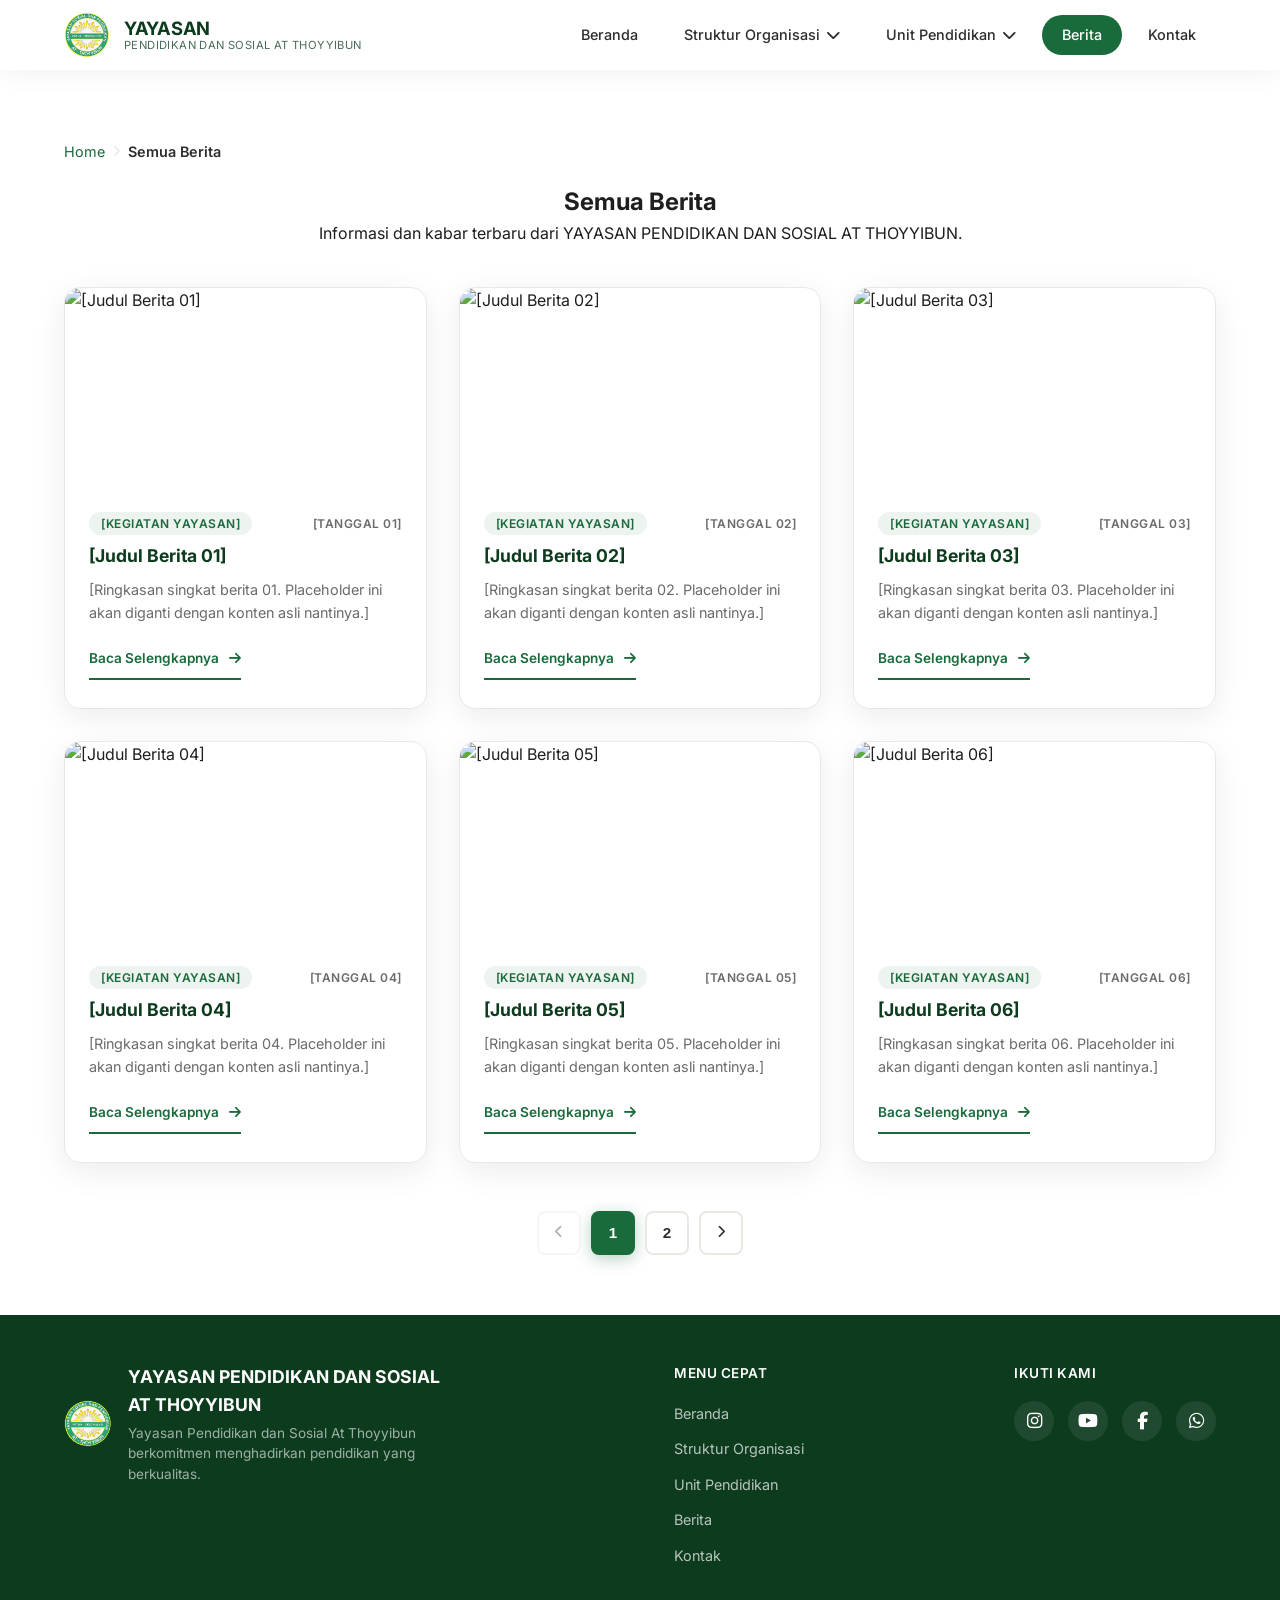
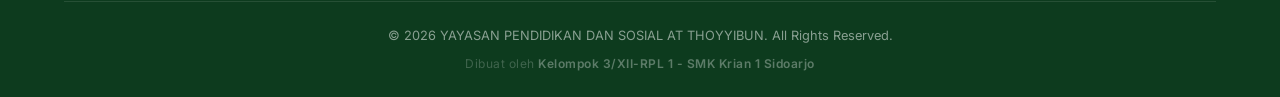
==== commit daab3ede: "Perubahan struktur" ====
--- a/berita.html
+++ b/berita.html
@@ -35,8 +35,19 @@
             <ul class="nav-links" id="navLinks">
                 <li><a href="index.html">Beranda</a></li>
                 
-                <!-- Link langsung Struktur Organisasi -->
-                <li><a href="struktur-organisasi.html">Struktur Organisasi</a></li>
+                <!-- Dropdown Struktur Organisasi -->
+                <li class="dropdown">
+                    <a href="#" class="dropbtn">Struktur Organisasi <i class="fas fa-chevron-down"></i></a>
+                    <div class="dropdown-content dropdown-struktur" id="strukturDropdownContent">
+                        <a href="struktur-organisasi.html" data-unit="pusat">Yayasan (Pusat)</a>
+                        <div class="dropdown-divider"></div>
+                        <a href="struktur-organisasi.html?unit=pondok" data-unit="pondok">Pondok</a>
+                        <a href="struktur-organisasi.html?unit=smp" data-unit="smp">SMP</a>
+                        <a href="struktur-organisasi.html?unit=ma" data-unit="ma">MA</a>
+                        <a href="struktur-organisasi.html?unit=tpq" data-unit="tpq">TPQ</a>
+                        <a href="struktur-organisasi.html?unit=lksa" data-unit="lksa">LKSA</a>
+                    </div>
+                </li>
                 
                 <!-- Dropdown Unit Pendidikan -->
                 <li class="dropdown">
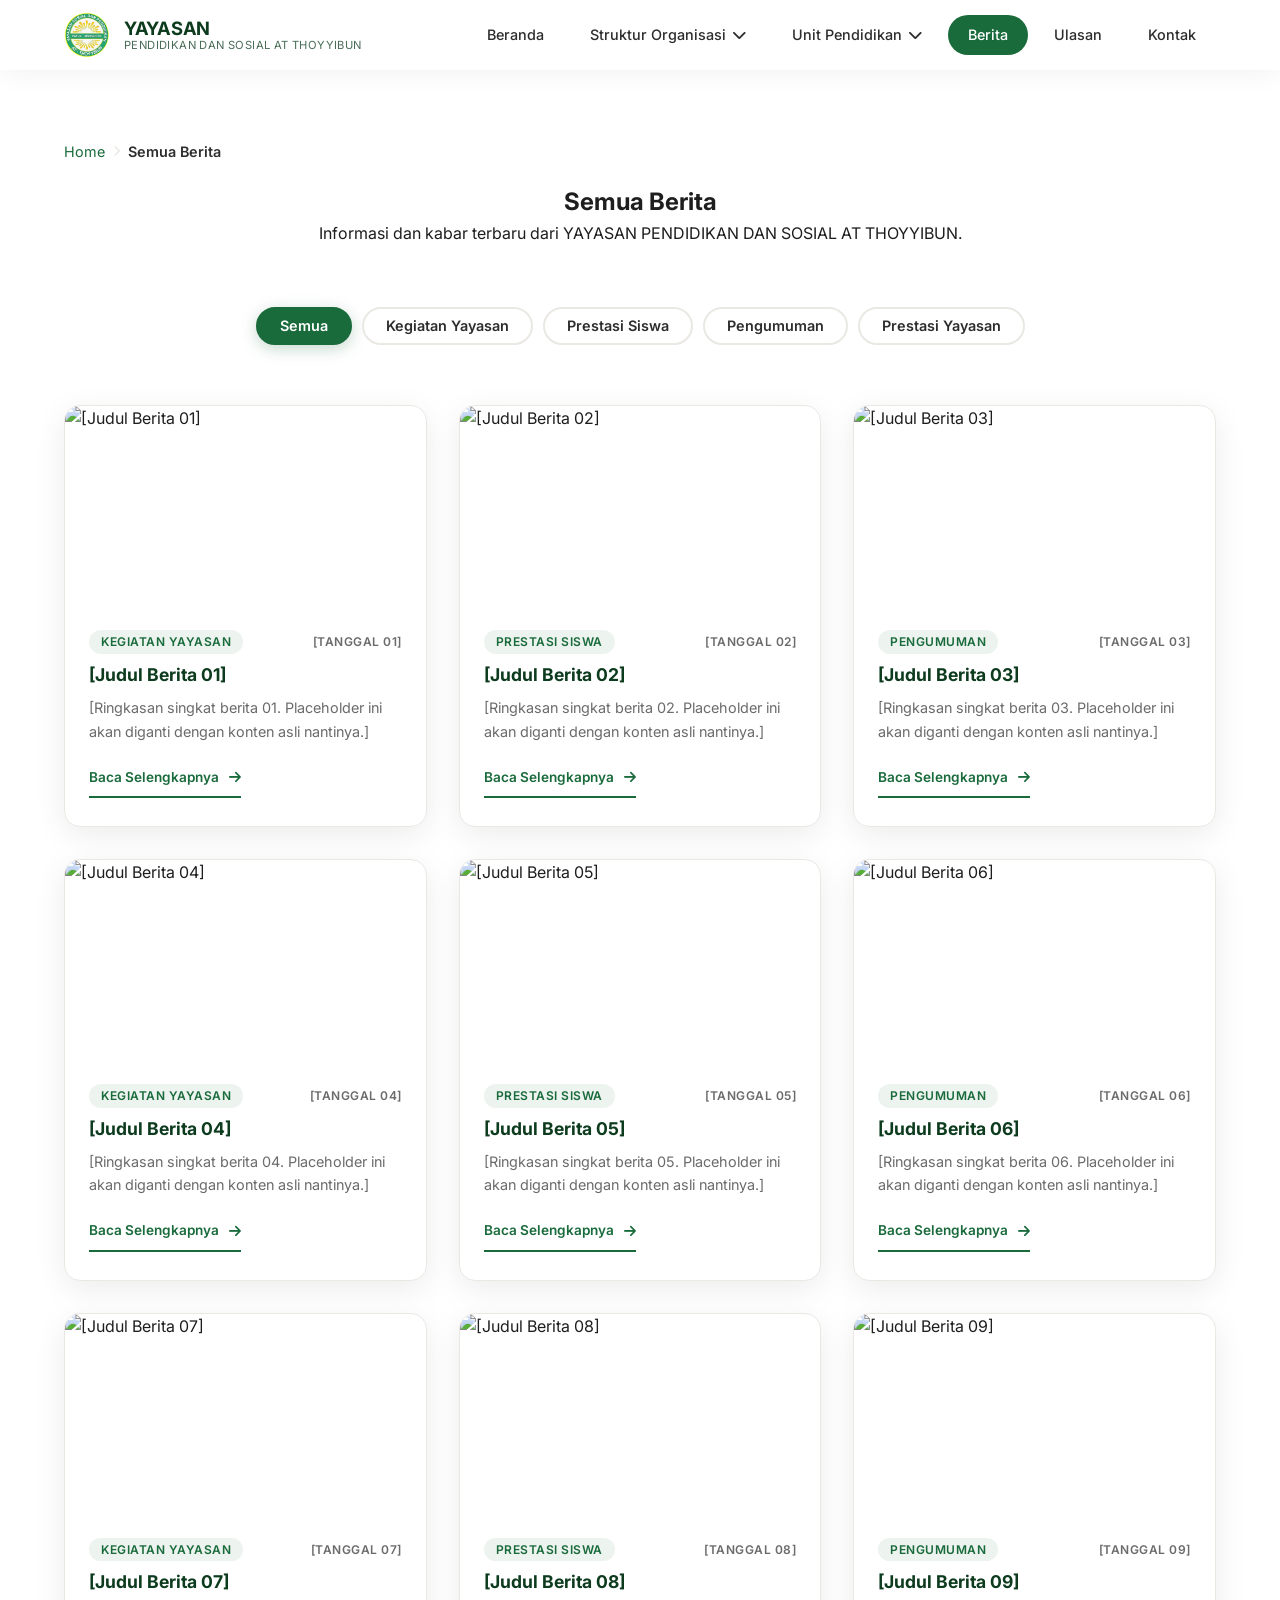
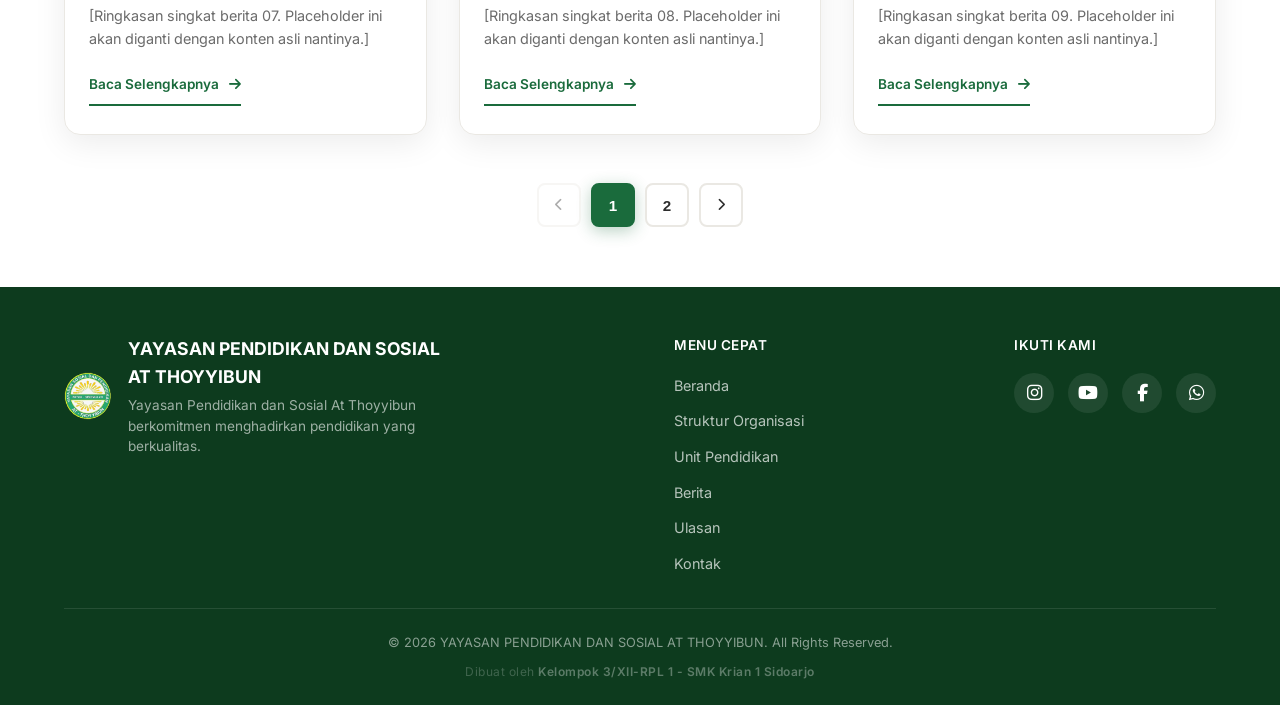
==== commit 6af1df08: "Penyempurnaan frontend" ====
--- a/berita.html
+++ b/berita.html
@@ -22,7 +22,7 @@
 <body>
 
     <!-- ====================
-    NAVBAR (KONSISTEN DENGAN INDEX.HTML)
+    NAVBAR
     ==================== -->
     <nav class="navbar navbar-solid" id="navbar">
         <div class="container">
@@ -62,6 +62,7 @@
                 </li>
 
                 <li><a href="berita.html" class="active">Berita</a></li>
+                <li><a href="ulasan.html">Ulasan</a></li>
                 <li><a href="index.html#kontak">Kontak</a></li>
             </ul>
             <button class="hamburger" id="hamburger" aria-label="Toggle menu">
@@ -77,7 +78,6 @@
     ==================== -->
     <section class="page-header">
         <div class="container">
-            <!-- Breadcrumb -->
             <nav class="breadcrumb" aria-label="Breadcrumb">
                 <ol>
                     <li><a href="index.html#berita">Home</a></li>
@@ -91,23 +91,34 @@
     </section>
 
     <!-- ====================
+    FILTER KATEGORI (BARU)
+    ==================== -->
+    <section class="kategori-filter-section">
+        <div class="container">
+            <div class="kategori-filter" id="kategoriFilter">
+                <!-- Pill kategori di-render oleh JS (renderKategoriFilter) -->
+            </div>
+        </div>
+    </section>
+
+    <!-- ====================
     DAFTAR BERITA
     ==================== -->
     <section class="news-page">
         <div class="container">
             <div class="news-grid" id="newsGrid">
-                <!-- Card akan di-render oleh JavaScript -->
+                <!-- Card di-render oleh JavaScript -->
             </div>
 
             <!-- Pagination -->
             <div class="pagination" id="pagination">
-                <!-- Tombol pagination akan di-render oleh JavaScript -->
+                <!-- Tombol pagination di-render oleh JavaScript -->
             </div>
         </div>
     </section>
 
     <!-- ====================
-    FOOTER (KONSISTEN DENGAN INDEX.HTML)
+    FOOTER
     ==================== -->
     <footer class="footer">
         <div class="container">
@@ -126,6 +137,7 @@
                         <li><a href="struktur-organisasi.html">Struktur Organisasi</a></li>
                         <li><a href="unit.html?unit=pondok">Unit Pendidikan</a></li>
                         <li><a href="berita.html">Berita</a></li>
+                        <li><a href="ulasan.html">Ulasan</a></li>
                         <li><a href="index.html#kontak">Kontak</a></li>
                     </ul>
                 </div>
--- a/css/style.css
+++ b/css/style.css
@@ -1,1700 +1,1819 @@
 /* ============================================
    RESET & BASE
    ============================================ */
-   *,
-   *::before,
-   *::after {
-       margin: 0;
-       padding: 0;
-       box-sizing: border-box;
-   }
-   
-   html {
-       scroll-behavior: smooth;
-   }
-   
-   body {
-       font-family: 'Inter', sans-serif;
-       color: #1e1e1e;
-       background: #ffffff;
-       line-height: 1.6;
-       overflow-x: hidden;
-   }
-   
-   img {
-       max-width: 100%;
-       display: block;
-   }
-   
-   a {
-       text-decoration: none;
-       color: inherit;
-   }
-   
-   ul {
-       list-style: none;
-   }
-   
-   .container {
-       max-width: 1200px;
-       margin: 0 auto;
-       padding: 0 24px;
-   }
-   
-   /* ============================================
-      CSS VARIABLES (DESIGN SYSTEM)
-      ============================================ */
-   :root {
-       --dark-green: #0d3b1e;
-       --emerald: #1a6b3c;
-       --emerald-light: #2d8a4e;
-       --gold: #c9a84c;
-       --gold-light: #e0c66a;
-       --white: #ffffff;
-       --off-white: #f8f6f1;
-       --gray-dark: #2d2d2d;
-       --gray-medium: #6b6b6b;
-       --gray-light: #eae8e3;
-       --shadow: 0 8px 32px rgba(0, 0, 0, 0.08);
-       --shadow-hover: 0 16px 48px rgba(0, 0, 0, 0.14);
-       --radius: 16px;
-       --transition: 0.35s cubic-bezier(0.4, 0, 0.2, 1);
-   }
-   
-   /* ============================================
-      NAVBAR
-      ============================================ */
-   .navbar {
-       position: fixed;
-       top: 0;
-       left: 0;
-       right: 0;
-       z-index: 999;
-       padding: 20px 0;
-       transition: background-color 0.4s cubic-bezier(0.4, 0, 0.2, 1),
-                   box-shadow 0.4s cubic-bezier(0.4, 0, 0.2, 1),
-                   padding 0.4s cubic-bezier(0.4, 0, 0.2, 1);
-       background: transparent;
-       will-change: background-color, box-shadow, padding;
-   }
-   
-   .navbar .container {
-       display: flex;
-       align-items: center;
-       justify-content: space-between;
-   }
-   
-   .nav-brand {
-       display: flex;
-       align-items: center;
-       gap: 14px;
-   }
-   
-   .logo-image {
-       width: 46px;
-       height: 46px;
-       object-fit: contain;
-       display: block;
-       flex-shrink: 0;
-       border-radius: 14px;
-   }
-   
-   .brand-text {
-       font-weight: 700;
-       font-size: 1.15rem;
-       color: var(--white);
-       transition: var(--transition);
-       letter-spacing: -0.3px;
-       line-height: 1.2;
-   }
-   
-   .brand-text small {
-       display: block;
-       font-weight: 400;
-       font-size: 0.7rem;
-       opacity: 0.75;
-       letter-spacing: 0.4px;
-   }
-   
-   .navbar.scrolled {
-       background: rgba(255, 255, 255, 0.94);
-       backdrop-filter: blur(14px);
-       -webkit-backdrop-filter: blur(14px);
-       box-shadow: 0 2px 28px rgba(0, 0, 0, 0.06);
-       padding: 12px 0;
-   }
-   
-   .navbar.scrolled .brand-text {
-       color: var(--dark-green);
-   }
-   
-   .nav-links {
-       display: flex;
-       align-items: center;
-       gap: 6px;
-   }
-   
-   .nav-links > li {
-       position: relative;
-       list-style: none;
-   }
-   
-   .nav-links > li > a {
-       padding: 8px 20px;
-       font-weight: 500;
-       font-size: 0.9rem;
-       color: rgba(255, 255, 255, 0.85);
-       border-radius: 50px;
-       transition: var(--transition);
-       white-space: nowrap;
-       display: flex;
-       align-items: center;
-       gap: 6px;
-   }
-   
-   .nav-links a:hover,
-   .nav-links a.active {
-       color: var(--white);
-       background: rgba(255, 255, 255, 0.15);
-   }
-   
-   .navbar.scrolled .nav-links > li > a {
-       color: var(--gray-dark);
-   }
-   
-   .navbar.scrolled .nav-links > li > a:hover,
-   .navbar.scrolled .nav-links > li > a.active {
-       color: var(--white);
-       background: var(--emerald);
-   }
-   
-   /* Dropdown - Smooth */
-   .dropdown-content {
-       position: absolute;
-       top: 100%;
-       left: 0;
-       background: var(--white);
-       min-width: 220px;
-       box-shadow: var(--shadow);
-       border-radius: 8px;
-       overflow: hidden;
-       z-index: 100;
-       padding: 8px 0;
-       opacity: 0;
-       visibility: hidden;
-       transform: translateY(-8px) scale(0.98);
-       transform-origin: top center;
-       transition:
-           opacity 0.35s cubic-bezier(0.4, 0, 0.2, 1),
-           transform 0.35s cubic-bezier(0.4, 0, 0.2, 1),
-           visibility 0.35s;
-       pointer-events: none;
-   }
-   
-   .dropdown:hover .dropdown-content,
-   .dropdown.open .dropdown-content {
-       opacity: 1;
-       visibility: visible;
-       transform: translateY(0) scale(1);
-       pointer-events: auto;
-   }
-   
-   .dropdown-content a {
-       display: block;
-       padding: 10px 20px;
-       color: var(--gray-dark) !important;
-       font-size: 0.85rem;
-       background: transparent !important;
-   }
-   
-   .dropdown-content a:hover {
-       background: rgba(26, 107, 60, 0.08) !important;
-       color: var(--emerald) !important;
-   }
-   
-   /* Chevron Rotation - Smooth */
-   .dropbtn i.fa-chevron-down {
-       display: inline-block;
-       transition: transform 0.4s cubic-bezier(0.4, 0, 0.2, 1);
-       will-change: transform;
-       transform-origin: center;
-   }
-   
-   .dropdown:hover .dropbtn i.fa-chevron-down,
-   .dropdown.open .dropbtn i.fa-chevron-down {
-       transform: rotate(180deg);
-   }
-   
-   /* Hamburger */
-   .hamburger {
-       display: none;
-       flex-direction: column;
-       gap: 5px;
-       cursor: pointer;
-       padding: 6px;
-       background: none;
-       border: none;
-       z-index: 1000;
-   }
-   
-   .hamburger span {
-       display: block;
-       width: 28px;
-       height: 3px;
-       background: var(--white);
-       border-radius: 4px;
-       transition: var(--transition);
-       transform-origin: center;
-   }
-   
-   .navbar.scrolled .hamburger span {
-       background: var(--dark-green);
-   }
-   
-   .navbar-solid .hamburger span {
-       background: var(--dark-green);
-   }
-   
-   .hamburger.active span:nth-child(1) {
-       transform: rotate(45deg) translate(6px, 6px);
-   }
-   .hamburger.active span:nth-child(2) {
-       opacity: 0;
-   }
-   .hamburger.active span:nth-child(3) {
-       transform: rotate(-45deg) translate(6px, -6px);
-   }
-   
-   /* ============================================
-      NAVBAR SOLID (untuk halaman berita & detail)
-      ============================================ */
-   .navbar-solid {
-       background: var(--white) !important;
-       box-shadow: 0 2px 28px rgba(0, 0, 0, 0.06);
-       padding: 12px 0;
-   }
-   
-   .navbar-solid .brand-text {
-       color: var(--dark-green) !important;
-   }
-   
-   .navbar-solid .nav-links > li > a {
-       color: var(--gray-dark) !important;
-   }
-   
-   .navbar-solid .nav-links > li > a:hover,
-   .navbar-solid .nav-links > li > a.active {
-       color: var(--white) !important;
-       background: var(--emerald) !important;
-   }
-   
-   /* ============================================
-      HERO / CAROUSEL
-      ============================================ */
-   .hero {
-       position: relative;
-       height: 100vh;
-       min-height: 600px;
-       overflow: hidden;
-   }
-   
-   .carousel {
-       position: relative;
-       width: 100%;
-       height: 100%;
-       min-height: 600px; 
-   }
-   
-   .carousel-slides {
-       position: relative;
-       width: 100%;
-       height: 100%;
-   }
-   
-   .carousel-slide {
-       position: absolute;
-       inset: 0;
-       opacity: 0;
-       transition: opacity 1.2s ease-in-out;
-       will-change: opacity;
-   }
-   
-   .carousel-slide.active {
-       opacity: 1;
-   }
-   
-   .hero-slide-image {
-       width: 100%;
-       height: 100%;
-       object-fit: cover;
-       display: block;
-   }
-   
-   .carousel-slide::after {
-       content: '';
-       position: absolute;
-       inset: 0;
-       background: linear-gradient(135deg, rgba(0, 0, 0, 0.55) 0%, rgba(0, 0, 0, 0.20) 100%);
-       pointer-events: none;
-       z-index: 1;
-   }
-   
-   .slide-content {
-       position: absolute;
-       inset: 0;
-       z-index: 10;
-       display: flex;
-       flex-direction: column;
-       justify-content: center;
-       align-items: flex-start;
-       padding: 0 24px;
-       max-width: 720px;
-       margin: 0 auto;
-       text-align: left;
-   }
-   
-   .slide-content .badge {
-       display: inline-block;
-       background: rgba(201, 168, 76, 0.20);
-       backdrop-filter: blur(4px);
-       -webkit-backdrop-filter: blur(4px);
-       padding: 6px 22px;
-       border-radius: 50px;
-       color: var(--gold-light);
-       font-weight: 500;
-       font-size: 0.8rem;
-       letter-spacing: 1px;
-       text-transform: uppercase;
-       margin-bottom: 20px;
-       border: 1px solid rgba(201, 168, 76, 0.20);
-   }
-   
-   .slide-content h1 {
-       font-size: 3.8rem;
-       font-weight: 600;
-       color: var(--white);
-       line-height: 1.1;
-       margin-bottom: 16px;
-       letter-spacing: -1px;
-   }
-   
-   .slide-content h1 span {
-       color: var(--gold-light);
-   }
-   
-   .slide-content p {
-       font-size: 1.2rem;
-       color: rgba(255, 255, 255, 0.85);
-       max-width: 520px;
-       line-height: 1.7;
-       margin-bottom: 32px;
-   }
-   
-   .btn-primary {
-       display: inline-block;
-       background: var(--emerald);
-       color: var(--white);
-       padding: 14px 36px;
-       border-radius: 50px;
-       font-weight: 600;
-       font-size: 0.95rem;
-       letter-spacing: 0.3px;
-       transition: var(--transition);
-       border: none;
-       cursor: pointer;
-       box-shadow: 0 4px 20px rgba(26, 107, 60, 0.35);
-   }
-   
-   .btn-primary:hover {
-       background: var(--dark-green);
-       transform: translateY(-3px);
-       box-shadow: 0 8px 32px rgba(13, 59, 30, 0.40);
-   }
-   
-   .btn-outline {
-       display: inline-block;
-       background: transparent;
-       color: var(--dark-green);
-       padding: 14px 36px;
-       border-radius: 50px;
-       font-weight: 600;
-       font-size: 0.95rem;
-       letter-spacing: 0.3px;
-       border: 2px solid var(--emerald);
-       transition: var(--transition);
-       cursor: pointer;
-   }
-   
-   .btn-outline:hover {
-       background: var(--emerald);
-       color: var(--white);
-       transform: translateY(-3px);
-   }
-   
-   .carousel-btn {
-       position: absolute;
-       top: 50%;
-       transform: translateY(-50%);
-       z-index: 20;
-       background: rgba(255, 255, 255, 0.15);
-       backdrop-filter: blur(6px);
-       border: 1px solid rgba(255, 255, 255, 0.20);
-       color: var(--white);
-       width: 48px;
-       height: 48px;
-       border-radius: 50%;
-       display: flex;
-       align-items: center;
-       justify-content: center;
-       font-size: 1.2rem;
-       cursor: pointer;
-       transition: var(--transition);
-   }
-   
-   .carousel-btn:hover {
-       background: rgba(255, 255, 255, 0.30);
-       transform: translateY(-50%) scale(1.05);
-   }
-   
-   .carousel-btn.prev { left: 24px; }
-   .carousel-btn.next { right: 24px; }
-   
-   .carousel-dots {
-       position: absolute;
-       bottom: 32px;
-       left: 50%;
-       transform: translateX(-50%);
-       z-index: 20;
-       display: flex;
-       gap: 12px;
-   }
-   
-   .carousel-dots .dot {
-       width: 12px;
-       height: 12px;
-       border-radius: 50%;
-       background: rgba(255, 255, 255, 0.35);
-       border: none;
-       cursor: pointer;
-       transition: var(--transition);
-   }
-   
-   .carousel-dots .dot.active {
-       background: var(--gold);
-       transform: scale(1.2);
-       box-shadow: 0 0 12px rgba(201, 168, 76, 0.40);
-   }
-   
-   /* ============================================
-      UNIT PENDIDIKAN (5 LOGO)
-      ============================================ */
-   .units-section {
-       padding: 100px 0;
-       background: var(--off-white);
-   }
-   
-   .units-logo-grid {
-       display: flex;
-       justify-content: space-around;
-       flex-wrap: wrap;
-       gap: 30px;
-       margin-top: 40px;
-   }
-   
-   .unit-logo-item {
-       display: block;               /* ← TAMBAHAN */
-       background: var(--white);
-       border-radius: var(--radius);
-       padding: 30px;
-       text-align: center;
-       box-shadow: var(--shadow);
-       transition: var(--transition);
-       width: 180px;
-       color: inherit;               /* ← TAMBAHAN */
-       text-decoration: none;        /* ← TAMBAHAN */
-       cursor: pointer;              /* ← TAMBAHAN */
-   }
-   
-   .unit-logo-item:hover {
-       transform: translateY(-5px);
-       box-shadow: var(--shadow-hover);
-   }
-   
-   .unit-logo-item img {
-       width: 80px;
-       height: 80px;
-       object-fit: contain;
-       margin: 0 auto 15px;
-   }
-   
-   .unit-logo-item h4 {
-       font-size: 1rem;
-       font-weight: 700;
-       color: var(--dark-green);
-   }
-   
-   /* ============================================
-      SAMBUTAN KETUA YAYASAN
-      ============================================ */
-   .profile-section {
-       padding: 100px 0;
-       background: var(--white);
-   }
-   
-   .profile-grid {
-       display: grid;
-       grid-template-columns: 1fr 1fr;
-       gap: 60px;
-       align-items: center;
-   }
-   
-   .profile-image img {
-       width: 100%;
-       max-width: 400px;
-       height: auto;
-       aspect-ratio: 4 / 5;
-       object-fit: cover;
-       border-radius: var(--radius);
-       box-shadow: var(--shadow-hover);
-       border: 4px solid var(--white);
-       transition: var(--transition);
-       margin: 0 auto;
-   }
-   
-   .profile-content h2 {
-       font-size: 2.6rem;
-       font-weight: 700;
-       line-height: 1.2;
-       color: var(--dark-green);
-       margin-bottom: 20px;
-   }
-   
-   .profile-content h2 span {
-       color: var(--gold);
-   }
-   
-   .profile-content .sambutan {
-       font-size: 1.05rem;
-       color: var(--gray-medium);
-       line-height: 1.8;
-       margin-bottom: 28px;
-   }
-   
-   .profile-author {
-       border-top: 3px solid var(--gold);
-       padding-top: 20px;
-       max-width: 320px;
-       margin-bottom: 24px;
-   }
-   
-   .profile-author h3 {
-       font-size: 1.3rem;
-       font-weight: 700;
-       color: var(--dark-green);
-       margin-bottom: 4px;
-   }
-   
-   .profile-author p {
-       font-size: 0.95rem;
-       color: var(--gray-medium);
-       font-weight: 500;
-   }
-   
-   /* ============================================
-      VISI & MISI
-      ============================================ */
-   .vision-section {
-       padding: 100px 0;
-       background: var(--white);
-   }
-   
-   .section-head {
-       margin-bottom: 56px;
-       text-align: center;
-   }
-   
-   .section-tag {
-       display: inline-block;
-       font-size: 0.8rem;
-       font-weight: 600;
-       letter-spacing: 1.5px;
-       text-transform: uppercase;
-       color: var(--emerald);
-       background: rgba(26, 107, 60, 0.10);
-       padding: 6px 18px;
-       border-radius: 50px;
-       margin-bottom: 16px;
-   }
-   
-   .section-title {
-       font-size: 2.6rem;
-       font-weight: 700;
-       line-height: 1.2;
-       color: var(--dark-green);
-       margin-bottom: 12px;
-   }
-   
-   .section-title span {
-       color: var(--gold);
-   }
-   
-   .section-sub {
-       font-size: 1.1rem;
-       color: var(--gray-medium);
-       max-width: 580px;
-       line-height: 1.7;
-       margin: 0 auto;
-   }
-   
-   .vision-grid {
-       display: grid;
-       grid-template-columns: 1fr 1.2fr;
-       gap: 48px;
-       align-items: stretch;
-       margin-top: 40px;
-   }
-   
-   .vision-card {
-       background: var(--off-white);
-       border-radius: var(--radius);
-       padding: 48px 40px;
-       border-left: 6px solid var(--gold);
-       box-shadow: var(--shadow);
-       display: flex;
-       flex-direction: column;
-       justify-content: center;
-   }
-   
-   .vision-label {
-       font-size: 0.75rem;
-       font-weight: 700;
-       letter-spacing: 2px;
-       text-transform: uppercase;
-       color: var(--gold);
-       margin-bottom: 12px;
-   }
-   
-   .vision-card blockquote {
-       font-size: 1.35rem;
-       font-weight: 500;
-       line-height: 1.8;
-       color: var(--gray-dark);
-       font-style: italic;
-       margin: 0;
-   }
-   
-   .mission-grid {
-       display: grid;
-       grid-template-columns: 1fr 1fr;
-       gap: 24px;
-   }
-   
-   .mission-item {
-       background: var(--white);
-       border-radius: var(--radius);
-       padding: 28px 24px;
-       box-shadow: var(--shadow);
-       border: 1px solid var(--gray-light);
-       transition: var(--transition);
-   }
-   
-   .mission-item:hover {
-       transform: translateY(-4px);
-       box-shadow: var(--shadow-hover);
-   }
-   
-   .mission-number {
-       font-size: 2rem;
-       font-weight: 800;
-       color: var(--gold);
-       opacity: 0.3;
-       line-height: 1;
-       margin-bottom: 8px;
-   }
-   
-   .mission-item h4 {
-       font-size: 1rem;
-       font-weight: 700;
-       color: var(--dark-green);
-       margin-bottom: 8px;
-   }
-   
-   .mission-item p {
-       font-size: 0.9rem;
-       color: var(--gray-medium);
-       line-height: 1.6;
-       margin: 0;
-   }
-   
-   /* ============================================
-      VIDEO PROFILE (TAMBAHAN DI HALAMAN UTAMA)
-      ============================================ */
-   .video-profile-section {
-       padding: 100px 0;
-       background: var(--off-white);
-   }
-   
-   .video-wrapper {
-       max-width: 800px;
-       margin: 0 auto;
-       border-radius: var(--radius);
-       overflow: hidden;
-       box-shadow: var(--shadow);
-       background: #000;
-   }
-   
-   .video-wrapper iframe {
-       width: 100%;
-       aspect-ratio: 16 / 9;
-       display: block;
-       border: none;
-   }
-   
-   /* Responsif untuk video */
-   @media (max-width: 768px) {
-       .video-profile-section {
-           padding: 60px 0;
-       }
-   }
-   
-   /* ============================================
-      BERITA (HIGHLIGHT & TERBARU)
-      ============================================ */
-   .news-highlight-section {
-       padding: 100px 0;
-       background: var(--off-white);
-   }
-   
-   .news-highlight-section .section-head,
-   .news-section .section-head {
-       margin-bottom: 56px;
-   }
-   
-   .news-grid-highlight {
-       display: grid;
-       grid-template-columns: repeat(3, 1fr);
-       gap: 32px;
-   }
-   
-   .news-section {
-       padding: 100px 0;
-       background: var(--white);
-   }
-   
-   .news-grid {
-       display: grid;
-       grid-template-columns: repeat(3, 1fr);
-       gap: 32px;
-   }
-   
-   .news-card {
-       background: var(--white);
-       border-radius: var(--radius);
-       overflow: hidden;
-       box-shadow: var(--shadow);
-       transition: var(--transition);
-       display: flex;
-       flex-direction: column;
-       border: 1px solid var(--gray-light);
-   }
-   
-   .news-card:hover {
-       transform: translateY(-8px);
-       box-shadow: var(--shadow-hover);
-       border-color: var(--emerald-light);
-   }
-   
-   .news-card-image {
-       overflow: hidden;
-       height: 200px;
-       flex-shrink: 0;
-   }
-   
-   .news-card-image img {
-       width: 100%;
-       height: 100%;
-       object-fit: cover;
-       transition: var(--transition);
-   }
-   
-   .news-card:hover .news-card-image img {
-       transform: scale(1.05);
-   }
-   
-   .news-card-content {
-       padding: 24px 24px 28px;
-       flex: 1;
-       display: flex;
-       flex-direction: column;
-   }
-   
-   .news-meta {
-       display: flex;
-       justify-content: space-between;
-       align-items: center;
-       font-size: 0.75rem;
-       font-weight: 600;
-       text-transform: uppercase;
-       letter-spacing: 0.5px;
-       margin-bottom: 10px;
-       color: var(--gray-medium);
-   }
-   
-   .news-category {
-       color: var(--emerald);
-       background: rgba(26, 107, 60, 0.08);
-       padding: 2px 12px;
-       border-radius: 50px;
-   }
-   
-   .news-date {
-       color: var(--gray-medium);
-   }
-   
-   .news-card-content h3 {
-       font-size: 1.1rem;
-       font-weight: 700;
-       color: var(--dark-green);
-       margin-bottom: 10px;
-       line-height: 1.3;
-   }
-   
-   .news-card-content p {
-       font-size: 0.9rem;
-       color: var(--gray-medium);
-       line-height: 1.6;
-       margin-bottom: 16px;
-       flex: 1;
-   }
-   
-   .btn-news {
-       display: inline-flex;
-       align-items: center;
-       gap: 10px;
-       align-self: flex-start;
-       background: transparent;
-       color: var(--emerald);
-       font-weight: 600;
-       font-size: 0.85rem;
-       padding: 8px 0;
-       border-bottom: 2px solid var(--emerald);
-       transition: var(--transition);
-       cursor: pointer;
-   }
-   
-   .btn-news:hover {
-       color: var(--dark-green);
-       border-bottom-color: var(--gold);
-       gap: 14px;
-   }
-   
-   .news-footer {
-       text-align: center;
-       margin-top: 48px;
-   }
-   
-   .news-footer .btn-primary {
-       padding: 14px 48px;
-   }
-   
-   /* ============================================
-      BREADCRUMB (TAMBAHAN BARU)
-      ============================================ */
-   .breadcrumb {
-       margin-bottom: 20px;
-       font-size: 0.9rem;
-       color: var(--gray-medium);
-   }
-   
-   .breadcrumb ol {
-       display: flex;
-       align-items: center;
-       list-style: none;
-       padding: 0;
-       margin: 0;
-       gap: 8px;
-       flex-wrap: wrap;
-   }
-   
-   .breadcrumb li {
-       display: flex;
-       align-items: center;
-       gap: 8px;
-   }
-   
-   .breadcrumb a {
-       color: var(--emerald);
-       text-decoration: none;
-       transition: var(--transition);
-   }
-   
-   .breadcrumb a:hover {
-       color: var(--dark-green);
-   }
-   
-   .breadcrumb .separator {
-       color: var(--gray-light);
-       font-size: 0.7rem;
-   }
-   
-   .breadcrumb .current {
-       color: var(--gray-dark);
-       font-weight: 600;
-   }
-   
-   /* ============================================
-      PAGE HEADER (TAMBAHAN UNTUK DESKTOP)
-      ============================================ */
-   .page-header {
-       padding-top: 140px; /* Memberi jarak agar tidak tertutup navbar */
-       padding-bottom: 40px;
-       text-align: center;
-   }
-   
-   /* ============================================
-      PAGINATION (TAMBAHAN BARU)
-      ============================================ */
-   .pagination {
-       display: flex;
-       justify-content: center;
-       align-items: center;
-       gap: 10px;
-       margin-top: 48px;
-       margin-bottom: 60px;
-       flex-wrap: wrap;
-   }
-   
-   .page-btn {
-       display: inline-flex;
-       align-items: center;
-       justify-content: center;
-       min-width: 44px;
-       height: 44px;
-       padding: 0 12px;
-       border: 2px solid var(--gray-light);
-       border-radius: 8px;
-       background: var(--white);
-       color: var(--gray-dark);
-       font-weight: 600;
-       font-size: 0.95rem;
-       cursor: pointer;
-       transition: var(--transition);
-   }
-   
-   .page-btn:hover {
-       background: var(--emerald);
-       color: var(--white);
-       border-color: var(--emerald);
-       transform: translateY(-2px);
-       box-shadow: 0 4px 16px rgba(26, 107, 60, 0.25);
-   }
-   
-   .page-btn.active {
-       background: var(--emerald);
-       color: var(--white);
-       border-color: var(--emerald);
-       box-shadow: 0 4px 16px rgba(26, 107, 60, 0.30);
-   }
-   
-   .page-btn:disabled {
-       opacity: 0.4;
-       cursor: not-allowed;
-   }
-   
-   .page-btn:disabled:hover {
-       background: var(--white);
-       color: var(--gray-dark);
-       border-color: var(--gray-light);
-       transform: none;
-       box-shadow: none;
-   }
-   
-   .page-btn.prev-btn i,
-   .page-btn.next-btn i {
-       font-size: 0.8rem;
-   }
-   
-   .page-dots {
-       display: inline-flex;
-       align-items: center;
-       justify-content: center;
-       min-width: 40px;
-       height: 44px;
-       color: var(--gray-medium);
-       font-size: 1.2rem;
-   }
-   
-   /* ============================================
-      TESTIMONI (FLOATING GLASS CAROUSEL)
-      ============================================ */
-   .testimoni-section {
-       padding: 100px 0;
-       background: linear-gradient(135deg, #e8f5ec 0%, #f8f6f1 40%, #e0ebe3 100%);
-       position: relative;
-       overflow: hidden;
-   }
-   
-   /* Dekorasi blob warna di belakang → biar efek kaca kelihatan */
-   .testimoni-section::before {
-       content: '';
-       position: absolute;
-       top: -10%;
-       left: -5%;
-       width: 400px;
-       height: 400px;
-       border-radius: 50%;
-       background: radial-gradient(circle, rgba(201, 168, 76, 0.18), transparent 70%);
-       pointer-events: none;
-       z-index: 0;
-   }
-   
-   .testimoni-section::after {
-       content: '';
-       position: absolute;
-       bottom: -10%;
-       right: -5%;
-       width: 500px;
-       height: 500px;
-       border-radius: 50%;
-       background: radial-gradient(circle, rgba(26, 107, 60, 0.12), transparent 70%);
-       pointer-events: none;
-       z-index: 0;
-   }
-   
-   .testimoni-section .container {
-       position: relative;
-       z-index: 1;
-   }
-   
-   .testimoni-carousel {
-       position: relative;
-       overflow: hidden;
-       padding: 40px 0;
-       margin-top: 40px;
-       /* fade di tepi kiri & kanan biar rapi */
-       -webkit-mask-image: linear-gradient(90deg, transparent 0%, #000 8%, #000 92%, transparent 100%);
-       mask-image: linear-gradient(90deg, transparent 0%, #000 8%, #000 92%, transparent 100%);
-   }
-   
-   .testimoni-track {
-       display: flex;
-       gap: 24px;
-       transition: transform 0.9s cubic-bezier(0.65, 0, 0.35, 1);
-       will-change: transform;
-       transform: translateX(0);
-   }
-   
-   .testimoni-item {
-       flex: 0 0 80%;
-       display: flex;
-       align-items: stretch;
-       opacity: 0.55;
-       transition: opacity 0.6s ease;
-   }
-   
-   .testimoni-item.active {
-       opacity: 1;
-   }
-   
-   /* Card kaca (glassmorphism) */
-   .testimoni-card {
-       flex: 1;
-       display: flex;
-       flex-direction: column;
-       align-items: center;
-       justify-content: center;
-       padding: 48px 40px;
-       border-radius: 24px;
-       text-align: center;
-       position: relative;
-       overflow: hidden;
-   
-       /* Efek kaca */
-       background: rgba(255, 255, 255, 0.45);
-       backdrop-filter: blur(18px) saturate(140%);
-       -webkit-backdrop-filter: blur(18px) saturate(140%);
-       border: 1px solid rgba(255, 255, 255, 0.7);
-   
-       box-shadow:
-           0 8px 32px rgba(13, 59, 30, 0.10),
-           0 2px 6px rgba(13, 59, 30, 0.04),
-           inset 0 1px 0 rgba(255, 255, 255, 0.85);
-   
-       /* Floating naik-turun */
-       animation: floatCard 4.5s ease-in-out infinite;
-   }
-   
-   /* Efek shine di bagian atas card */
-   .testimoni-card::before {
-       content: '';
-       position: absolute;
-       top: 0;
-       left: 0;
-       right: 0;
-       height: 50%;
-       background: linear-gradient(180deg, rgba(255, 255, 255, 0.55), transparent);
-       pointer-events: none;
-       z-index: 0;
-   }
-   
-   .testimoni-card > * {
-       position: relative;
-       z-index: 1;
-   }
-   
-   /* Efek floating */
-   @keyframes floatCard {
-       0%, 100% {
-           transform: translateY(0);
-       }
-       50% {
-           transform: translateY(-12px);
-       }
-   }
-   
-   /* Delay berbeda tiap card → biar floating-nya tidak seragam */
-   .testimoni-item:nth-child(1) .testimoni-card { animation-delay: 0s; }
-   .testimoni-item:nth-child(2) .testimoni-card { animation-delay: 0.4s; }
-   .testimoni-item:nth-child(3) .testimoni-card { animation-delay: 0.8s; }
-   .testimoni-item:nth-child(4) .testimoni-card { animation-delay: 1.2s; }
-   .testimoni-item:nth-child(5) .testimoni-card { animation-delay: 1.6s; }
-   
-   .testimoni-card img {
-       width: 84px;
-       height: 84px;
-       border-radius: 50%;
-       object-fit: cover;
-       margin: 0 auto 16px;
-       border: 3px solid rgba(201, 168, 76, 0.75);
-       box-shadow: 0 6px 18px rgba(201, 168, 76, 0.30);
-   }
-   
-   .testimoni-card h4 {
-       font-size: 1.2rem;
-       font-weight: 700;
-       color: var(--dark-green);
-       margin-bottom: 4px;
-   }
-   
-   .testimoni-card > span {
-       display: block;
-       font-size: 0.85rem;
-       color: var(--gold);
-       font-weight: 600;
-       margin-bottom: 16px;
-   }
-   
-   .testimoni-card p {
-       font-size: 1rem;
-       color: var(--gray-medium);
-       line-height: 1.8;
-       font-style: italic;
-       max-width: 520px;
-       margin: 0 auto;
-   }
-   
-   /* Responsif */
-   @media (max-width: 768px) {
-       .testimoni-item {
-           flex: 0 0 85%;
-       }
-       .testimoni-card {
-           padding: 36px 24px;
-       }
-       .testimoni-card p {
-           font-size: 0.95rem;
-       }
-   }
-   
-   @media (max-width: 576px) {
-       .testimoni-item {
-           flex: 0 0 90%;
-       }
-       .testimoni-card {
-           padding: 32px 20px;
-           border-radius: 20px;
-       }
-       .testimoni-card img {
-           width: 68px;
-           height: 68px;
-       }
-       .testimoni-card h4 {
-           font-size: 1.05rem;
-       }
-       .testimoni-card p {
-           font-size: 0.9rem;
-       }
-   }
-   
-   /* ============================================
-      KONTAK & PETA
-      ============================================ */
-   .contact-section {
-       padding: 100px 0 80px;
-       background: var(--white);
-   }
-   
-   .contact-grid {
-       display: grid;
-       grid-template-columns: 1fr 1.2fr;
-       gap: 60px;
-       margin-top: 40px;
-   }
-   
-   .contact-info {
-       display: flex;
-       flex-direction: column;
-       gap: 28px;
-   }
-   
-   .info-item {
-       display: flex;
-       align-items: flex-start;
-       gap: 18px;
-   }
-   
-   .info-icon {
-       flex-shrink: 0;
-       width: 48px;
-       height: 48px;
-       background: rgba(26, 107, 60, 0.10);
-       border-radius: 12px;
-       display: flex;
-       align-items: center;
-       justify-content: center;
-       color: var(--emerald);
-       font-size: 1.2rem;
-       transition: var(--transition);
-   }
-   
-   .info-item:hover .info-icon {
-       background: var(--emerald);
-       color: var(--white);
-   }
-   
-   .info-item h4 {
-       font-size: 0.9rem;
-       font-weight: 600;
-       color: var(--gray-dark);
-       margin-bottom: 4px;
-   }
-   
-   .info-item p, .info-item a {
-       font-size: 0.95rem;
-       color: var(--gray-medium);
-       line-height: 1.5;
-   }
-   
-   .info-item.social .social-links {
-       display: flex;
-       gap: 16px;
-       margin-top: 6px;
-   }
-   
-   .info-item.social .social-links a {
-       display: inline-flex;
-       align-items: center;
-       justify-content: center;
-       width: 40px;
-       height: 40px;
-       background: var(--off-white);
-       border-radius: 50%;
-       color: var(--gray-dark);
-       font-size: 1.1rem;
-       transition: var(--transition);
-   }
-   
-   .info-item.social .social-links a:hover {
-       background: var(--emerald);
-       color: var(--white);
-   }
-   
-   .btn-whatsapp {
-       display: inline-flex;
-       align-items: center;
-       justify-content: center;
-       gap: 10px;
-       background: #25D366;
-       color: var(--white);
-       padding: 14px 24px;
-       border-radius: 50px;
-       font-weight: 600;
-       font-size: 0.95rem;
-       margin-top: 16px;
-       transition: var(--transition);
-       box-shadow: 0 4px 20px rgba(37, 211, 102, 0.35);
-   }
-   
-   .btn-whatsapp:hover {
-       background: #1eb857;
-       transform: translateY(-3px);
-   }
-   
-   .contact-form-wrapper {
-       background: var(--off-white);
-       border-radius: var(--radius);
-       padding: 36px 40px;
-       box-shadow: var(--shadow);
-   }
-   
-   .contact-form-wrapper h3 {
-       font-size: 1.5rem;
-       font-weight: 700;
-       color: var(--dark-green);
-       margin-bottom: 24px;
-   }
-   
-   .contact-form .form-group {
-       margin-bottom: 18px;
-   }
-   
-   .contact-form label {
-       display: block;
-       font-size: 0.85rem;
-       font-weight: 600;
-       color: var(--gray-dark);
-       margin-bottom: 6px;
-   }
-   
-   .contact-form input,
-   .contact-form textarea {
-       width: 100%;
-       padding: 12px 16px;
-       border: 1px solid var(--gray-light);
-       border-radius: 8px;
-       font-family: 'Inter', sans-serif;
-       font-size: 0.95rem;
-       transition: var(--transition);
-       background: var(--white);
-       color: var(--gray-dark);
-   }
-   
-   .contact-form input:focus,
-   .contact-form textarea:focus {
-       outline: none;
-       border-color: var(--emerald);
-       box-shadow: 0 0 0 4px rgba(26, 107, 60, 0.10);
-   }
-   
-   .contact-form .btn-primary {
-       width: 100%;
-       justify-content: center;
-   }
-   
-   .map-container {
-       margin-top: 48px;
-       border-radius: var(--radius);
-       overflow: hidden;
-       box-shadow: var(--shadow);
-       height: 320px;
-   }
-   
-   .map-container iframe {
-       width: 100%;
-       height: 100%;
-       border: none;
-       display: block;
-   }
-   
-   /* ============================================
-      FOOTER
-      ============================================ */
-   .footer {
-       background: var(--dark-green);
-       color: rgba(255, 255, 255, 0.85);
-       padding: 48px 0 24px;
-   }
-   
-   .footer-grid {
-       display: flex;
-       justify-content: space-between;
-       align-items: flex-start;
-       flex-wrap: wrap;
-       gap: 32px;
-       padding-bottom: 32px;
-       border-bottom: 1px solid rgba(255, 255, 255, 0.10);
-   }
-   
-   .footer-brand {
-       display: flex;
-       align-items: center;
-       gap: 16px;
-       max-width: 400px;
-   }
-   
-   .footer-logo-image {
-       width: 48px;
-       height: 48px;
-       object-fit: contain;
-       display: block;
-       flex-shrink: 0;
-   }
-   
-   .footer-brand h3 {
-       font-size: 1.1rem;
-       font-weight: 700;
-       color: var(--white);
-       margin-bottom: 4px;
-   }
-   
-   .footer-brand p {
-       font-size: 0.85rem;
-       opacity: 0.7;
-       line-height: 1.5;
-       margin: 0;
-   }
-   
-   .footer-links h4,
-   .footer-social h4 {
-       font-size: 0.85rem;
-       font-weight: 600;
-       color: var(--white);
-       margin-bottom: 16px;
-       text-transform: uppercase;
-       letter-spacing: 0.5px;
-   }
-   
-   .footer-links ul {
-       display: flex;
-       flex-direction: column;
-       gap: 10px;
-   }
-   
-   .footer-links a {
-       font-size: 0.9rem;
-       color: rgba(255, 255, 255, 0.7);
-       transition: var(--transition);
-   }
-   
-   .footer-links a:hover {
-       color: var(--gold);
-   }
-   
-   .footer-social .social-links {
-       display: flex;
-       gap: 14px;
-   }
-   
-   .footer-social .social-links a {
-       display: inline-flex;
-       align-items: center;
-       justify-content: center;
-       width: 40px;
-       height: 40px;
-       background: rgba(255, 255, 255, 0.08);
-       border-radius: 50%;
-       color: var(--white);
-       font-size: 1.1rem;
-       transition: var(--transition);
-   }
-   
-   .footer-social .social-links a:hover {
-       background: var(--gold);
-       color: var(--dark-green);
-       transform: translateY(-3px);
-   }
-   
-   .footer-bottom {
-       text-align: center;
-       padding-top: 24px;
-   }
-   
-   .footer-bottom p {
-       font-size: 0.8rem;
-       opacity: 0.6;
-       margin: 0;
-   }
-   
-   /* ============================================
-      ANIMATIONS & INTERACTIONS
-      ============================================ */
-   .fade-up {
-       opacity: 0;
-       transform: translateY(50px);
-       transition: opacity 0.8s cubic-bezier(0.25, 0.46, 0.45, 0.94),
-                   transform 0.8s cubic-bezier(0.25, 0.46, 0.45, 0.94);
-   }
-   
-   .fade-up.visible {
-       opacity: 1;
-       transform: translateY(0);
-   }
-   
-   .stagger-child {
-       opacity: 0;
-       transform: translateY(40px);
-       transition: opacity 0.7s cubic-bezier(0.25, 0.46, 0.45, 0.94),
-                   transform 0.7s cubic-bezier(0.25, 0.46, 0.45, 0.94);
-   }
-   
-   .stagger-child.visible {
-       opacity: 1;
-       transform: translateY(0);
-   }
-   
-   /* ============================================
-      DETAIL BERITA (PENYEMPURNAAN TAMPILAN)
-      ============================================ */
-   .detail-section {
-       padding-top: 140px; /* Agar tidak tertutup navbar */
-       padding-bottom: 60px;
-       background: var(--white);
-   }
-   
-   .detail-wrapper {
-       max-width: 800px; /* Membatasi lebar agar rapi di tengah */
-       margin: 0 auto;
-   }
-   
-   .detail-meta {
-       display: flex;
-       align-items: center;
-       gap: 16px;
-       margin-bottom: 16px;
-       flex-wrap: wrap;
-   }
-   
-   .detail-category {
-       font-size: 0.75rem;
-       font-weight: 600;
-       text-transform: uppercase;
-       color: var(--emerald);
-       background: rgba(26, 107, 60, 0.08);
-       padding: 4px 16px;
-       border-radius: 50px;
-   }
-   
-   .detail-date {
-       font-size: 0.85rem;
-       color: var(--gray-medium);
-   }
-   
-   .detail-title {
-       font-size: 2.4rem;
-       font-weight: 800;
-       color: var(--dark-green);
-       line-height: 1.2;
-       margin-bottom: 24px;
-   }
-   
-   /* Gambar Utama */
-   .detail-image {
-       width: 100%;
-       border-radius: var(--radius);
-       overflow: hidden;
-       margin-bottom: 32px;
-       box-shadow: var(--shadow);
-   }
-   
-   .detail-image img {
-       width: 100%;
-       height: auto;
-       display: block;
-   }
-   
-   /* Isi Konten Berita */
-   .detail-content {
-       font-size: 1.05rem;
-       line-height: 1.8;
-       color: var(--gray-dark);
-   }
-   
-   .detail-content p {
-       margin-bottom: 20px;
-   }
-   
-   .detail-content h2 {
-       font-size: 1.6rem;
-       font-weight: 700;
-       color: var(--dark-green);
-       margin-top: 32px;
-       margin-bottom: 16px;
-   }
-   
-   .detail-content h3 {
-       font-size: 1.3rem;
-       font-weight: 600;
-       color: var(--dark-green);
-       margin-top: 24px;
-       margin-bottom: 12px;
-   }
-   
-   .detail-content ul,
-   .detail-content ol {
-       margin: 16px 0 20px 24px;
-   }
-   
-   .detail-content li {
-       margin-bottom: 8px;
-       line-height: 1.7;
-   }
-   
-   /* Tombol Kembali ke Berita */
-   .detail-back {
-       margin-top: 48px;
-       padding-top: 32px;
-       border-top: 1px solid var(--gray-light);
-   }
-   
-   .detail-back .btn-news {
-       font-size: 0.95rem;
-       gap: 12px;
-   }
-   
-   .detail-back .btn-news:hover {
-       gap: 16px;
-   }
-   
-   /* Watermark Footer */
-   .footer-bottom .watermark {
-       font-size: 0.75rem;
-       color: rgba(255, 255, 255, 0.35); /* Warna putih transparan */
-       margin-top: 8px;
-       letter-spacing: 0.5px;
-   }
-   
-   .footer-bottom .watermark strong {
-       color: rgba(255, 255, 255, 0.55); /* Sedikit lebih terang untuk nama */
-       font-weight: 600;
-   }
-   
-   .stagger-child:nth-child(1) { transition-delay: 0.05s; }
-   .stagger-child:nth-child(2) { transition-delay: 0.15s; }
-   .stagger-child:nth-child(3) { transition-delay: 0.25s; }
-   .stagger-child:nth-child(4) { transition-delay: 0.35s; }
-   .stagger-child:nth-child(5) { transition-delay: 0.45s; }
-   .stagger-child:nth-child(6) { transition-delay: 0.55s; }
-   .stagger-child:nth-child(7) { transition-delay: 0.65s; }
-   .stagger-child:nth-child(8) { transition-delay: 0.75s; }
-   .stagger-child:nth-child(9) { transition-delay: 0.85s; }
-   .stagger-child:nth-child(10) { transition-delay: 0.95s; }
-   
-   /* ============================================
-      PAGE TRANSITION (SMOOTH NAVIGATION)
-      Tambahan - tidak mengubah style yang ada
-      ============================================ */
-   
-   /* Animasi masuk saat halaman selesai dimuat */
-   @keyframes pageEnter {
-       from {
-           opacity: 0;
-           transform: translateY(10px);
-       }
-       to {
-           opacity: 1;
-           transform: translateY(0);
-       }
-   }
-   
-   body {
-       animation: pageEnter 0.5s cubic-bezier(0.25, 0.46, 0.45, 0.94) both;
-   }
-   
-   /* Animasi keluar saat user klik link internal */
-   body.page-exit {
-       animation: none;
-       opacity: 0;
-       transform: translateY(-6px);
-       transition: opacity 0.3s ease, transform 0.3s ease;
-       pointer-events: none;
-   }+*,
+*::before,
+*::after {
+    margin: 0;
+    padding: 0;
+    box-sizing: border-box;
+}
+
+html {
+    scroll-behavior: smooth;
+}
+
+body {
+    font-family: 'Inter', sans-serif;
+    color: #1e1e1e;
+    background: #ffffff;
+    line-height: 1.6;
+    overflow-x: hidden;
+}
+
+img {
+    max-width: 100%;
+    display: block;
+}
+
+a {
+    text-decoration: none;
+    color: inherit;
+}
+
+ul {
+    list-style: none;
+}
+
+.container {
+    max-width: 1200px;
+    margin: 0 auto;
+    padding: 0 24px;
+}
+
+/* ============================================
+   CSS VARIABLES (DESIGN SYSTEM)
+   ============================================ */
+:root {
+    --dark-green: #0d3b1e;
+    --emerald: #1a6b3c;
+    --emerald-light: #2d8a4e;
+    --gold: #c9a84c;
+    --gold-light: #e0c66a;
+    --white: #ffffff;
+    --off-white: #f8f6f1;
+    --gray-dark: #2d2d2d;
+    --gray-medium: #6b6b6b;
+    --gray-light: #eae8e3;
+    --shadow: 0 8px 32px rgba(0, 0, 0, 0.08);
+    --shadow-hover: 0 16px 48px rgba(0, 0, 0, 0.14);
+    --radius: 16px;
+    --transition: 0.35s cubic-bezier(0.4, 0, 0.2, 1);
+}
+
+/* ============================================
+   NAVBAR
+   ============================================ */
+.navbar {
+    position: fixed;
+    top: 0;
+    left: 0;
+    right: 0;
+    z-index: 999;
+    padding: 20px 0;
+    transition: background-color 0.4s cubic-bezier(0.4, 0, 0.2, 1),
+                box-shadow 0.4s cubic-bezier(0.4, 0, 0.2, 1),
+                padding 0.4s cubic-bezier(0.4, 0, 0.2, 1);
+    background: transparent;
+    will-change: background-color, box-shadow, padding;
+}
+
+.navbar .container {
+    display: flex;
+    align-items: center;
+    justify-content: space-between;
+}
+
+.nav-brand {
+    display: flex;
+    align-items: center;
+    gap: 14px;
+}
+
+.logo-image {
+    width: 46px;
+    height: 46px;
+    object-fit: contain;
+    display: block;
+    flex-shrink: 0;
+    border-radius: 14px;
+}
+
+.brand-text {
+    font-weight: 700;
+    font-size: 1.15rem;
+    color: var(--white);
+    transition: var(--transition);
+    letter-spacing: -0.3px;
+    line-height: 1.2;
+}
+
+.brand-text small {
+    display: block;
+    font-weight: 400;
+    font-size: 0.7rem;
+    opacity: 0.75;
+    letter-spacing: 0.4px;
+}
+
+.navbar.scrolled {
+    background: rgba(255, 255, 255, 0.94);
+    backdrop-filter: blur(14px);
+    -webkit-backdrop-filter: blur(14px);
+    box-shadow: 0 2px 28px rgba(0, 0, 0, 0.06);
+    padding: 12px 0;
+}
+
+.navbar.scrolled .brand-text {
+    color: var(--dark-green);
+}
+
+.nav-links {
+    display: flex;
+    align-items: center;
+    gap: 6px;
+}
+
+.nav-links > li {
+    position: relative;
+    list-style: none;
+}
+
+.nav-links > li > a {
+    padding: 8px 20px;
+    font-weight: 500;
+    font-size: 0.9rem;
+    color: rgba(255, 255, 255, 0.85);
+    border-radius: 50px;
+    transition: var(--transition);
+    white-space: nowrap;
+    display: flex;
+    align-items: center;
+    gap: 6px;
+}
+
+.nav-links a:hover,
+.nav-links a.active {
+    color: var(--white);
+    background: rgba(255, 255, 255, 0.15);
+}
+
+.navbar.scrolled .nav-links > li > a {
+    color: var(--gray-dark);
+}
+
+.navbar.scrolled .nav-links > li > a:hover,
+.navbar.scrolled .nav-links > li > a.active {
+    color: var(--white);
+    background: var(--emerald);
+}
+
+/* Dropdown - Smooth */
+.dropdown-content {
+    position: absolute;
+    top: 100%;
+    left: 0;
+    background: var(--white);
+    min-width: 220px;
+    box-shadow: var(--shadow);
+    border-radius: 8px;
+    overflow: hidden;
+    z-index: 100;
+    padding: 8px 0;
+    opacity: 0;
+    visibility: hidden;
+    transform: translateY(-8px) scale(0.98);
+    transform-origin: top center;
+    transition:
+        opacity 0.35s cubic-bezier(0.4, 0, 0.2, 1),
+        transform 0.35s cubic-bezier(0.4, 0, 0.2, 1),
+        visibility 0.35s;
+    pointer-events: none;
+}
+
+.dropdown:hover .dropdown-content,
+.dropdown.open .dropdown-content {
+    opacity: 1;
+    visibility: visible;
+    transform: translateY(0) scale(1);
+    pointer-events: auto;
+}
+
+.dropdown-content a {
+    display: block;
+    padding: 10px 20px;
+    color: var(--gray-dark) !important;
+    font-size: 0.85rem;
+    background: transparent !important;
+}
+
+.dropdown-content a:hover {
+    background: rgba(26, 107, 60, 0.08) !important;
+    color: var(--emerald) !important;
+}
+
+/* Chevron Rotation - Smooth */
+.dropbtn i.fa-chevron-down {
+    display: inline-block;
+    transition: transform 0.4s cubic-bezier(0.4, 0, 0.2, 1);
+    will-change: transform;
+    transform-origin: center;
+}
+
+.dropdown:hover .dropbtn i.fa-chevron-down,
+.dropdown.open .dropbtn i.fa-chevron-down {
+    transform: rotate(180deg);
+}
+
+/* Hamburger */
+.hamburger {
+    display: none;
+    flex-direction: column;
+    gap: 5px;
+    cursor: pointer;
+    padding: 6px;
+    background: none;
+    border: none;
+    z-index: 1000;
+}
+
+.hamburger span {
+    display: block;
+    width: 28px;
+    height: 3px;
+    background: var(--white);
+    border-radius: 4px;
+    transition: var(--transition);
+    transform-origin: center;
+}
+
+.navbar.scrolled .hamburger span {
+    background: var(--dark-green);
+}
+
+.navbar-solid .hamburger span {
+    background: var(--dark-green);
+}
+
+.hamburger.active span:nth-child(1) {
+    transform: rotate(45deg) translate(6px, 6px);
+}
+.hamburger.active span:nth-child(2) {
+    opacity: 0;
+}
+.hamburger.active span:nth-child(3) {
+    transform: rotate(-45deg) translate(6px, -6px);
+}
+
+/* ============================================
+   NAVBAR SOLID (untuk halaman berita & detail)
+   ============================================ */
+.navbar-solid {
+    background: var(--white) !important;
+    box-shadow: 0 2px 28px rgba(0, 0, 0, 0.06);
+    padding: 12px 0;
+}
+
+.navbar-solid .brand-text {
+    color: var(--dark-green) !important;
+}
+
+.navbar-solid .nav-links > li > a {
+    color: var(--gray-dark) !important;
+}
+
+.navbar-solid .nav-links > li > a:hover,
+.navbar-solid .nav-links > li > a.active {
+    color: var(--white) !important;
+    background: var(--emerald) !important;
+}
+
+/* ============================================
+   HERO / CAROUSEL
+   ============================================ */
+.hero {
+    position: relative;
+    height: 100vh;
+    min-height: 600px;
+    overflow: hidden;
+}
+
+.carousel {
+    position: relative;
+    width: 100%;
+    height: 100%;
+    min-height: 600px; 
+}
+
+.carousel-slides {
+    position: relative;
+    width: 100%;
+    height: 100%;
+}
+
+.carousel-slide {
+    position: absolute;
+    inset: 0;
+    opacity: 0;
+    transition: opacity 1.2s ease-in-out;
+    will-change: opacity;
+}
+
+.carousel-slide.active {
+    opacity: 1;
+}
+
+.hero-slide-image {
+    width: 100%;
+    height: 100%;
+    object-fit: cover;
+    display: block;
+}
+
+.carousel-slide::after {
+    content: '';
+    position: absolute;
+    inset: 0;
+    background: linear-gradient(135deg, rgba(0, 0, 0, 0.55) 0%, rgba(0, 0, 0, 0.20) 100%);
+    pointer-events: none;
+    z-index: 1;
+}
+
+.slide-content {
+    position: absolute;
+    inset: 0;
+    z-index: 10;
+    display: flex;
+    flex-direction: column;
+    justify-content: center;
+    align-items: flex-start;
+    padding: 0 24px;
+    max-width: 720px;
+    margin: 0 auto;
+    text-align: left;
+}
+
+.slide-content .badge {
+    display: inline-block;
+    background: rgba(201, 168, 76, 0.20);
+    backdrop-filter: blur(4px);
+    -webkit-backdrop-filter: blur(4px);
+    padding: 6px 22px;
+    border-radius: 50px;
+    color: var(--gold-light);
+    font-weight: 500;
+    font-size: 0.8rem;
+    letter-spacing: 1px;
+    text-transform: uppercase;
+    margin-bottom: 20px;
+    border: 1px solid rgba(201, 168, 76, 0.20);
+}
+
+.slide-content h1 {
+    font-size: 3.8rem;
+    font-weight: 600;
+    color: var(--white);
+    line-height: 1.1;
+    margin-bottom: 16px;
+    letter-spacing: -1px;
+}
+
+.slide-content h1 span {
+    color: var(--gold-light);
+}
+
+.slide-content p {
+    font-size: 1.2rem;
+    color: rgba(255, 255, 255, 0.85);
+    max-width: 520px;
+    line-height: 1.7;
+    margin-bottom: 32px;
+}
+
+.btn-primary {
+    display: inline-block;
+    background: var(--emerald);
+    color: var(--white);
+    padding: 14px 36px;
+    border-radius: 50px;
+    font-weight: 600;
+    font-size: 0.95rem;
+    letter-spacing: 0.3px;
+    transition: var(--transition);
+    border: none;
+    cursor: pointer;
+    box-shadow: 0 4px 20px rgba(26, 107, 60, 0.35);
+}
+
+.btn-primary:hover {
+    background: var(--dark-green);
+    transform: translateY(-3px);
+    box-shadow: 0 8px 32px rgba(13, 59, 30, 0.40);
+}
+
+.btn-outline {
+    display: inline-block;
+    background: transparent;
+    color: var(--dark-green);
+    padding: 14px 36px;
+    border-radius: 50px;
+    font-weight: 600;
+    font-size: 0.95rem;
+    letter-spacing: 0.3px;
+    border: 2px solid var(--emerald);
+    transition: var(--transition);
+    cursor: pointer;
+}
+
+.btn-outline:hover {
+    background: var(--emerald);
+    color: var(--white);
+    transform: translateY(-3px);
+}
+
+.carousel-btn {
+    position: absolute;
+    top: 50%;
+    transform: translateY(-50%);
+    z-index: 20;
+    background: rgba(255, 255, 255, 0.15);
+    backdrop-filter: blur(6px);
+    border: 1px solid rgba(255, 255, 255, 0.20);
+    color: var(--white);
+    width: 48px;
+    height: 48px;
+    border-radius: 50%;
+    display: flex;
+    align-items: center;
+    justify-content: center;
+    font-size: 1.2rem;
+    cursor: pointer;
+    transition: var(--transition);
+}
+
+.carousel-btn:hover {
+    background: rgba(255, 255, 255, 0.30);
+    transform: translateY(-50%) scale(1.05);
+}
+
+.carousel-btn.prev { left: 24px; }
+.carousel-btn.next { right: 24px; }
+
+.carousel-dots {
+    position: absolute;
+    bottom: 32px;
+    left: 50%;
+    transform: translateX(-50%);
+    z-index: 20;
+    display: flex;
+    gap: 12px;
+}
+
+.carousel-dots .dot {
+    width: 12px;
+    height: 12px;
+    border-radius: 50%;
+    background: rgba(255, 255, 255, 0.35);
+    border: none;
+    cursor: pointer;
+    transition: var(--transition);
+}
+
+.carousel-dots .dot.active {
+    background: var(--gold);
+    transform: scale(1.2);
+    box-shadow: 0 0 12px rgba(201, 168, 76, 0.40);
+}
+
+/* ============================================
+   UNIT PENDIDIKAN (5 LOGO)
+   ============================================ */
+.units-section {
+    padding: 100px 0;
+    background: var(--off-white);
+}
+
+.units-logo-grid {
+    display: flex;
+    justify-content: space-around;
+    flex-wrap: wrap;
+    gap: 30px;
+    margin-top: 40px;
+}
+
+.unit-logo-item {
+    display: block;
+    background: var(--white);
+    border-radius: var(--radius);
+    padding: 30px;
+    text-align: center;
+    box-shadow: var(--shadow);
+    transition: var(--transition);
+    width: 180px;
+    color: inherit;
+    text-decoration: none;
+    cursor: pointer;
+}
+
+.unit-logo-item:hover {
+    transform: translateY(-5px);
+    box-shadow: var(--shadow-hover);
+}
+
+.unit-logo-item img {
+    width: 80px;
+    height: 80px;
+    object-fit: contain;
+    margin: 0 auto 15px;
+}
+
+.unit-logo-item h4 {
+    font-size: 1rem;
+    font-weight: 700;
+    color: var(--dark-green);
+}
+
+/* ============================================
+   SAMBUTAN KETUA YAYASAN
+   ============================================ */
+.profile-section {
+    padding: 100px 0;
+    background: var(--white);
+}
+
+.profile-grid {
+    display: grid;
+    grid-template-columns: 1fr 1fr;
+    gap: 60px;
+    align-items: center;
+}
+
+.profile-image img {
+    width: 100%;
+    max-width: 400px;
+    height: auto;
+    aspect-ratio: 4 / 5;
+    object-fit: cover;
+    border-radius: var(--radius);
+    box-shadow: var(--shadow-hover);
+    border: 4px solid var(--white);
+    transition: var(--transition);
+    margin: 0 auto;
+}
+
+.profile-content h2 {
+    font-size: 2.6rem;
+    font-weight: 700;
+    line-height: 1.2;
+    color: var(--dark-green);
+    margin-bottom: 20px;
+}
+
+.profile-content h2 span {
+    color: var(--gold);
+}
+
+.profile-content .sambutan {
+    font-size: 1.05rem;
+    color: var(--gray-medium);
+    line-height: 1.8;
+    margin-bottom: 28px;
+}
+
+.profile-author {
+    border-top: 3px solid var(--gold);
+    padding-top: 20px;
+    max-width: 320px;
+    margin-bottom: 24px;
+}
+
+.profile-author h3 {
+    font-size: 1.3rem;
+    font-weight: 700;
+    color: var(--dark-green);
+    margin-bottom: 4px;
+}
+
+.profile-author p {
+    font-size: 0.95rem;
+    color: var(--gray-medium);
+    font-weight: 500;
+}
+
+/* ============================================
+   VISI & MISI
+   ============================================ */
+.vision-section {
+    padding: 100px 0;
+    background: var(--white);
+}
+
+.section-head {
+    margin-bottom: 56px;
+    text-align: center;
+}
+
+.section-tag {
+    display: inline-block;
+    font-size: 0.8rem;
+    font-weight: 600;
+    letter-spacing: 1.5px;
+    text-transform: uppercase;
+    color: var(--emerald);
+    background: rgba(26, 107, 60, 0.10);
+    padding: 6px 18px;
+    border-radius: 50px;
+    margin-bottom: 16px;
+}
+
+.section-title {
+    font-size: 2.6rem;
+    font-weight: 700;
+    line-height: 1.2;
+    color: var(--dark-green);
+    margin-bottom: 12px;
+}
+
+.section-title span {
+    color: var(--gold);
+}
+
+.section-sub {
+    font-size: 1.1rem;
+    color: var(--gray-medium);
+    max-width: 580px;
+    line-height: 1.7;
+    margin: 0 auto;
+}
+
+.vision-grid {
+    display: grid;
+    grid-template-columns: 1fr 1.2fr;
+    gap: 48px;
+    align-items: stretch;
+    margin-top: 40px;
+}
+
+.vision-card {
+    background: var(--off-white);
+    border-radius: var(--radius);
+    padding: 48px 40px;
+    border-left: 6px solid var(--gold);
+    box-shadow: var(--shadow);
+    display: flex;
+    flex-direction: column;
+    justify-content: center;
+}
+
+.vision-label {
+    font-size: 0.75rem;
+    font-weight: 700;
+    letter-spacing: 2px;
+    text-transform: uppercase;
+    color: var(--gold);
+    margin-bottom: 12px;
+}
+
+.vision-card blockquote {
+    font-size: 1.35rem;
+    font-weight: 500;
+    line-height: 1.8;
+    color: var(--gray-dark);
+    font-style: italic;
+    margin: 0;
+}
+
+.mission-grid {
+    display: grid;
+    grid-template-columns: 1fr 1fr;
+    gap: 24px;
+}
+
+.mission-item {
+    background: var(--white);
+    border-radius: var(--radius);
+    padding: 28px 24px;
+    box-shadow: var(--shadow);
+    border: 1px solid var(--gray-light);
+    transition: var(--transition);
+}
+
+.mission-item:hover {
+    transform: translateY(-4px);
+    box-shadow: var(--shadow-hover);
+}
+
+.mission-number {
+    font-size: 2rem;
+    font-weight: 800;
+    color: var(--gold);
+    opacity: 0.3;
+    line-height: 1;
+    margin-bottom: 8px;
+}
+
+.mission-item h4 {
+    font-size: 1rem;
+    font-weight: 700;
+    color: var(--dark-green);
+    margin-bottom: 8px;
+}
+
+.mission-item p {
+    font-size: 0.9rem;
+    color: var(--gray-medium);
+    line-height: 1.6;
+    margin: 0;
+}
+
+/* ============================================
+   VIDEO PROFILE (TAMBAHAN DI HALAMAN UTAMA)
+   ============================================ */
+.video-profile-section {
+    padding: 100px 0;
+    background: var(--off-white);
+}
+
+.video-wrapper {
+    max-width: 800px;
+    margin: 0 auto;
+    border-radius: var(--radius);
+    overflow: hidden;
+    box-shadow: var(--shadow);
+    background: #000;
+}
+
+.video-wrapper iframe {
+    width: 100%;
+    aspect-ratio: 16 / 9;
+    display: block;
+    border: none;
+}
+
+/* Responsif untuk video */
+@media (max-width: 768px) {
+    .video-profile-section {
+        padding: 60px 0;
+    }
+}
+
+/* ============================================
+   BERITA (HIGHLIGHT & TERBARU)
+   ============================================ */
+.news-highlight-section {
+    padding: 100px 0;
+    background: var(--off-white);
+}
+
+.news-highlight-section .section-head,
+.news-section .section-head {
+    margin-bottom: 56px;
+}
+
+.news-grid-highlight {
+    display: grid;
+    grid-template-columns: repeat(3, 1fr);
+    gap: 32px;
+}
+
+.news-section {
+    padding: 100px 0;
+    background: var(--white);
+}
+
+.news-grid {
+    display: grid;
+    grid-template-columns: repeat(3, 1fr);
+    gap: 32px;
+}
+
+.news-card {
+    background: var(--white);
+    border-radius: var(--radius);
+    overflow: hidden;
+    box-shadow: var(--shadow);
+    transition: var(--transition);
+    display: flex;
+    flex-direction: column;
+    border: 1px solid var(--gray-light);
+}
+
+.news-card:hover {
+    transform: translateY(-8px);
+    box-shadow: var(--shadow-hover);
+    border-color: var(--emerald-light);
+}
+
+.news-card-image {
+    overflow: hidden;
+    height: 200px;
+    flex-shrink: 0;
+}
+
+.news-card-image img {
+    width: 100%;
+    height: 100%;
+    object-fit: cover;
+    transition: var(--transition);
+}
+
+.news-card:hover .news-card-image img {
+    transform: scale(1.05);
+}
+
+.news-card-content {
+    padding: 24px 24px 28px;
+    flex: 1;
+    display: flex;
+    flex-direction: column;
+}
+
+.news-meta {
+    display: flex;
+    justify-content: space-between;
+    align-items: center;
+    font-size: 0.75rem;
+    font-weight: 600;
+    text-transform: uppercase;
+    letter-spacing: 0.5px;
+    margin-bottom: 10px;
+    color: var(--gray-medium);
+}
+
+.news-category {
+    color: var(--emerald);
+    background: rgba(26, 107, 60, 0.08);
+    padding: 2px 12px;
+    border-radius: 50px;
+}
+
+.news-date {
+    color: var(--gray-medium);
+}
+
+.news-card-content h3 {
+    font-size: 1.1rem;
+    font-weight: 700;
+    color: var(--dark-green);
+    margin-bottom: 10px;
+    line-height: 1.3;
+}
+
+.news-card-content p {
+    font-size: 0.9rem;
+    color: var(--gray-medium);
+    line-height: 1.6;
+    margin-bottom: 16px;
+    flex: 1;
+}
+
+.btn-news {
+    display: inline-flex;
+    align-items: center;
+    gap: 10px;
+    align-self: flex-start;
+    background: transparent;
+    color: var(--emerald);
+    font-weight: 600;
+    font-size: 0.85rem;
+    padding: 8px 0;
+    border-bottom: 2px solid var(--emerald);
+    transition: var(--transition);
+    cursor: pointer;
+}
+
+.btn-news:hover {
+    color: var(--dark-green);
+    border-bottom-color: var(--gold);
+    gap: 14px;
+}
+
+.news-footer {
+    text-align: center;
+    margin-top: 48px;
+}
+
+.news-footer .btn-primary {
+    padding: 14px 48px;
+}
+
+/* ============================================
+   BREADCRUMB (TAMBAHAN BARU)
+   ============================================ */
+.breadcrumb {
+    margin-bottom: 20px;
+    font-size: 0.9rem;
+    color: var(--gray-medium);
+}
+
+.breadcrumb ol {
+    display: flex;
+    align-items: center;
+    list-style: none;
+    padding: 0;
+    margin: 0;
+    gap: 8px;
+    flex-wrap: wrap;
+}
+
+.breadcrumb li {
+    display: flex;
+    align-items: center;
+    gap: 8px;
+}
+
+.breadcrumb a {
+    color: var(--emerald);
+    text-decoration: none;
+    transition: var(--transition);
+}
+
+.breadcrumb a:hover {
+    color: var(--dark-green);
+}
+
+.breadcrumb .separator {
+    color: var(--gray-light);
+    font-size: 0.7rem;
+}
+
+.breadcrumb .current {
+    color: var(--gray-dark);
+    font-weight: 600;
+}
+
+/* ============================================
+   PAGE HEADER (TAMBAHAN UNTUK DESKTOP)
+   ============================================ */
+.page-header {
+    padding-top: 140px;
+    padding-bottom: 40px;
+    text-align: center;
+}
+
+/* ============================================
+   PAGINATION (TAMBAHAN BARU)
+   ============================================ */
+.pagination {
+    display: flex;
+    justify-content: center;
+    align-items: center;
+    gap: 10px;
+    margin-top: 48px;
+    margin-bottom: 60px;
+    flex-wrap: wrap;
+}
+
+.page-btn {
+    display: inline-flex;
+    align-items: center;
+    justify-content: center;
+    min-width: 44px;
+    height: 44px;
+    padding: 0 12px;
+    border: 2px solid var(--gray-light);
+    border-radius: 8px;
+    background: var(--white);
+    color: var(--gray-dark);
+    font-weight: 600;
+    font-size: 0.95rem;
+    cursor: pointer;
+    transition: var(--transition);
+}
+
+.page-btn:hover {
+    background: var(--emerald);
+    color: var(--white);
+    border-color: var(--emerald);
+    transform: translateY(-2px);
+    box-shadow: 0 4px 16px rgba(26, 107, 60, 0.25);
+}
+
+.page-btn.active {
+    background: var(--emerald);
+    color: var(--white);
+    border-color: var(--emerald);
+    box-shadow: 0 4px 16px rgba(26, 107, 60, 0.30);
+}
+
+.page-btn:disabled {
+    opacity: 0.4;
+    cursor: not-allowed;
+}
+
+.page-btn:disabled:hover {
+    background: var(--white);
+    color: var(--gray-dark);
+    border-color: var(--gray-light);
+    transform: none;
+    box-shadow: none;
+}
+
+.page-btn.prev-btn i,
+.page-btn.next-btn i {
+    font-size: 0.8rem;
+}
+
+.page-dots {
+    display: inline-flex;
+    align-items: center;
+    justify-content: center;
+    min-width: 40px;
+    height: 44px;
+    color: var(--gray-medium);
+    font-size: 1.2rem;
+}
+
+/* ============================================
+   TESTIMONI (FLOATING GLASS CAROUSEL)
+   ============================================ */
+.testimoni-section {
+    padding: 100px 0;
+    background: linear-gradient(135deg, #e8f5ec 0%, #f8f6f1 40%, #e0ebe3 100%);
+    position: relative;
+    overflow: hidden;
+}
+
+.testimoni-section::before {
+    content: '';
+    position: absolute;
+    top: -10%;
+    left: -5%;
+    width: 400px;
+    height: 400px;
+    border-radius: 50%;
+    background: radial-gradient(circle, rgba(201, 168, 76, 0.18), transparent 70%);
+    pointer-events: none;
+    z-index: 0;
+}
+
+.testimoni-section::after {
+    content: '';
+    position: absolute;
+    bottom: -10%;
+    right: -5%;
+    width: 500px;
+    height: 500px;
+    border-radius: 50%;
+    background: radial-gradient(circle, rgba(26, 107, 60, 0.12), transparent 70%);
+    pointer-events: none;
+    z-index: 0;
+}
+
+.testimoni-section .container {
+    position: relative;
+    z-index: 1;
+}
+
+.testimoni-carousel {
+    position: relative;
+    overflow: hidden;
+    padding: 40px 0;
+    margin-top: 40px;
+    -webkit-mask-image: linear-gradient(90deg, transparent 0%, #000 8%, #000 92%, transparent 100%);
+    mask-image: linear-gradient(90deg, transparent 0%, #000 8%, #000 92%, transparent 100%);
+}
+
+.testimoni-track {
+    display: flex;
+    gap: 24px;
+    transition: transform 0.9s cubic-bezier(0.65, 0, 0.35, 1);
+    will-change: transform;
+    transform: translateX(0);
+}
+
+.testimoni-item {
+    flex: 0 0 80%;
+    display: flex;
+    align-items: stretch;
+    opacity: 0.55;
+    transition: opacity 0.6s ease;
+}
+
+.testimoni-item.active {
+    opacity: 1;
+}
+
+.testimoni-card {
+    flex: 1;
+    display: flex;
+    flex-direction: column;
+    align-items: center;
+    justify-content: center;
+    padding: 48px 40px;
+    border-radius: 24px;
+    text-align: center;
+    position: relative;
+    overflow: hidden;
+    background: rgba(255, 255, 255, 0.45);
+    backdrop-filter: blur(18px) saturate(140%);
+    -webkit-backdrop-filter: blur(18px) saturate(140%);
+    border: 1px solid rgba(255, 255, 255, 0.7);
+    box-shadow:
+        0 8px 32px rgba(13, 59, 30, 0.10),
+        0 2px 6px rgba(13, 59, 30, 0.04),
+        inset 0 1px 0 rgba(255, 255, 255, 0.85);
+    animation: floatCard 4.5s ease-in-out infinite;
+}
+
+.testimoni-card::before {
+    content: '';
+    position: absolute;
+    top: 0;
+    left: 0;
+    right: 0;
+    height: 50%;
+    background: linear-gradient(180deg, rgba(255, 255, 255, 0.55), transparent);
+    pointer-events: none;
+    z-index: 0;
+}
+
+.testimoni-card > * {
+    position: relative;
+    z-index: 1;
+}
+
+@keyframes floatCard {
+    0%, 100% {
+        transform: translateY(0);
+    }
+    50% {
+        transform: translateY(-12px);
+    }
+}
+
+.testimoni-item:nth-child(1) .testimoni-card { animation-delay: 0s; }
+.testimoni-item:nth-child(2) .testimoni-card { animation-delay: 0.4s; }
+.testimoni-item:nth-child(3) .testimoni-card { animation-delay: 0.8s; }
+.testimoni-item:nth-child(4) .testimoni-card { animation-delay: 1.2s; }
+.testimoni-item:nth-child(5) .testimoni-card { animation-delay: 1.6s; }
+
+.testimoni-card img {
+    width: 84px;
+    height: 84px;
+    border-radius: 50%;
+    object-fit: cover;
+    margin: 0 auto 16px;
+    border: 3px solid rgba(201, 168, 76, 0.75);
+    box-shadow: 0 6px 18px rgba(201, 168, 76, 0.30);
+}
+
+.testimoni-card h4 {
+    font-size: 1.2rem;
+    font-weight: 700;
+    color: var(--dark-green);
+    margin-bottom: 4px;
+}
+
+.testimoni-card > span {
+    display: block;
+    font-size: 0.85rem;
+    color: var(--gold);
+    font-weight: 600;
+    margin-bottom: 16px;
+}
+
+.testimoni-card p {
+    font-size: 1rem;
+    color: var(--gray-medium);
+    line-height: 1.8;
+    font-style: italic;
+    max-width: 520px;
+    margin: 0 auto;
+}
+
+@media (max-width: 768px) {
+    .testimoni-item {
+        flex: 0 0 85%;
+    }
+    .testimoni-card {
+        padding: 36px 24px;
+    }
+    .testimoni-card p {
+        font-size: 0.95rem;
+    }
+}
+
+@media (max-width: 576px) {
+    .testimoni-item {
+        flex: 0 0 90%;
+    }
+    .testimoni-card {
+        padding: 32px 20px;
+        border-radius: 20px;
+    }
+    .testimoni-card img {
+        width: 68px;
+        height: 68px;
+    }
+    .testimoni-card h4 {
+        font-size: 1.05rem;
+    }
+    .testimoni-card p {
+        font-size: 0.9rem;
+    }
+}
+
+/* ============================================
+   KONTAK & PETA
+   ============================================ */
+.contact-section {
+    padding: 100px 0 80px;
+    background: var(--white);
+}
+
+.contact-grid {
+    display: grid;
+    grid-template-columns: 1fr 1.2fr;
+    gap: 60px;
+    margin-top: 40px;
+}
+
+.contact-info {
+    display: flex;
+    flex-direction: column;
+    gap: 28px;
+}
+
+.info-item {
+    display: flex;
+    align-items: flex-start;
+    gap: 18px;
+}
+
+.info-icon {
+    flex-shrink: 0;
+    width: 48px;
+    height: 48px;
+    background: rgba(26, 107, 60, 0.10);
+    border-radius: 12px;
+    display: flex;
+    align-items: center;
+    justify-content: center;
+    color: var(--emerald);
+    font-size: 1.2rem;
+    transition: var(--transition);
+}
+
+.info-item:hover .info-icon {
+    background: var(--emerald);
+    color: var(--white);
+}
+
+.info-item h4 {
+    font-size: 0.9rem;
+    font-weight: 600;
+    color: var(--gray-dark);
+    margin-bottom: 4px;
+}
+
+.info-item p, .info-item a {
+    font-size: 0.95rem;
+    color: var(--gray-medium);
+    line-height: 1.5;
+}
+
+.info-item.social .social-links {
+    display: flex;
+    gap: 16px;
+    margin-top: 6px;
+}
+
+.info-item.social .social-links a {
+    display: inline-flex;
+    align-items: center;
+    justify-content: center;
+    width: 40px;
+    height: 40px;
+    background: var(--off-white);
+    border-radius: 50%;
+    color: var(--gray-dark);
+    font-size: 1.1rem;
+    transition: var(--transition);
+}
+
+.info-item.social .social-links a:hover {
+    background: var(--emerald);
+    color: var(--white);
+}
+
+.btn-whatsapp {
+    display: inline-flex;
+    align-items: center;
+    justify-content: center;
+    gap: 10px;
+    background: #25D366;
+    color: var(--white);
+    padding: 14px 24px;
+    border-radius: 50px;
+    font-weight: 600;
+    font-size: 0.95rem;
+    margin-top: 16px;
+    transition: var(--transition);
+    box-shadow: 0 4px 20px rgba(37, 211, 102, 0.35);
+}
+
+.btn-whatsapp:hover {
+    background: #1eb857;
+    transform: translateY(-3px);
+}
+
+.contact-form-wrapper {
+    background: var(--off-white);
+    border-radius: var(--radius);
+    padding: 36px 40px;
+    box-shadow: var(--shadow);
+}
+
+.contact-form-wrapper h3 {
+    font-size: 1.5rem;
+    font-weight: 700;
+    color: var(--dark-green);
+    margin-bottom: 24px;
+}
+
+.contact-form .form-group {
+    margin-bottom: 18px;
+}
+
+.contact-form label {
+    display: block;
+    font-size: 0.85rem;
+    font-weight: 600;
+    color: var(--gray-dark);
+    margin-bottom: 6px;
+}
+
+.contact-form input,
+.contact-form textarea {
+    width: 100%;
+    padding: 12px 16px;
+    border: 1px solid var(--gray-light);
+    border-radius: 8px;
+    font-family: 'Inter', sans-serif;
+    font-size: 0.95rem;
+    transition: var(--transition);
+    background: var(--white);
+    color: var(--gray-dark);
+}
+
+.contact-form input:focus,
+.contact-form textarea:focus {
+    outline: none;
+    border-color: var(--emerald);
+    box-shadow: 0 0 0 4px rgba(26, 107, 60, 0.10);
+}
+
+.contact-form .btn-primary {
+    width: 100%;
+    justify-content: center;
+}
+
+.map-container {
+    margin-top: 48px;
+    border-radius: var(--radius);
+    overflow: hidden;
+    box-shadow: var(--shadow);
+    height: 320px;
+}
+
+.map-container iframe {
+    width: 100%;
+    height: 100%;
+    border: none;
+    display: block;
+}
+
+/* ============================================
+   KONTAK — LAYOUT BARU (INFO + MAP SIDE BY SIDE)
+   ============================================ */
+
+/* Grid 2 kolom: info kontak (kiri) + map (kanan) */
+.contact-grid-side {
+    display: grid;
+    grid-template-columns: 1fr 1.2fr;
+    gap: 48px;
+    margin-top: 40px;
+    align-items: start;
+}
+
+/* Kolom info kontak */
+.contact-grid-side .contact-info {
+    display: flex;
+    flex-direction: column;
+    gap: 24px;
+}
+
+/* Tombol WhatsApp — fix ukuran supaya tidak full-width */
+.contact-grid-side .contact-info .btn-whatsapp {
+    align-self: flex-start;      /* Jangan stretch */
+    width: auto;                  /* Auto width */
+    max-width: 100%;
+    padding: 12px 24px;
+    font-size: 0.9rem;
+    margin-top: 8px;
+}
+
+/* Map — kolom kanan */
+.map-container-side {
+    border-radius: var(--radius);
+    overflow: hidden;
+    box-shadow: var(--shadow);
+    height: 100%;
+    min-height: 420px;
+    background: var(--off-white);
+    position: relative;
+}
+
+.map-container-side iframe {
+    width: 100%;
+    height: 100%;
+    border: none;
+    display: block;
+    min-height: 420px;
+}
+
+/* ============================================
+   FOOTER
+   ============================================ */
+.footer {
+    background: var(--dark-green);
+    color: rgba(255, 255, 255, 0.85);
+    padding: 48px 0 24px;
+}
+
+.footer-grid {
+    display: flex;
+    justify-content: space-between;
+    align-items: flex-start;
+    flex-wrap: wrap;
+    gap: 32px;
+    padding-bottom: 32px;
+    border-bottom: 1px solid rgba(255, 255, 255, 0.10);
+}
+
+.footer-brand {
+    display: flex;
+    align-items: center;
+    gap: 16px;
+    max-width: 400px;
+}
+
+.footer-logo-image {
+    width: 48px;
+    height: 48px;
+    object-fit: contain;
+    display: block;
+    flex-shrink: 0;
+}
+
+.footer-brand h3 {
+    font-size: 1.1rem;
+    font-weight: 700;
+    color: var(--white);
+    margin-bottom: 4px;
+}
+
+.footer-brand p {
+    font-size: 0.85rem;
+    opacity: 0.7;
+    line-height: 1.5;
+    margin: 0;
+}
+
+.footer-links h4,
+.footer-social h4 {
+    font-size: 0.85rem;
+    font-weight: 600;
+    color: var(--white);
+    margin-bottom: 16px;
+    text-transform: uppercase;
+    letter-spacing: 0.5px;
+}
+
+.footer-links ul {
+    display: flex;
+    flex-direction: column;
+    gap: 10px;
+}
+
+.footer-links a {
+    font-size: 0.9rem;
+    color: rgba(255, 255, 255, 0.7);
+    transition: var(--transition);
+}
+
+.footer-links a:hover {
+    color: var(--gold);
+}
+
+.footer-social .social-links {
+    display: flex;
+    gap: 14px;
+}
+
+.footer-social .social-links a {
+    display: inline-flex;
+    align-items: center;
+    justify-content: center;
+    width: 40px;
+    height: 40px;
+    background: rgba(255, 255, 255, 0.08);
+    border-radius: 50%;
+    color: var(--white);
+    font-size: 1.1rem;
+    transition: var(--transition);
+}
+
+.footer-social .social-links a:hover {
+    background: var(--gold);
+    color: var(--dark-green);
+    transform: translateY(-3px);
+}
+
+.footer-bottom {
+    text-align: center;
+    padding-top: 24px;
+}
+
+.footer-bottom p {
+    font-size: 0.8rem;
+    opacity: 0.6;
+    margin: 0;
+}
+
+/* ============================================
+   ANIMATIONS & INTERACTIONS
+   ============================================ */
+.fade-up {
+    opacity: 0;
+    transform: translateY(50px);
+    transition: opacity 0.8s cubic-bezier(0.25, 0.46, 0.45, 0.94),
+                transform 0.8s cubic-bezier(0.25, 0.46, 0.45, 0.94);
+}
+
+.fade-up.visible {
+    opacity: 1;
+    transform: translateY(0);
+}
+
+.stagger-child {
+    opacity: 0;
+    transform: translateY(40px);
+    transition: opacity 0.7s cubic-bezier(0.25, 0.46, 0.45, 0.94),
+                transform 0.7s cubic-bezier(0.25, 0.46, 0.45, 0.94);
+}
+
+.stagger-child.visible {
+    opacity: 1;
+    transform: translateY(0);
+}
+
+/* ============================================
+   DETAIL BERITA (PENYEMPURNAAN TAMPILAN)
+   ============================================ */
+.detail-section {
+    padding-top: 140px;
+    padding-bottom: 60px;
+    background: var(--white);
+}
+
+.detail-wrapper {
+    max-width: 800px;
+    margin: 0 auto;
+}
+
+.detail-meta {
+    display: flex;
+    align-items: center;
+    gap: 16px;
+    margin-bottom: 16px;
+    flex-wrap: wrap;
+}
+
+.detail-category {
+    font-size: 0.75rem;
+    font-weight: 600;
+    text-transform: uppercase;
+    color: var(--emerald);
+    background: rgba(26, 107, 60, 0.08);
+    padding: 4px 16px;
+    border-radius: 50px;
+}
+
+.detail-date {
+    font-size: 0.85rem;
+    color: var(--gray-medium);
+}
+
+.detail-title {
+    font-size: 2.4rem;
+    font-weight: 800;
+    color: var(--dark-green);
+    line-height: 1.2;
+    margin-bottom: 24px;
+}
+
+.detail-image {
+    width: 100%;
+    border-radius: var(--radius);
+    overflow: hidden;
+    margin-bottom: 32px;
+    box-shadow: var(--shadow);
+}
+
+.detail-image img {
+    width: 100%;
+    height: auto;
+    display: block;
+}
+
+.detail-content {
+    font-size: 1.05rem;
+    line-height: 1.8;
+    color: var(--gray-dark);
+}
+
+.detail-content p {
+    margin-bottom: 20px;
+}
+
+.detail-content h2 {
+    font-size: 1.6rem;
+    font-weight: 700;
+    color: var(--dark-green);
+    margin-top: 32px;
+    margin-bottom: 16px;
+}
+
+.detail-content h3 {
+    font-size: 1.3rem;
+    font-weight: 600;
+    color: var(--dark-green);
+    margin-top: 24px;
+    margin-bottom: 12px;
+}
+
+.detail-content ul,
+.detail-content ol {
+    margin: 16px 0 20px 24px;
+}
+
+.detail-content li {
+    margin-bottom: 8px;
+    line-height: 1.7;
+}
+
+.detail-back {
+    margin-top: 48px;
+    padding-top: 32px;
+    border-top: 1px solid var(--gray-light);
+}
+
+.detail-back .btn-news {
+    font-size: 0.95rem;
+    gap: 12px;
+}
+
+.detail-back .btn-news:hover {
+    gap: 16px;
+}
+
+/* Watermark Footer */
+.footer-bottom .watermark {
+    font-size: 0.75rem;
+    color: rgba(255, 255, 255, 0.35);
+    margin-top: 8px;
+    letter-spacing: 0.5px;
+}
+
+.footer-bottom .watermark strong {
+    color: rgba(255, 255, 255, 0.55);
+    font-weight: 600;
+}
+
+.stagger-child:nth-child(1) { transition-delay: 0.05s; }
+.stagger-child:nth-child(2) { transition-delay: 0.15s; }
+.stagger-child:nth-child(3) { transition-delay: 0.25s; }
+.stagger-child:nth-child(4) { transition-delay: 0.35s; }
+.stagger-child:nth-child(5) { transition-delay: 0.45s; }
+.stagger-child:nth-child(6) { transition-delay: 0.55s; }
+.stagger-child:nth-child(7) { transition-delay: 0.65s; }
+.stagger-child:nth-child(8) { transition-delay: 0.75s; }
+.stagger-child:nth-child(9) { transition-delay: 0.85s; }
+.stagger-child:nth-child(10) { transition-delay: 0.95s; }
+
+/* ============================================
+   PAGE TRANSITION (SMOOTH NAVIGATION)
+   ============================================ */
+@keyframes pageEnter {
+    from {
+        opacity: 0;
+        transform: translateY(10px);
+    }
+    to {
+        opacity: 1;
+        transform: translateY(0);
+    }
+}
+
+body {
+    animation: pageEnter 0.5s cubic-bezier(0.25, 0.46, 0.45, 0.94) both;
+}
+
+body.page-exit {
+    animation: none;
+    opacity: 0;
+    transform: translateY(-6px);
+    transition: opacity 0.3s ease, transform 0.3s ease;
+    pointer-events: none;
+}
+
+/* ============================================
+   FILTER KATEGORI BERITA (BERITA.HTML)
+   ============================================ */
+.kategori-filter-section {
+    padding: 20px 0 60px;
+    background: var(--white);
+}
+
+.kategori-filter {
+    display: flex;
+    flex-wrap: wrap;
+    justify-content: center;
+    align-items: center;
+    gap: 10px;
+}
+
+/* Pill tombol kategori */
+.kategori-pill {
+    display: inline-flex;
+    align-items: center;
+    gap: 6px;
+    padding: 10px 22px;
+    border: 2px solid var(--gray-light);
+    background: var(--white);
+    color: var(--gray-dark);
+    font-family: 'Inter', sans-serif;
+    font-size: 0.9rem;
+    font-weight: 600;
+    border-radius: 50px;
+    cursor: pointer;
+    transition: var(--transition);
+    white-space: nowrap;
+    line-height: 1;
+}
+
+.kategori-pill:hover {
+    border-color: var(--emerald);
+    color: var(--emerald);
+    background: rgba(26, 107, 60, 0.05);
+    transform: translateY(-2px);
+}
+
+.kategori-pill.active {
+    background: var(--emerald);
+    border-color: var(--emerald);
+    color: var(--white);
+    box-shadow: 0 4px 16px rgba(26, 107, 60, 0.25);
+}
+
+.kategori-pill.active:hover {
+    background: var(--dark-green);
+    border-color: var(--dark-green);
+    transform: translateY(-2px);
+}
+
+/* Responsive */
+@media (max-width: 576px) {
+    .kategori-filter-section {
+        padding: 12px 0 4px;
+    }
+
+    .kategori-filter {
+        gap: 8px;
+        justify-content: flex-start;
+        overflow-x: auto;
+        padding: 4px 0 8px;
+        /* Sembunyikan scrollbar */
+        scrollbar-width: none;
+        -ms-overflow-style: none;
+    }
+
+    .kategori-filter::-webkit-scrollbar {
+        display: none;
+    }
+
+    .kategori-pill {
+        padding: 8px 18px;
+        font-size: 0.8rem;
+        flex-shrink: 0;
+    }
+}
+
+@media (min-width: 577px) and (max-width: 992px) {
+    .kategori-pill {
+        padding: 9px 20px;
+        font-size: 0.85rem;
+    }
+}
--- a/css/responsive.css
+++ b/css/responsive.css
@@ -5,7 +5,7 @@
 /* ============================================
    DESKTOP KECIL (min-width: 993px) and (max-width: 1200px)
    ============================================ */
-   @media (min-width: 993px) and (max-width: 1200px) {
+@media (min-width: 993px) and (max-width: 1200px) {
     .container {
         max-width: 960px;
     }
@@ -34,7 +34,7 @@
         gap: 20px;
     }
 
-    /* Struktur Organisasi - Penyesuaian 4 kolom menjadi 3 kolom */
+    /* Struktur Organisasi */
     .struktur-grid {
         grid-template-columns: repeat(3, 1fr);
         gap: 24px;
@@ -135,7 +135,7 @@
         border-left-color: var(--emerald);
     }
 
-    /* ---------- HERO (FIXED HEIGHT) ---------- */
+    /* ---------- HERO ---------- */
     .hero {
         height: 100vh;
         min-height: 600px;
@@ -217,7 +217,7 @@
         gap: 24px;
     }
 
-    /* ---------- PAGINATION (TAMBAHAN BARU) ---------- */
+    /* ---------- PAGINATION ---------- */
     .pagination {
         justify-content: center;
         gap: 10px;
@@ -267,7 +267,7 @@
         justify-content: center;
     }
 
-    /* ---------- HALAMAN BERITA & DETAIL (TAMBAHAN BARU) ---------- */
+    /* ---------- HALAMAN BERITA & DETAIL ---------- */
     .page-header {
         padding: 120px 0 40px;
     }
@@ -348,7 +348,7 @@
         background: rgba(26, 107, 60, 0.08) !important;
     }
 
-    /* Dropdown Accordion di Mobile - Smooth */
+    /* Dropdown Accordion di Mobile */
     .dropdown-content {
         display: block;
         position: static;
@@ -389,7 +389,7 @@
         border-left-color: var(--emerald);
     }
 
-    /* ---------- HERO (FIXED HEIGHT) ---------- */
+    /* ---------- HERO ---------- */
     .hero {
         height: 100vh;
         min-height: 500px;
@@ -568,7 +568,7 @@
         text-align: center;
     }
 
-    /* ---------- PAGINATION (TAMBAHAN BARU) ---------- */
+    /* ---------- PAGINATION ---------- */
     .pagination {
         justify-content: center;
         gap: 6px;
@@ -670,7 +670,7 @@
         justify-content: center;
     }
 
-    /* ---------- HALAMAN BERITA & DETAIL (TAMBAHAN BARU) ---------- */
+    /* ---------- HALAMAN BERITA & DETAIL ---------- */
     .page-header {
         padding: 100px 0 30px;
     }
@@ -716,4 +716,57 @@
     .detail-back {
         margin-top: 32px;
     }
+}
+
+/* ============================================
+   KONTAK LAYOUT BARU — RESPONSIVE
+   ============================================ */
+
+/* Tablet (max-width: 992px) — stack jadi 1 kolom */
+@media (max-width: 992px) {
+    .contact-grid-side {
+        grid-template-columns: 1fr;
+        gap: 32px;
+    }
+
+    .map-container-side {
+        min-height: 320px;
+        height: 320px;
+    }
+
+    .map-container-side iframe {
+        min-height: 320px;
+    }
+
+    .contact-grid-side .contact-info .btn-whatsapp {
+        align-self: stretch;
+        width: 100%;
+        justify-content: center;
+    }
+}
+
+/* Mobile (max-width: 576px) */
+@media (max-width: 576px) {
+    .contact-grid-side {
+        gap: 24px;
+        margin-top: 24px;
+    }
+
+    .map-container-side {
+        min-height: 260px;
+        height: 260px;
+    }
+
+    .map-container-side iframe {
+        min-height: 260px;
+    }
+
+    .contact-grid-side .contact-info {
+        gap: 20px;
+    }
+
+    .contact-grid-side .contact-info .btn-whatsapp {
+        padding: 11px 20px;
+        font-size: 0.85rem;
+    }
 }
